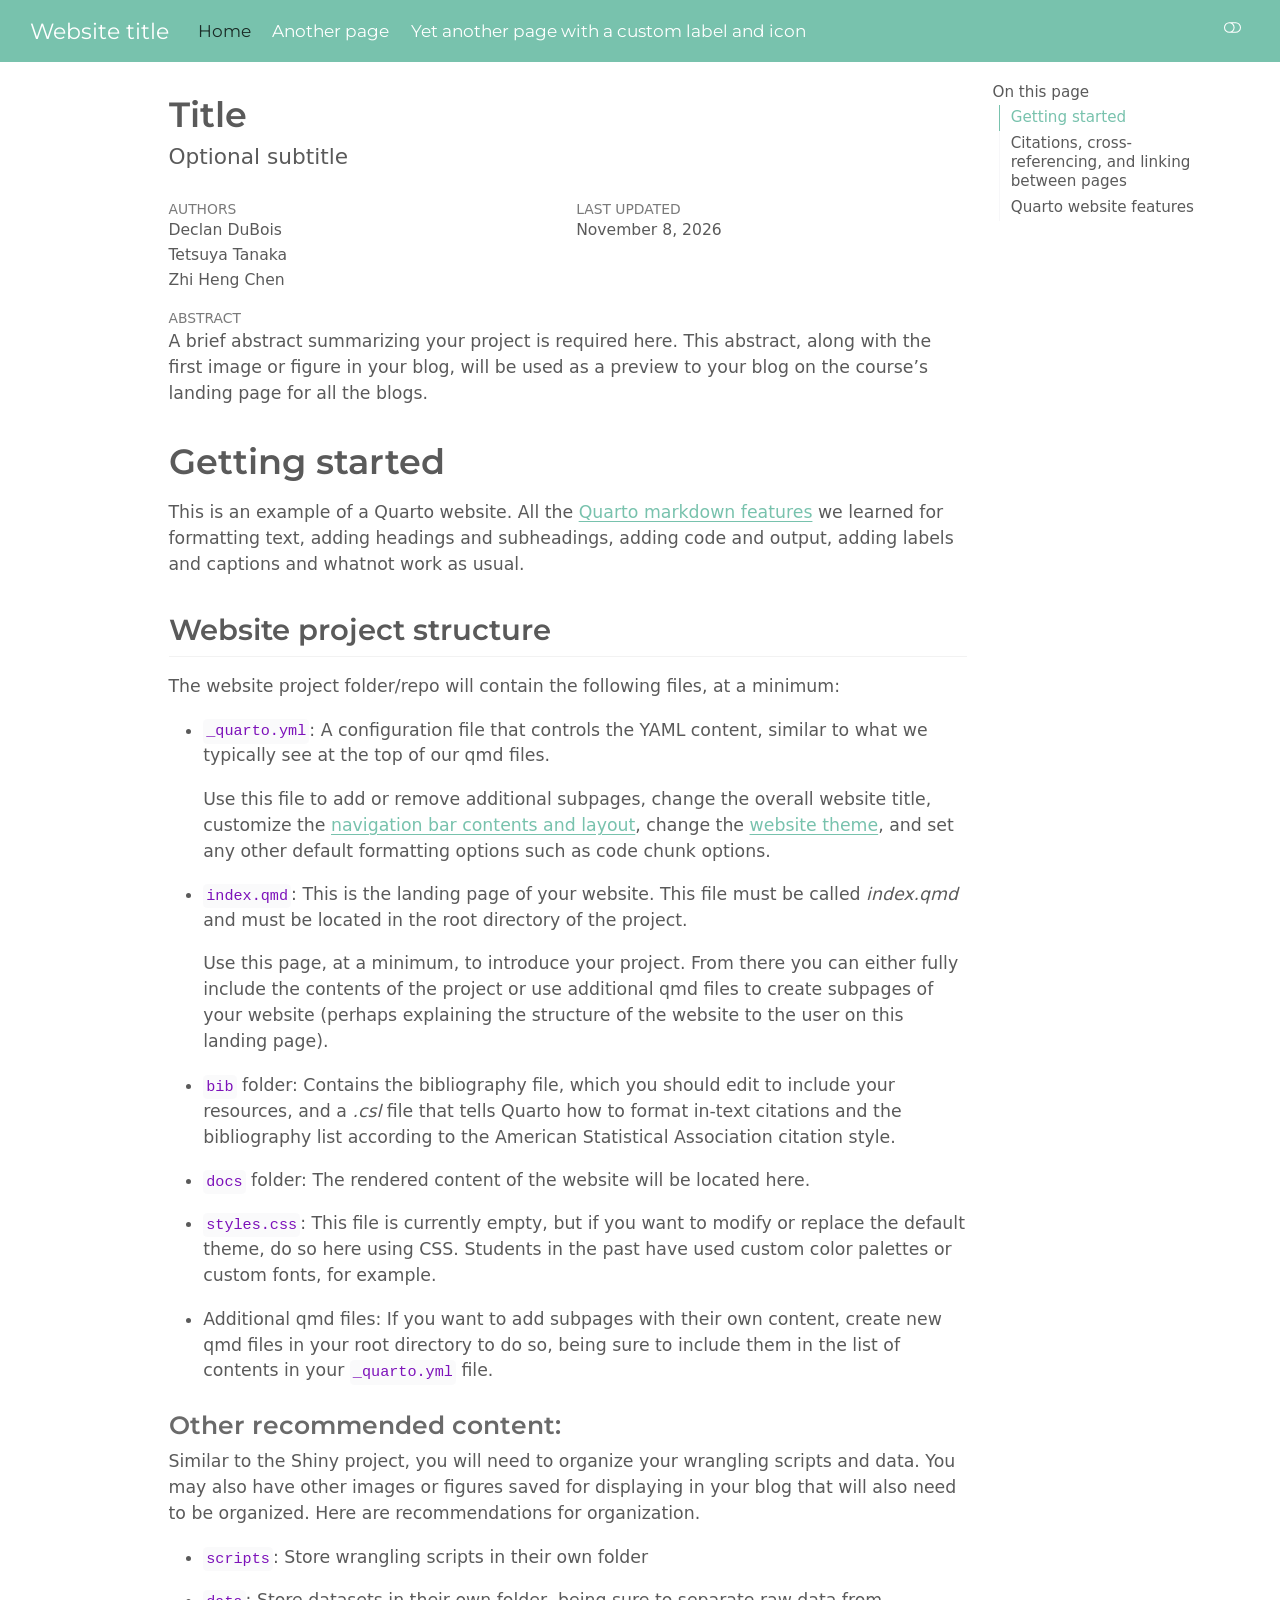
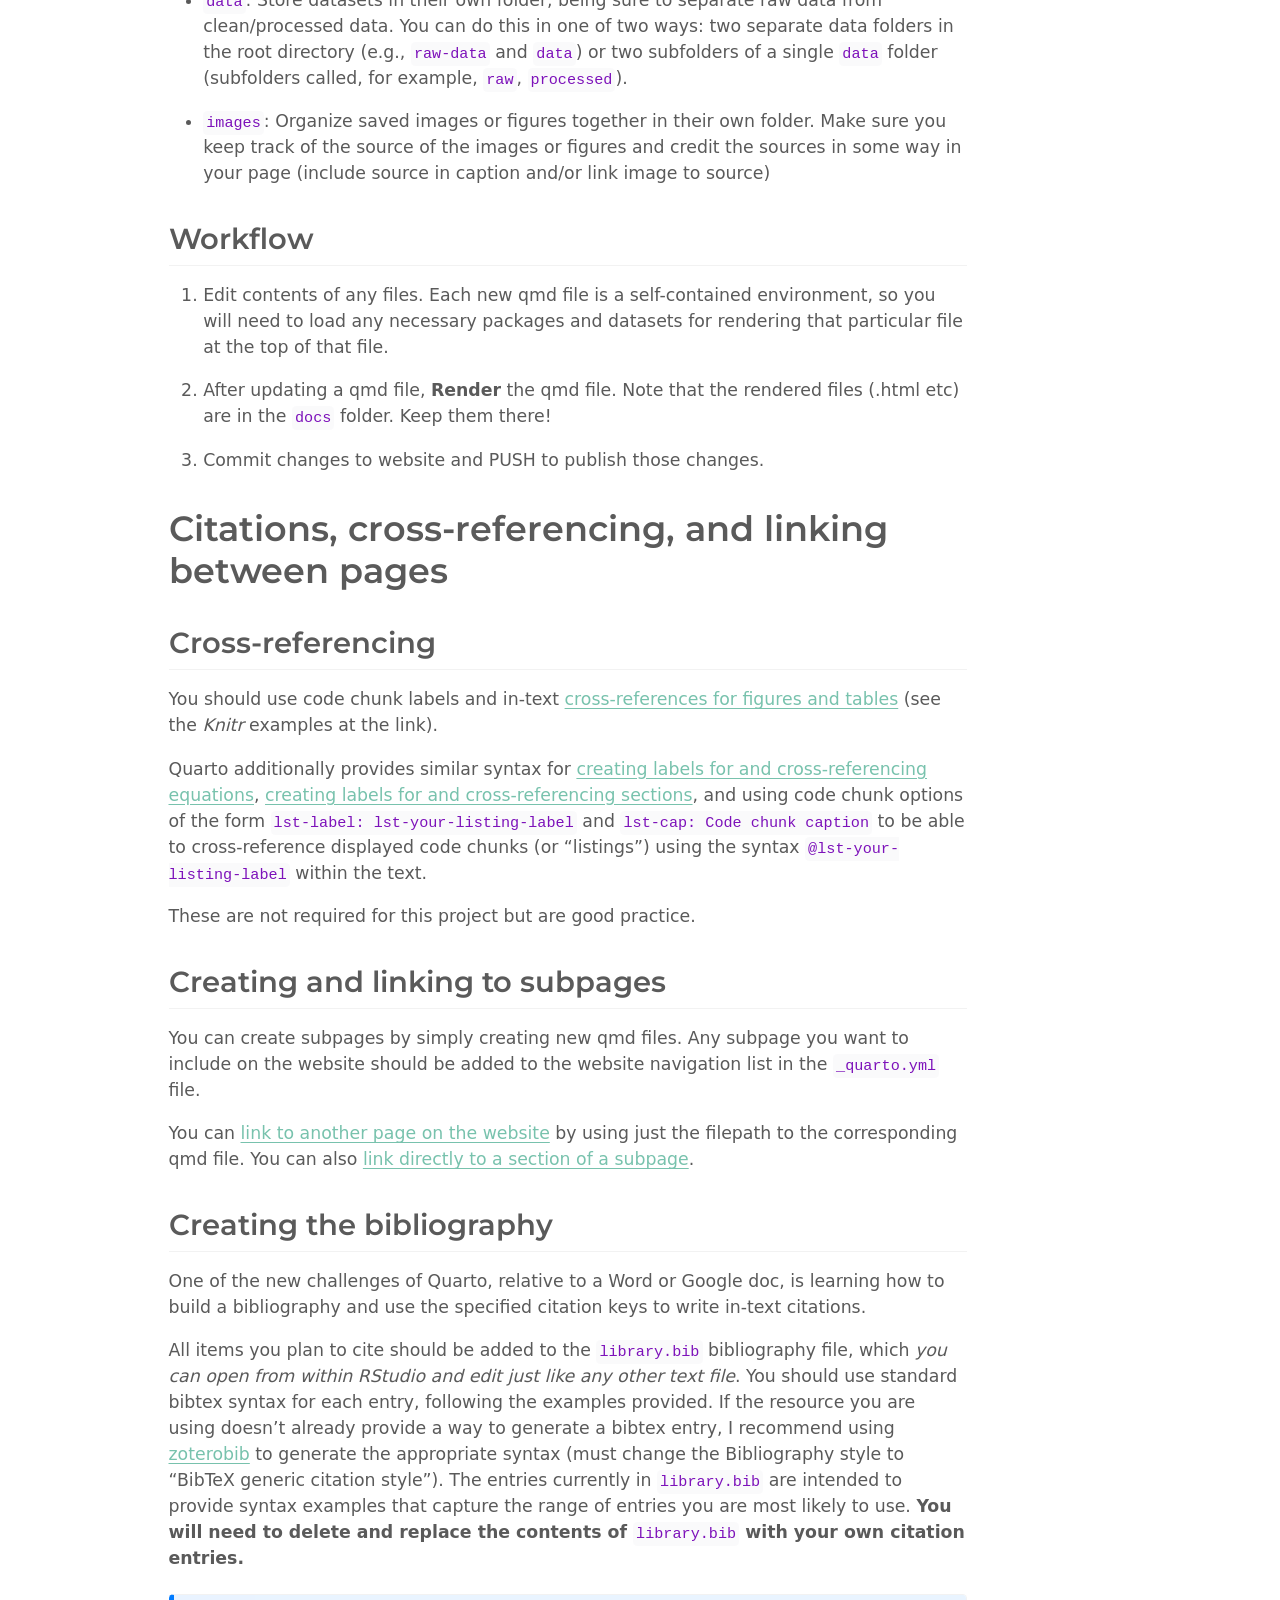
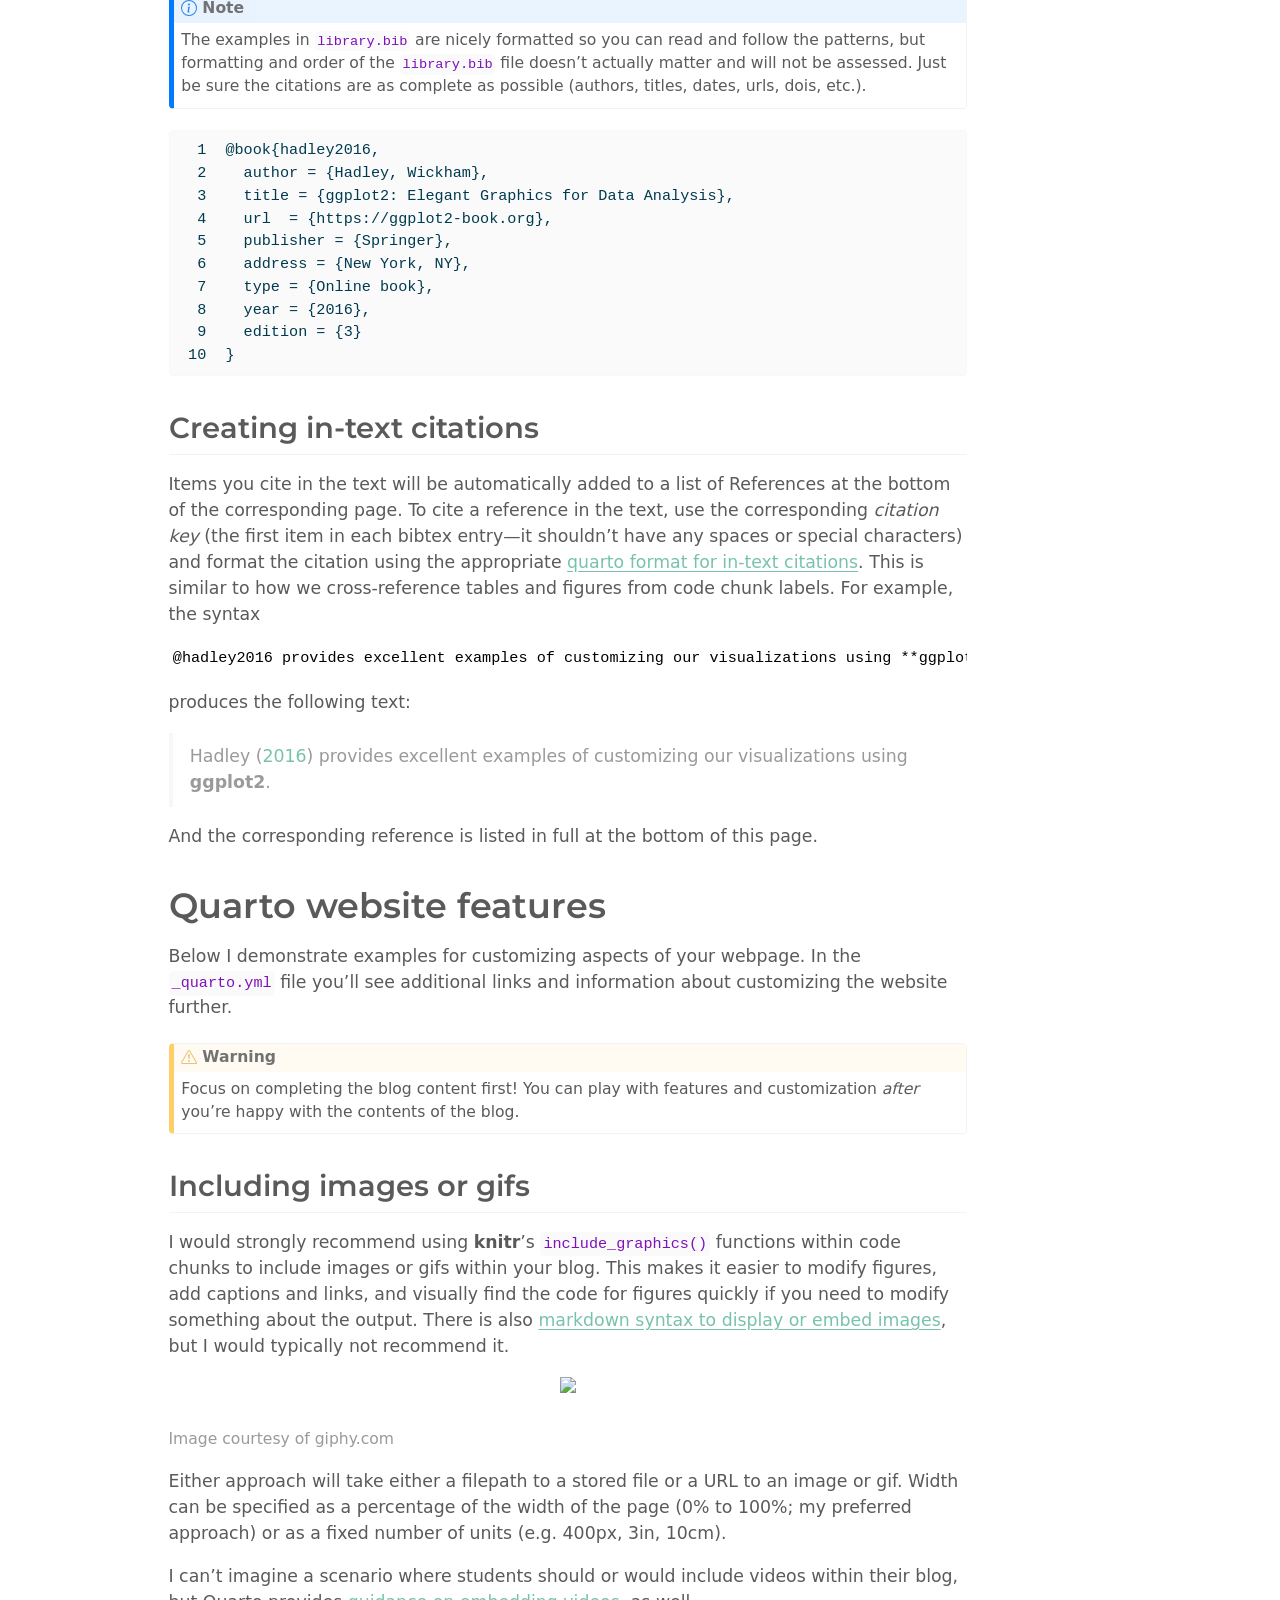
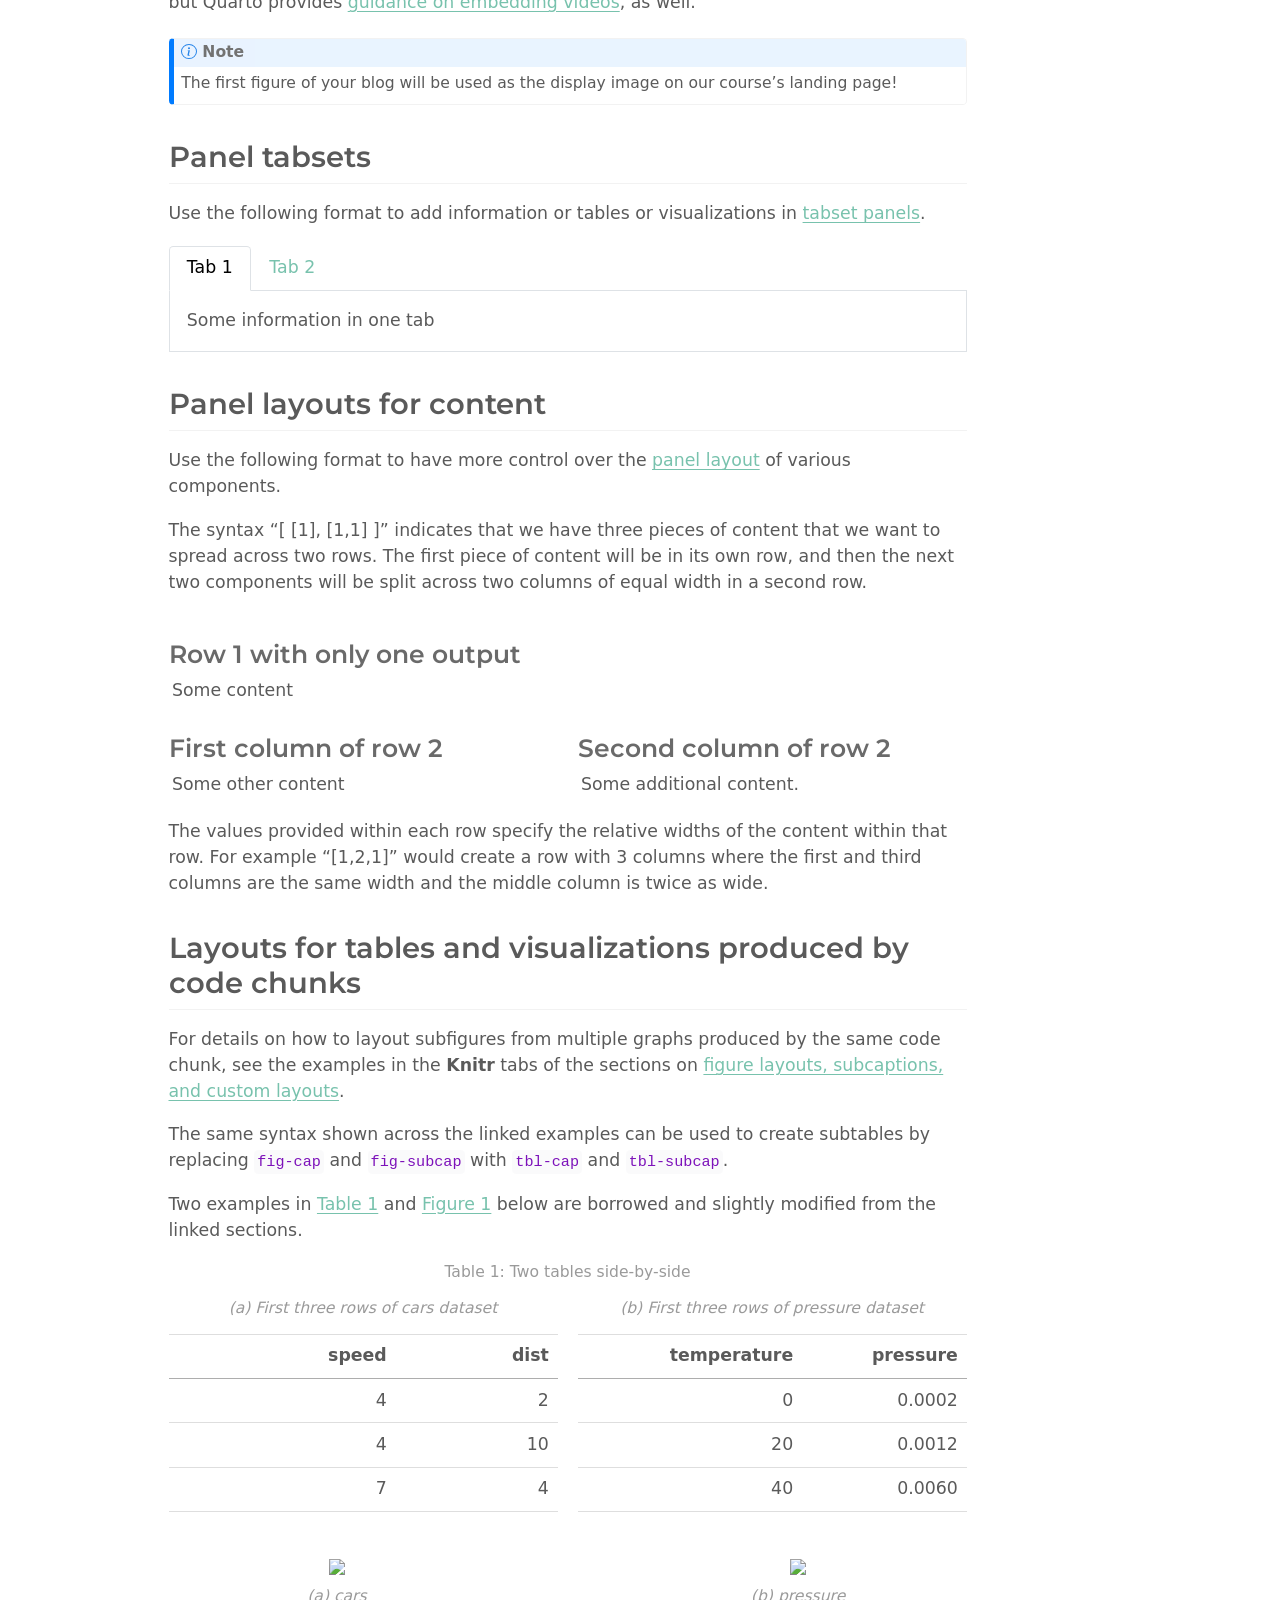
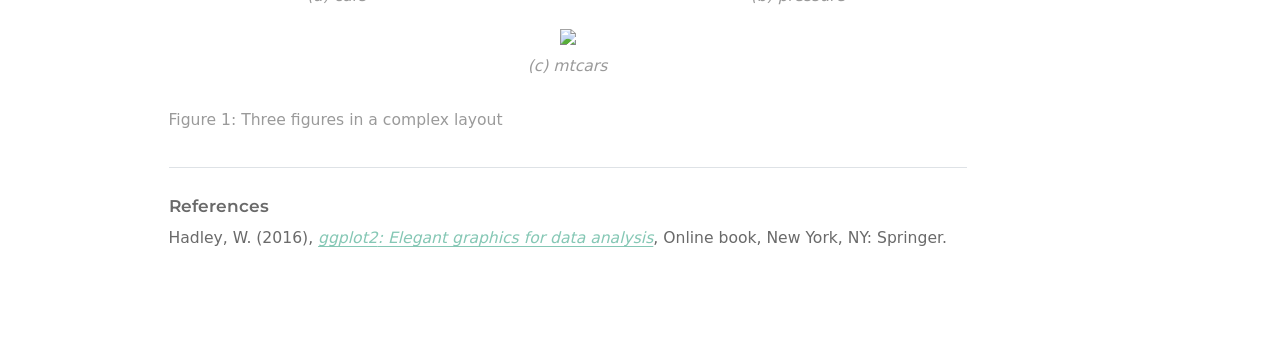
==== docs/index.html @ b757bded "debug maps I added a new hours worked for 15 minutes of gasoline statistics, made preliminary visual" ====
<!DOCTYPE html>
<html xmlns="http://www.w3.org/1999/xhtml" lang="en" xml:lang="en"><head>

<meta charset="utf-8">
<meta name="generator" content="quarto-1.10.18">

<meta name="viewport" content="width=device-width, initial-scale=1.0, user-scalable=yes">

<meta name="author" content="Declan DuBois">
<meta name="author" content="Tetsuya Tanaka">
<meta name="author" content="Zhi Heng Chen">
<meta name="dcterms.date" content="2026-11-08">

<title>Title – Website title</title>
<style>
/* Default styles provided by pandoc.
** See https://pandoc.org/MANUAL.html#variables-for-html for config info.
*/
span.smallcaps{font-variant: small-caps;}
div.columns{display: flex; gap: 1.5em;}
div.column{flex: auto;}
@media screen {
div.columns{gap: min(4vw, 1.5em);}
div.column{overflow-x: auto;}
}
div.hanging-indent{margin-left: 1.5em; text-indent: -1.5em;}
ul.task-list{list-style: none;}
ul.task-list li input[type="checkbox"] {
  width: 0.8em;
  margin: 0 0.8em 0.2em -1em; /* quarto-specific, see https://github.com/quarto-dev/quarto-cli/issues/4556 */ 
  vertical-align: middle;
}
/* CSS for syntax highlighting */
html { -webkit-text-size-adjust: 100%; }
pre > code.sourceCode { white-space: pre; position: relative; }
pre > code.sourceCode > span { display: inline-block; line-height: 1.25; }
pre > code.sourceCode > span:empty { height: 1.2em; }
.sourceCode { overflow: visible; }
code.sourceCode > span { color: inherit; text-decoration: inherit; }
div.sourceCode { margin: 1em 0; }
pre.sourceCode { margin: 0; }
@media screen {
div.sourceCode { overflow: auto; }
}
@media print {
pre > code.sourceCode { white-space: pre-wrap; }
pre > code.sourceCode > span { text-indent: -5em; padding-left: 5em; }
}
pre.numberSource code
  { counter-reset: source-line 0; }
pre.numberSource code > span
  { position: relative; left: -4em; counter-increment: source-line; }
pre.numberSource code > span > a:first-child::before
  { content: counter(source-line);
    position: relative; left: -1em; text-align: right; vertical-align: baseline;
    border: none; display: inline-block;
    -webkit-touch-callout: none; -webkit-user-select: none;
    -khtml-user-select: none; -moz-user-select: none;
    -ms-user-select: none; user-select: none;
    padding: 0 4px; width: 4em;
  }
pre.numberSource { margin-left: 3em;  padding-left: 4px; }
div.sourceCode
  {   }
@media screen {
pre > code.sourceCode > span > a:first-child::before { text-decoration: underline; }
}
/* CSS for citations */
div.csl-bib-body { }
div.csl-entry {
  clear: both;
  margin-bottom: 0em;
}
.hanging-indent div.csl-entry {
  margin-left:2em;
  text-indent:-2em;
}
div.csl-left-margin {
  min-width:2em;
  float:left;
}
div.csl-right-inline {
  margin-left:2em;
  padding-left:1em;
}
div.csl-indent {
  margin-left: 2em;
}</style>


<script src="site_libs/quarto-nav/quarto-nav.js"></script>
<script src="site_libs/quarto-nav/headroom.min.js"></script>
<script src="site_libs/clipboard/clipboard.min.js"></script>
<script src="site_libs/quarto-search/autocomplete.umd.js"></script>
<script src="site_libs/quarto-search/fuse.min.js"></script>
<script src="site_libs/quarto-search/quarto-search.js"></script>
<meta name="quarto:offset" content="./">
<script src="site_libs/quarto-html/quarto.js" type="module"></script>
<script src="site_libs/quarto-html/tabsets/tabsets.js" type="module"></script>
<script src="site_libs/quarto-html/popper.min.js"></script>
<script src="site_libs/quarto-html/tippy.umd.min.js"></script>
<script src="site_libs/quarto-html/anchor.min.js"></script>
<link href="site_libs/quarto-html/tippy.css" rel="stylesheet">
<link href="site_libs/quarto-html/quarto-syntax-highlighting-64a204ab8560d761af7679ceaba22944.css" rel="stylesheet" class="quarto-color-scheme" id="quarto-text-highlighting-styles">
<link href="site_libs/quarto-html/quarto-syntax-highlighting-dark-b85bc7c33db8c58e0ec93c3465666fed.css" rel="stylesheet" class="quarto-color-scheme quarto-color-alternate" id="quarto-text-highlighting-styles">
<link href="site_libs/quarto-html/quarto-syntax-highlighting-64a204ab8560d761af7679ceaba22944.css" rel="stylesheet" class="quarto-color-scheme-extra" id="quarto-text-highlighting-styles">
<script src="site_libs/bootstrap/bootstrap.min.js"></script>
<link href="site_libs/bootstrap/bootstrap-icons.css" rel="stylesheet">
<link href="site_libs/bootstrap/bootstrap-e79f559232431a713323595866dc1a18.min.css" rel="stylesheet" append-hash="true" class="quarto-color-scheme" id="quarto-bootstrap" data-mode="light">
<link href="site_libs/bootstrap/bootstrap-dark-cc9ff53e9b4da4ea04670417b8d8b41e.min.css" rel="stylesheet" append-hash="true" class="quarto-color-scheme quarto-color-alternate" id="quarto-bootstrap" data-mode="dark">
<link href="site_libs/bootstrap/bootstrap-e79f559232431a713323595866dc1a18.min.css" rel="stylesheet" append-hash="true" class="quarto-color-scheme-extra" id="quarto-bootstrap" data-mode="light">
<script id="quarto-search-options" type="application/json">{
  "location": "navbar",
  "copy-button": false,
  "collapse-after": 3,
  "panel-placement": "end",
  "type": "overlay",
  "limit": 50,
  "keyboard-shortcut": [
    "f",
    "/",
    "s"
  ],
  "show-item-context": false,
  "language": {
    "search-no-results-text": "No results",
    "search-matching-documents-text": "matching documents",
    "search-copy-link-title": "Copy link to search",
    "search-hide-matches-text": "Hide additional matches",
    "search-more-match-text": "more match in this document",
    "search-more-matches-text": "more matches in this document",
    "search-clear-button-title": "Clear",
    "search-text-placeholder": "",
    "search-detached-cancel-button-title": "Cancel",
    "search-submit-button-title": "Submit",
    "search-label": "Search"
  }
}</script>


<link rel="stylesheet" href="styles.css">
</head>

<body class="nav-fixed quarto-light"><script id="quarto-html-before-body" type="application/javascript">
    const toggleBodyColorMode = (bsSheetEl) => {
      const mode = bsSheetEl.getAttribute("data-mode");
      const bodyEl = window.document.querySelector("body");
      if (mode === "dark") {
        bodyEl.classList.add("quarto-dark");
        bodyEl.classList.remove("quarto-light");
      } else {
        bodyEl.classList.add("quarto-light");
        bodyEl.classList.remove("quarto-dark");
      }
    }
    const toggleBodyColorPrimary = () => {
      const bsSheetEl = window.document.querySelector("link#quarto-bootstrap:not([rel=disabled-stylesheet])");
      if (bsSheetEl) {
        toggleBodyColorMode(bsSheetEl);
      }
    }
    const setColorSchemeToggle = (alternate) => {
      const toggles = window.document.querySelectorAll('.quarto-color-scheme-toggle');
      for (let i=0; i < toggles.length; i++) {
        const toggle = toggles[i];
        if (toggle) {
          if (alternate) {
            toggle.classList.add("alternate");
          } else {
            toggle.classList.remove("alternate");
          }
        }
      }
    };
    const toggleColorMode = (alternate) => {
      // Switch the stylesheets
      const primaryStylesheets = window.document.querySelectorAll('link.quarto-color-scheme:not(.quarto-color-alternate)');
      const alternateStylesheets = window.document.querySelectorAll('link.quarto-color-scheme.quarto-color-alternate');
      manageTransitions('#quarto-margin-sidebar .nav-link', false);
      if (alternate) {
        // note: dark is layered on light, we don't disable primary!
        enableStylesheet(alternateStylesheets);
        for (const sheetNode of alternateStylesheets) {
          if (sheetNode.id === "quarto-bootstrap") {
            toggleBodyColorMode(sheetNode);
          }
        }
      } else {
        disableStylesheet(alternateStylesheets);
        enableStylesheet(primaryStylesheets)
        toggleBodyColorPrimary();
      }
      manageTransitions('#quarto-margin-sidebar .nav-link', true);
      // Switch the toggles
      setColorSchemeToggle(alternate)
      // Hack to workaround the fact that safari doesn't
      // properly recolor the scrollbar when toggling (#1455)
      if (navigator.userAgent.indexOf('Safari') > 0 && navigator.userAgent.indexOf('Chrome') == -1) {
        manageTransitions("body", false);
        window.scrollTo(0, 1);
        setTimeout(() => {
          window.scrollTo(0, 0);
          manageTransitions("body", true);
        }, 40);
      }
    }
    const disableStylesheet = (stylesheets) => {
      for (let i=0; i < stylesheets.length; i++) {
        const stylesheet = stylesheets[i];
        stylesheet.rel = 'disabled-stylesheet';
      }
    }
    const enableStylesheet = (stylesheets) => {
      for (let i=0; i < stylesheets.length; i++) {
        const stylesheet = stylesheets[i];
        if(stylesheet.rel !== 'stylesheet') { // for Chrome, which will still FOUC without this check
          stylesheet.rel = 'stylesheet';
        }
      }
    }
    const manageTransitions = (selector, allowTransitions) => {
      const els = window.document.querySelectorAll(selector);
      for (let i=0; i < els.length; i++) {
        const el = els[i];
        if (allowTransitions) {
          el.classList.remove('notransition');
        } else {
          el.classList.add('notransition');
        }
      }
    }
    const isFileUrl = () => {
      return window.location.protocol === 'file:';
    }
    const hasAlternateSentinel = () => {
      let styleSentinel = getColorSchemeSentinel();
      if (styleSentinel !== null) {
        return styleSentinel === "alternate";
      } else {
        return false;
      }
    }
    const setStyleSentinel = (alternate) => {
      const value = alternate ? "alternate" : "default";
      if (!isFileUrl()) {
        window.localStorage.setItem("quarto-color-scheme", value);
      } else {
        localAlternateSentinel = value;
      }
    }
    const getColorSchemeSentinel = () => {
      if (!isFileUrl()) {
        const storageValue = window.localStorage.getItem("quarto-color-scheme");
        return storageValue != null ? storageValue : localAlternateSentinel;
      } else {
        return localAlternateSentinel;
      }
    }
    const toggleGiscusIfUsed = (isAlternate, darkModeDefault) => {
      const baseTheme = document.querySelector('#giscus-base-theme')?.value ?? 'light';
      const alternateTheme = document.querySelector('#giscus-alt-theme')?.value ?? 'dark';
      let newTheme = '';
      if(authorPrefersDark) {
        newTheme = isAlternate ? baseTheme : alternateTheme;
      } else {
        newTheme = isAlternate ? alternateTheme : baseTheme;
      }
      const changeGiscusTheme = () => {
        // From: https://github.com/giscus/giscus/issues/336
        const sendMessage = (message) => {
          const iframe = document.querySelector('iframe.giscus-frame');
          if (!iframe) return;
          iframe.contentWindow.postMessage({ giscus: message }, 'https://giscus.app');
        }
        sendMessage({
          setConfig: {
            theme: newTheme
          }
        });
      }
      const isGiscussLoaded = window.document.querySelector('iframe.giscus-frame') !== null;
      if (isGiscussLoaded) {
        changeGiscusTheme();
      }
    };
    const authorPrefersDark = false;
    const darkModeDefault = authorPrefersDark;
      document.querySelector('link#quarto-text-highlighting-styles.quarto-color-scheme-extra').rel = 'disabled-stylesheet';
      document.querySelector('link#quarto-bootstrap.quarto-color-scheme-extra').rel = 'disabled-stylesheet';
    let localAlternateSentinel = darkModeDefault ? 'alternate' : 'default';
    // Dark / light mode switch
    window.quartoToggleColorScheme = () => {
      // Read the current dark / light value
      let toAlternate = !hasAlternateSentinel();
      toggleColorMode(toAlternate);
      setStyleSentinel(toAlternate);
      toggleGiscusIfUsed(toAlternate, darkModeDefault);
      window.dispatchEvent(new Event('resize'));
    };
    // Switch to dark mode if need be
    if (hasAlternateSentinel()) {
      toggleColorMode(true);
    } else {
      toggleColorMode(false);
    }
  </script>

<div id="quarto-search-results"></div>
  <header id="quarto-header" class="headroom fixed-top">
    <nav class="navbar navbar-expand-lg " data-bs-theme="dark">
      <div class="navbar-container container-fluid">
      <div class="navbar-brand-container mx-auto">
    <a class="navbar-brand" href="./index.html">
    <span class="navbar-title">Website title</span>
    </a>
  </div>
            <div id="quarto-search" class="" title="Search"></div>
          <button class="navbar-toggler" type="button" data-bs-toggle="collapse" data-bs-target="#navbarCollapse" aria-controls="navbarCollapse" role="menu" aria-expanded="false" aria-label="Toggle navigation" onclick="if (window.quartoToggleHeadroom) { window.quartoToggleHeadroom(); }">
  <span class="navbar-toggler-icon"></span>
</button>
          <div class="collapse navbar-collapse" id="navbarCollapse">
            <ul class="navbar-nav navbar-nav-scroll me-auto">
  <li class="nav-item">
    <a class="nav-link active" href="./index.html" aria-current="page"> <i class="bi bi-house" role="img">
</i> 
<span class="menu-text">Home</span></a>
  </li>  
  <li class="nav-item">
    <a class="nav-link" href="./another-page.html"> 
<span class="menu-text">Another page</span></a>
  </li>  
  <li class="nav-item">
    <a class="nav-link" href="./yet-another-page.html"> <i class="bi bi-arrow-through-heart-fill" role="img">
</i> 
<span class="menu-text">Yet another page with a custom label and icon</span></a>
  </li>  
</ul>
          </div> <!-- /navcollapse -->
            <div class="quarto-navbar-tools">
  <a href="" class="quarto-color-scheme-toggle quarto-navigation-tool  px-1" onclick="window.quartoToggleColorScheme(); return false;" title="Toggle dark mode"><i class="bi"></i></a>
</div>
      </div> <!-- /container-fluid -->
    </nav>
</header>
<!-- content -->
<div id="quarto-content" class="quarto-container page-columns page-rows-contents page-layout-article page-navbar">
<!-- sidebar -->
<!-- margin-sidebar -->
    <div id="quarto-margin-sidebar" class="sidebar margin-sidebar">
        <nav id="TOC" role="doc-toc" class="toc-active" data-toc-expanded="99">
    <h2 id="toc-title">On this page</h2>
   
  <ul>
  <li><a href="#getting-started" id="toc-getting-started" class="nav-link active" data-scroll-target="#getting-started">Getting started</a>
  <ul class="collapse">
  <li><a href="#website-project-structure" id="toc-website-project-structure" class="nav-link" data-scroll-target="#website-project-structure">Website project structure</a>
  <ul class="collapse">
  <li><a href="#other-recommended-content" id="toc-other-recommended-content" class="nav-link" data-scroll-target="#other-recommended-content">Other recommended content:</a></li>
  </ul></li>
  <li><a href="#workflow" id="toc-workflow" class="nav-link" data-scroll-target="#workflow">Workflow</a></li>
  </ul></li>
  <li><a href="#citations-cross-referencing-and-linking-between-pages" id="toc-citations-cross-referencing-and-linking-between-pages" class="nav-link" data-scroll-target="#citations-cross-referencing-and-linking-between-pages">Citations, cross-referencing, and linking between pages</a>
  <ul class="collapse">
  <li><a href="#cross-referencing" id="toc-cross-referencing" class="nav-link" data-scroll-target="#cross-referencing">Cross-referencing</a></li>
  <li><a href="#creating-and-linking-to-subpages" id="toc-creating-and-linking-to-subpages" class="nav-link" data-scroll-target="#creating-and-linking-to-subpages">Creating and linking to subpages</a></li>
  <li><a href="#creating-the-bibliography" id="toc-creating-the-bibliography" class="nav-link" data-scroll-target="#creating-the-bibliography">Creating the bibliography</a></li>
  <li><a href="#creating-in-text-citations" id="toc-creating-in-text-citations" class="nav-link" data-scroll-target="#creating-in-text-citations">Creating in-text citations</a></li>
  </ul></li>
  <li><a href="#quarto-website-features" id="toc-quarto-website-features" class="nav-link" data-scroll-target="#quarto-website-features">Quarto website features</a>
  <ul class="collapse">
  <li><a href="#including-images-or-gifs" id="toc-including-images-or-gifs" class="nav-link" data-scroll-target="#including-images-or-gifs">Including images or gifs</a></li>
  <li><a href="#panel-tabsets" id="toc-panel-tabsets" class="nav-link" data-scroll-target="#panel-tabsets">Panel tabsets</a></li>
  <li><a href="#panel-layouts-for-content" id="toc-panel-layouts-for-content" class="nav-link" data-scroll-target="#panel-layouts-for-content">Panel layouts for content</a></li>
  <li><a href="#layouts-for-tables-and-visualizations-produced-by-code-chunks" id="toc-layouts-for-tables-and-visualizations-produced-by-code-chunks" class="nav-link" data-scroll-target="#layouts-for-tables-and-visualizations-produced-by-code-chunks">Layouts for tables and visualizations produced by code chunks</a></li>
  </ul></li>
  </ul>
</nav>
    </div>
<!-- main -->
<main class="content" id="quarto-document-content">


<header id="title-block-header" class="quarto-title-block default">
<div class="quarto-title">
<h1 class="title">Title</h1>
<p class="subtitle lead">Optional subtitle</p>
</div>



<div class="quarto-title-meta">

    <div>
    <div class="quarto-title-meta-heading">Authors</div>
    <div class="quarto-title-meta-contents">
             <p>Declan DuBois </p>
             <p>Tetsuya Tanaka </p>
             <p>Zhi Heng Chen </p>
          </div>
  </div>
    
    <div>
    <div class="quarto-title-meta-heading">Last updated</div>
    <div class="quarto-title-meta-contents">
      <p class="date">November 8, 2026</p>
    </div>
  </div>
  
    
  </div>
  
<div>
  <div class="abstract">
    <div class="block-title">Abstract</div>
    A brief abstract summarizing your project is required here. This abstract, along with the first image or figure in your blog, will be used as a preview to your blog on the course’s landing page for all the blogs.
  </div>
</div>


</header>


<section id="getting-started" class="level1">
<h1>Getting started</h1>
<p>This is an example of a Quarto website. All the <a href="https://quarto.org/docs/authoring/markdown-basics.html">Quarto markdown features</a> we learned for formatting text, adding headings and subheadings, adding code and output, adding labels and captions and whatnot work as usual.</p>
<section id="website-project-structure" class="level2">
<h2 class="anchored" data-anchor-id="website-project-structure">Website project structure</h2>
<p>The website project folder/repo will contain the following files, at a minimum:</p>
<ul>
<li><p><code>_quarto.yml</code>: A configuration file that controls the YAML content, similar to what we typically see at the top of our qmd files.</p>
<p>Use this file to add or remove additional subpages, change the overall website title, customize the <a href="https://quarto.org/docs/websites/website-navigation.html">navigation bar contents and layout</a>, change the <a href="https://quarto.org/docs/output-formats/html-themes.html">website theme</a>, and set any other default formatting options such as code chunk options.</p></li>
<li><p><code>index.qmd</code>: This is the landing page of your website. This file must be called <em>index.qmd</em> and must be located in the root directory of the project.</p>
<p>Use this page, at a minimum, to introduce your project. From there you can either fully include the contents of the project or use additional qmd files to create subpages of your website (perhaps explaining the structure of the website to the user on this landing page).</p></li>
<li><p><code>bib</code> folder: Contains the bibliography file, which you should edit to include your resources, and a <em>.csl</em> file that tells Quarto how to format in-text citations and the bibliography list according to the American Statistical Association citation style.</p></li>
<li><p><code>docs</code> folder: The rendered content of the website will be located here.</p></li>
<li><p><code>styles.css</code>: This file is currently empty, but if you want to modify or replace the default theme, do so here using CSS. Students in the past have used custom color palettes or custom fonts, for example.</p></li>
<li><p>Additional qmd files: If you want to add subpages with their own content, create new qmd files in your root directory to do so, being sure to include them in the list of contents in your <code>_quarto.yml</code> file.</p></li>
</ul>
<section id="other-recommended-content" class="level3">
<h3 class="anchored" data-anchor-id="other-recommended-content">Other recommended content:</h3>
<p>Similar to the Shiny project, you will need to organize your wrangling scripts and data. You may also have other images or figures saved for displaying in your blog that will also need to be organized. Here are recommendations for organization.</p>
<ul>
<li><p><code>scripts</code>: Store wrangling scripts in their own folder</p></li>
<li><p><code>data</code>: Store datasets in their own folder, being sure to separate raw data from clean/processed data. You can do this in one of two ways: two separate data folders in the root directory (e.g., <code>raw-data</code> and <code>data</code>) or two subfolders of a single <code>data</code> folder (subfolders called, for example, <code>raw</code>, <code>processed</code>).</p></li>
<li><p><code>images</code>: Organize saved images or figures together in their own folder. Make sure you keep track of the source of the images or figures and credit the sources in some way in your page (include source in caption and/or link image to source)</p></li>
</ul>
</section>
</section>
<section id="workflow" class="level2">
<h2 class="anchored" data-anchor-id="workflow">Workflow</h2>
<ol type="1">
<li><p>Edit contents of any files. Each new qmd file is a self-contained environment, so you will need to load any necessary packages and datasets for rendering that particular file at the top of that file.</p></li>
<li><p>After updating a qmd file, <strong>Render</strong> the qmd file. Note that the rendered files (.html etc) are in the <code>docs</code> folder. Keep them there!</p></li>
<li><p>Commit changes to website and PUSH to publish those changes.</p></li>
</ol>
</section>
</section>
<section id="citations-cross-referencing-and-linking-between-pages" class="level1">
<h1>Citations, cross-referencing, and linking between pages</h1>
<section id="cross-referencing" class="level2">
<h2 class="anchored" data-anchor-id="cross-referencing">Cross-referencing</h2>
<p>You should use code chunk labels and in-text <a href="https://quarto.org/docs/authoring/cross-references.html#computations">cross-references for figures and tables</a> (see the <em>Knitr</em> examples at the link).</p>
<p>Quarto additionally provides similar syntax for <a href="https://quarto.org/docs/authoring/cross-references.html#equations">creating labels for and cross-referencing equations</a>, <a href="https://quarto.org/docs/authoring/cross-references.html#sections">creating labels for and cross-referencing sections</a>, and using code chunk options of the form <code>lst-label: lst-your-listing-label</code> and <code>lst-cap: Code chunk caption</code> to be able to cross-reference displayed code chunks (or “listings”) using the syntax <code>@lst-your-listing-label</code> within the text.</p>
<p>These are not required for this project but are good practice.</p>
</section>
<section id="creating-and-linking-to-subpages" class="level2">
<h2 class="anchored" data-anchor-id="creating-and-linking-to-subpages">Creating and linking to subpages</h2>
<p>You can create subpages by simply creating new qmd files. Any subpage you want to include on the website should be added to the website navigation list in the <code>_quarto.yml</code> file.</p>
<p>You can <a href="./another-page.html">link to another page on the website</a> by using just the filepath to the corresponding qmd file. You can also <a href="./yet-another-page.html#sec-note">link directly to a section of a subpage</a>.</p>
</section>
<section id="creating-the-bibliography" class="level2">
<h2 class="anchored" data-anchor-id="creating-the-bibliography">Creating the bibliography</h2>
<p>One of the new challenges of Quarto, relative to a Word or Google doc, is learning how to build a bibliography and use the specified citation keys to write in-text citations.</p>
<p>All items you plan to cite should be added to the <code>library.bib</code> bibliography file, which <em>you can open from within RStudio and edit just like any other text file</em>. You should use standard bibtex syntax for each entry, following the examples provided. If the resource you are using doesn’t already provide a way to generate a bibtex entry, I recommend using <a href="https://zbib.org">zoterobib</a> to generate the appropriate syntax (must change the Bibliography style to “BibTeX generic citation style”). The entries currently in <code>library.bib</code> are intended to provide syntax examples that capture the range of entries you are most likely to use. <strong>You will need to delete and replace the contents of <code>library.bib</code> with your own citation entries.</strong></p>
<div class="callout callout-style-default callout-note callout-titled">
<div class="callout-header d-flex align-content-center">
<div class="callout-icon-container">
<i class="callout-icon"></i>
</div>
<div class="callout-title-container flex-fill">
Note
</div>
</div>
<div class="callout-body-container callout-body">
<p>The examples in <code>library.bib</code> are nicely formatted so you can read and follow the patterns, but formatting and order of the <code>library.bib</code> file doesn’t actually matter and will not be assessed. Just be sure the citations are as complete as possible (authors, titles, dates, urls, dois, etc.).</p>
</div>
</div>
<div class="code-copy-outer-scaffold"><div class="sourceCode" id="cb1"><pre class="sourceCode numberSource markdown number-lines code-with-copy"><code class="sourceCode markdown"><span id="cb1-1"><a href="#cb1-1" aria-label="1"></a>@book{hadley2016,</span>
<span id="cb1-2"><a href="#cb1-2" aria-label="2"></a>  author = {Hadley, Wickham}, </span>
<span id="cb1-3"><a href="#cb1-3" aria-label="3"></a>  title = {ggplot2: Elegant Graphics for Data Analysis}, </span>
<span id="cb1-4"><a href="#cb1-4" aria-label="4"></a>  url  = {https://ggplot2-book.org},</span>
<span id="cb1-5"><a href="#cb1-5" aria-label="5"></a>  publisher = {Springer},</span>
<span id="cb1-6"><a href="#cb1-6" aria-label="6"></a>  address = {New York, NY},</span>
<span id="cb1-7"><a href="#cb1-7" aria-label="7"></a>  type = {Online book},</span>
<span id="cb1-8"><a href="#cb1-8" aria-label="8"></a>  year = {2016},</span>
<span id="cb1-9"><a href="#cb1-9" aria-label="9"></a>  edition = {3}</span>
<span id="cb1-10"><a href="#cb1-10" aria-label="10"></a>}</span></code></pre></div><button title="Copy to Clipboard" class="code-copy-button"><i class="bi"></i></button></div>
</section>
<section id="creating-in-text-citations" class="level2">
<h2 class="anchored" data-anchor-id="creating-in-text-citations">Creating in-text citations</h2>
<p>Items you cite in the text will be automatically added to a list of References at the bottom of the corresponding page. To cite a reference in the text, use the corresponding <em>citation key</em> (the first item in each bibtex entry—it shouldn’t have any spaces or special characters) and format the citation using the appropriate <a href="https://quarto.org/docs/authoring/citations.html#sec-citations">quarto format for in-text citations</a>. This is similar to how we cross-reference tables and figures from code chunk labels. For example, the syntax</p>
<pre><code>@hadley2016 provides excellent examples of customizing our visualizations using **ggplot2**.</code></pre>
<p>produces the following text:</p>
<blockquote class="blockquote">
<p><span class="citation" data-cites="hadley2016">Hadley (<a href="#ref-hadley2016" role="doc-biblioref">2016</a>)</span> provides excellent examples of customizing our visualizations using <strong>ggplot2</strong>.</p>
</blockquote>
<p>And the corresponding reference is listed in full at the bottom of this page.</p>
</section>
</section>
<section id="quarto-website-features" class="level1">
<h1>Quarto website features</h1>
<p>Below I demonstrate examples for customizing aspects of your webpage. In the <code>_quarto.yml</code> file you’ll see additional links and information about customizing the website further.</p>
<div class="callout callout-style-default callout-warning callout-titled">
<div class="callout-header d-flex align-content-center">
<div class="callout-icon-container">
<i class="callout-icon"></i>
</div>
<div class="callout-title-container flex-fill">
Warning
</div>
</div>
<div class="callout-body-container callout-body">
<p>Focus on completing the blog content first! You can play with features and customization <em>after</em> you’re happy with the contents of the blog.</p>
</div>
</div>
<section id="including-images-or-gifs" class="level2">
<h2 class="anchored" data-anchor-id="including-images-or-gifs">Including images or gifs</h2>
<p>I would strongly recommend using <strong>knitr</strong>’s <code>include_graphics()</code> functions within code chunks to include images or gifs within your blog. This makes it easier to modify figures, add captions and links, and visually find the code for figures quickly if you need to modify something about the output. There is also <a href="https://quarto.org/docs/authoring/figures.html">markdown syntax to display or embed images</a>, but I would typically not recommend it.</p>
<div class="cell" data-layout-align="center">
<div class="cell-output-display">
<div class="quarto-figure quarto-figure-center">
<figure class="figure">
<div class="quarto-figure quarto-figure-center">
<figure class="figure">
<p><a href="https://giphy.com/gifs/insecurehbo-3og0IT6sIWd1eh7bJm"><img src="https://i.giphy.com/3og0IT6sIWd1eh7bJm.webp" class="img-fluid quarto-figure quarto-figure-center figure-img" style="width:100.0%"></a></p>
</figure>
</div>
<figcaption>Image courtesy of giphy.com</figcaption>
</figure>
</div>
</div>
</div>
<p>Either approach will take either a filepath to a stored file or a URL to an image or gif. Width can be specified as a percentage of the width of the page (0% to 100%; my preferred approach) or as a fixed number of units (e.g.&nbsp;400px, 3in, 10cm).</p>
<p>I can’t imagine a scenario where students should or would include videos within their blog, but Quarto provides <a href="https://quarto.org/docs/authoring/videos.html">guidance on embedding videos</a>, as well.</p>
<div class="callout callout-style-default callout-note callout-titled">
<div class="callout-header d-flex align-content-center">
<div class="callout-icon-container">
<i class="callout-icon"></i>
</div>
<div class="callout-title-container flex-fill">
Note
</div>
</div>
<div class="callout-body-container callout-body">
<p>The first figure of your blog will be used as the display image on our course’s landing page!</p>
</div>
</div>
</section>
<section id="panel-tabsets" class="level2">
<h2 class="anchored" data-anchor-id="panel-tabsets">Panel tabsets</h2>
<p>Use the following format to add information or tables or visualizations in <a href="https://quarto.org/docs/interactive/layout.html#tabset-panel">tabset panels</a>.</p>
<div class="tabset-margin-container"></div><div class="panel-tabset">
<ul class="nav nav-tabs" role="tablist"><li class="nav-item" role="presentation"><a class="nav-link active" id="tabset-1-1-tab" data-bs-toggle="tab" data-bs-target="#tabset-1-1" role="tab" aria-controls="tabset-1-1" aria-selected="true" href="">Tab 1</a></li><li class="nav-item" role="presentation"><a class="nav-link" id="tabset-1-2-tab" data-bs-toggle="tab" data-bs-target="#tabset-1-2" role="tab" aria-controls="tabset-1-2" aria-selected="false" href="">Tab 2</a></li></ul>
<div class="tab-content">
<div id="tabset-1-1" class="tab-pane active" role="tabpanel" aria-labelledby="tabset-1-1-tab">
<p>Some information in one tab</p>
</div>
<div id="tabset-1-2" class="tab-pane" role="tabpanel" aria-labelledby="tabset-1-2-tab">
<p>Some information in a different tab</p>
</div>
</div>
</div>
</section>
<section id="panel-layouts-for-content" class="level2">
<h2 class="anchored" data-anchor-id="panel-layouts-for-content">Panel layouts for content</h2>
<p>Use the following format to have more control over the <a href="https://quarto.org/docs/authoring/figures.html#complex-layouts">panel layout</a> of various components.</p>
<p>The syntax “[ [1], [1,1] ]” indicates that we have three pieces of content that we want to spread across two rows. The first piece of content will be in its own row, and then the next two components will be split across two columns of equal width in a second row.</p>
<div class="quarto-layout-panel" data-layout="[ [1], [1,1] ]">
<div class="quarto-layout-row">
<section id="row-1-with-only-one-output" class="level3 quarto-layout-cell" style="flex-basis: 100.0%;justify-content: flex-start;">
<h3 class="anchored" data-anchor-id="row-1-with-only-one-output">Row 1 with only one output</h3>
<p>Some content</p>
</section>
</div>
<div class="quarto-layout-row">
<section id="first-column-of-row-2" class="level3 quarto-layout-cell" style="flex-basis: 50.0%;justify-content: flex-start;">
<h3 class="anchored" data-anchor-id="first-column-of-row-2">First column of row 2</h3>
<p>Some other content</p>
</section>
<section id="second-column-of-row-2" class="level3 quarto-layout-cell" style="flex-basis: 50.0%;justify-content: flex-start;">
<h3 class="anchored" data-anchor-id="second-column-of-row-2">Second column of row 2</h3>
<p>Some additional content.</p>
</section>
</div>
</div>
<p>The values provided within each row specify the relative widths of the content within that row. For example “[1,2,1]” would create a row with 3 columns where the first and third columns are the same width and the middle column is twice as wide.</p>
</section>
<section id="layouts-for-tables-and-visualizations-produced-by-code-chunks" class="level2">
<h2 class="anchored" data-anchor-id="layouts-for-tables-and-visualizations-produced-by-code-chunks">Layouts for tables and visualizations produced by code chunks</h2>
<p>For details on how to layout subfigures from multiple graphs produced by the same code chunk, see the examples in the <strong>Knitr</strong> tabs of the sections on <a href="https://quarto.org/docs/authoring/figures.html#layout">figure layouts, subcaptions, and custom layouts</a>.</p>
<p>The same syntax shown across the linked examples can be used to create subtables by replacing <code>fig-cap</code> and <code>fig-subcap</code> with <code>tbl-cap</code> and <code>tbl-subcap</code>.</p>
<p>Two examples in <a href="#tbl-layout" class="quarto-xref">Table&nbsp;1</a> and <a href="#fig-layout" class="quarto-xref">Figure&nbsp;1</a> below are borrowed and slightly modified from the linked sections.</p>
<div id="tbl-layout" class="quarto-layout-panel anchored">
<figure class="quarto-float quarto-float-tbl figure">
<figcaption class="quarto-float-caption-top quarto-float-caption quarto-float-tbl" id="tbl-layout-caption-0ceaefa1-69ba-4598-a22c-09a6ac19f8ca">
Table&nbsp;1: Two tables side-by-side
</figcaption>
<div aria-describedby="tbl-layout-caption-0ceaefa1-69ba-4598-a22c-09a6ac19f8ca">
<div class="quarto-layout-row">
<div class="cell-output-display quarto-layout-cell-subref quarto-layout-cell" data-ref-parent="tbl-layout" style="flex-basis: 50.0%;justify-content: center;">
<div id="tbl-layout-1" class="quarto-float quarto-figure quarto-figure-center anchored">
<figure class="quarto-float quarto-subfloat-tbl figure">
<figcaption class="quarto-float-caption-top quarto-subfloat-caption quarto-subfloat-tbl" id="tbl-layout-1-caption-0ceaefa1-69ba-4598-a22c-09a6ac19f8ca">
(a) First three rows of cars dataset
</figcaption>
<div aria-describedby="tbl-layout-1-caption-0ceaefa1-69ba-4598-a22c-09a6ac19f8ca">
<table id="tbl-layout-1" class="caption-top table">
<thead>
<tr class="header">
<th style="text-align: right;">speed</th>
<th style="text-align: right;">dist</th>
</tr>
</thead>
<tbody>
<tr class="odd">
<td style="text-align: right;">4</td>
<td style="text-align: right;">2</td>
</tr>
<tr class="even">
<td style="text-align: right;">4</td>
<td style="text-align: right;">10</td>
</tr>
<tr class="odd">
<td style="text-align: right;">7</td>
<td style="text-align: right;">4</td>
</tr>
</tbody>
</table>
</div>
</figure>
</div>
</div>
<div class="cell-output-display quarto-layout-cell-subref quarto-layout-cell" data-ref-parent="tbl-layout" style="flex-basis: 50.0%;justify-content: center;">
<div id="tbl-layout-2" class="quarto-float quarto-figure quarto-figure-center anchored">
<figure class="quarto-float quarto-subfloat-tbl figure">
<figcaption class="quarto-float-caption-top quarto-subfloat-caption quarto-subfloat-tbl" id="tbl-layout-2-caption-0ceaefa1-69ba-4598-a22c-09a6ac19f8ca">
(b) First three rows of pressure dataset
</figcaption>
<div aria-describedby="tbl-layout-2-caption-0ceaefa1-69ba-4598-a22c-09a6ac19f8ca">
<table id="tbl-layout-2" class="caption-top table">
<thead>
<tr class="header">
<th style="text-align: right;">temperature</th>
<th style="text-align: right;">pressure</th>
</tr>
</thead>
<tbody>
<tr class="odd">
<td style="text-align: right;">0</td>
<td style="text-align: right;">0.0002</td>
</tr>
<tr class="even">
<td style="text-align: right;">20</td>
<td style="text-align: right;">0.0012</td>
</tr>
<tr class="odd">
<td style="text-align: right;">40</td>
<td style="text-align: right;">0.0060</td>
</tr>
</tbody>
</table>
</div>
</figure>
</div>
</div>
</div>
</div>
</figure>
</div>
<div class="cell" data-layout="[[4,-1,4],[1]]">
<div id="fig-layout" class="quarto-layout-panel">
<figure class="quarto-float quarto-float-fig figure">
<div aria-describedby="fig-layout-caption-0ceaefa1-69ba-4598-a22c-09a6ac19f8ca">
<div class="quarto-layout-row">
<div class="cell-output-display quarto-layout-cell-subref quarto-layout-cell" data-ref-parent="fig-layout" style="flex-basis: 44.4%;justify-content: flex-start;">
<div id="fig-layout-1" class="quarto-float quarto-figure quarto-figure-center anchored">
<figure class="quarto-float quarto-subfloat-fig figure">
<div aria-describedby="fig-layout-1-caption-0ceaefa1-69ba-4598-a22c-09a6ac19f8ca">
<img src="index_files/figure-html/fig-layout-1.png" class="img-fluid figure-img" data-ref-parent="fig-layout" width="672">
</div>
<figcaption class="quarto-float-caption-bottom quarto-subfloat-caption quarto-subfloat-fig" id="fig-layout-1-caption-0ceaefa1-69ba-4598-a22c-09a6ac19f8ca">
(a) cars
</figcaption>
</figure>
</div>
</div>
<div class="quarto-figure-spacer quarto-layout-cell" style="flex-basis: 11.1%;justify-content: flex-start;">
<p>&nbsp;</p>
</div>
<div class="cell-output-display quarto-layout-cell-subref quarto-layout-cell" data-ref-parent="fig-layout" style="flex-basis: 44.4%;justify-content: flex-start;">
<div id="fig-layout-2" class="quarto-float quarto-figure quarto-figure-center anchored">
<figure class="quarto-float quarto-subfloat-fig figure">
<div aria-describedby="fig-layout-2-caption-0ceaefa1-69ba-4598-a22c-09a6ac19f8ca">
<img src="index_files/figure-html/fig-layout-2.png" class="img-fluid figure-img" data-ref-parent="fig-layout" width="672">
</div>
<figcaption class="quarto-float-caption-bottom quarto-subfloat-caption quarto-subfloat-fig" id="fig-layout-2-caption-0ceaefa1-69ba-4598-a22c-09a6ac19f8ca">
(b) pressure
</figcaption>
</figure>
</div>
</div>
</div>
<div class="quarto-layout-row">
<div class="cell-output-display quarto-layout-cell-subref quarto-layout-cell" data-ref-parent="fig-layout" style="flex-basis: 100.0%;justify-content: flex-start;">
<div id="fig-layout-3" class="quarto-float quarto-figure quarto-figure-center anchored">
<figure class="quarto-float quarto-subfloat-fig figure">
<div aria-describedby="fig-layout-3-caption-0ceaefa1-69ba-4598-a22c-09a6ac19f8ca">
<img src="index_files/figure-html/fig-layout-3.png" class="img-fluid figure-img" data-ref-parent="fig-layout" width="672">
</div>
<figcaption class="quarto-float-caption-bottom quarto-subfloat-caption quarto-subfloat-fig" id="fig-layout-3-caption-0ceaefa1-69ba-4598-a22c-09a6ac19f8ca">
(c) mtcars
</figcaption>
</figure>
</div>
</div>
</div>
</div>
<figcaption class="quarto-float-caption-bottom quarto-float-caption quarto-float-fig" id="fig-layout-caption-0ceaefa1-69ba-4598-a22c-09a6ac19f8ca">
Figure&nbsp;1: Three figures in a complex layout
</figcaption>
</figure>
</div>
</div>



</section>
</section>

<div id="quarto-appendix" class="default"><section class="quarto-appendix-contents" role="doc-bibliography" id="quarto-bibliography"><h2 class="anchored quarto-appendix-heading">References</h2><div id="refs" class="references csl-bib-body hanging-indent" data-entry-spacing="0" role="list">
<div id="ref-hadley2016" class="csl-entry" role="listitem">
Hadley, W. (2016), <em><a href="https://ggplot2-book.org"><span class="nocase">ggplot2</span>: Elegant graphics for data analysis</a></em>, Online book, New York, NY: Springer.
</div>
</div></section></div></main> <!-- /main -->
<script id="quarto-html-after-body" type="application/javascript">
  window.document.addEventListener("DOMContentLoaded", function (event) {
    // Ensure there is a toggle, if there isn't float one in the top right
    if (window.document.querySelector('.quarto-color-scheme-toggle') === null) {
      const a = window.document.createElement('a');
      a.classList.add('top-right');
      a.classList.add('quarto-color-scheme-toggle');
      a.href = "";
      a.onclick = function() { try { window.quartoToggleColorScheme(); } catch {} return false; };
      const i = window.document.createElement("i");
      i.classList.add('bi');
      a.appendChild(i);
      window.document.body.appendChild(a);
    }
    setColorSchemeToggle(hasAlternateSentinel())
    const icon = "";
    const anchorJS = new window.AnchorJS();
    anchorJS.options = {
      placement: 'right',
      icon: icon
    };
    anchorJS.add('.anchored');
    const isCodeAnnotation = (el) => {
      for (const clz of el.classList) {
        if (clz.startsWith('code-annotation-')) {                     
          return true;
        }
      }
      return false;
    }
    const onCopySuccess = function(e) {
      // button target
      const button = e.trigger;
      // don't keep focus
      button.blur();
      // flash "checked"
      button.classList.add('code-copy-button-checked');
      var currentTitle = button.getAttribute("title");
      button.setAttribute("title", "Copied!");
      let tooltip;
      if (window.bootstrap) {
        button.setAttribute("data-bs-toggle", "tooltip");
        button.setAttribute("data-bs-placement", "left");
        button.setAttribute("data-bs-title", "Copied!");
        tooltip = new bootstrap.Tooltip(button, 
          { trigger: "manual", 
            customClass: "code-copy-button-tooltip",
            offset: [0, -8]});
        tooltip.show();    
      }
      setTimeout(function() {
        if (tooltip) {
          tooltip.hide();
          button.removeAttribute("data-bs-title");
          button.removeAttribute("data-bs-toggle");
          button.removeAttribute("data-bs-placement");
        }
        button.setAttribute("title", currentTitle);
        button.classList.remove('code-copy-button-checked');
      }, 1000);
      // clear code selection
      e.clearSelection();
    }
    const getTextToCopy = function(trigger) {
      const outerScaffold = trigger.parentElement.cloneNode(true);
      const codeEl = outerScaffold.querySelector('code');
      for (const childEl of codeEl.children) {
        if (isCodeAnnotation(childEl)) {
          childEl.remove();
        }
      }
      return codeEl.innerText;
    }
    const clipboard = new window.ClipboardJS('.code-copy-button:not([data-in-quarto-modal])', {
      text: getTextToCopy
    });
    clipboard.on('success', onCopySuccess);
    if (window.document.getElementById('quarto-embedded-source-code-modal')) {
      const clipboardModal = new window.ClipboardJS('.code-copy-button[data-in-quarto-modal]', {
        text: getTextToCopy,
        container: window.document.getElementById('quarto-embedded-source-code-modal')
      });
      clipboardModal.on('success', onCopySuccess);
    }
      var localhostRegex = new RegExp(/^(?:http|https):\/\/localhost\:?[0-9]*\//);
      var mailtoRegex = new RegExp(/^mailto:/);
        var filterRegex = new RegExp('/' + window.location.host + '/');
      var isInternal = (href) => {
          return filterRegex.test(href) || localhostRegex.test(href) || mailtoRegex.test(href);
      }
      // Inspect non-navigation links and adorn them if external
     var links = window.document.querySelectorAll('a[href]:not(.nav-link):not(.navbar-brand):not(.toc-action):not(.sidebar-link):not(.sidebar-item-toggle):not(.pagination-link):not(.no-external):not([aria-hidden]):not(.dropdown-item):not(.quarto-navigation-tool):not(.about-link)');
      for (var i=0; i<links.length; i++) {
        const link = links[i];
        if (!isInternal(link.href)) {
          // undo the damage that might have been done by quarto-nav.js in the case of
          // links that we want to consider external
          if (link.dataset.originalHref !== undefined) {
            link.href = link.dataset.originalHref;
          }
        }
      }
    function tippyHover(el, contentFn, onTriggerFn, onUntriggerFn) {
      const config = {
        allowHTML: true,
        maxWidth: 500,
        delay: 100,
        arrow: false,
        appendTo: function(el) {
            return el.parentElement;
        },
        interactive: true,
        interactiveBorder: 10,
        theme: 'quarto',
        placement: 'bottom-start',
      };
      if (contentFn) {
        config.content = contentFn;
      }
      if (onTriggerFn) {
        config.onTrigger = onTriggerFn;
      }
      if (onUntriggerFn) {
        config.onUntrigger = onUntriggerFn;
      }
      window.tippy(el, config); 
    }
    const noterefs = window.document.querySelectorAll('a[role="doc-noteref"]');
    for (var i=0; i<noterefs.length; i++) {
      const ref = noterefs[i];
      tippyHover(ref, function() {
        // use id or data attribute instead here
        let href = ref.getAttribute('data-footnote-href') || ref.getAttribute('href');
        try { href = new URL(href).hash; } catch {}
        const id = href.replace(/^#\/?/, "");
        const note = window.document.getElementById(id);
        if (note) {
          return note.innerHTML;
        } else {
          return "";
        }
      });
    }
        let selectedAnnoteEl;
        const selectorForAnnotation = ( cell, annotation) => {
          let cellAttr = 'data-code-cell="' + cell + '"';
          let lineAttr = 'data-code-annotation="' +  annotation + '"';
          const selector = 'span[' + cellAttr + '][' + lineAttr + ']';
          return selector;
        }
        const selectCodeLines = (annoteEl) => {
          const doc = window.document;
          const targetCell = annoteEl.getAttribute("data-target-cell");
          const targetAnnotation = annoteEl.getAttribute("data-target-annotation");
          const annoteSpan = window.document.querySelector(selectorForAnnotation(targetCell, targetAnnotation));
          const lines = annoteSpan.getAttribute("data-code-lines").split(",");
          const lineIds = lines.map((line) => {
            return targetCell + "-" + line;
          })
          let top = null;
          let height = null;
          let parent = null;
          if (lineIds.length > 0) {
              //compute the position of the single el (top and bottom and make a div)
              const el = window.document.getElementById(lineIds[0]);
              top = el.offsetTop;
              height = el.offsetHeight;
              parent = el.parentElement.parentElement;
            if (lineIds.length > 1) {
              const lastEl = window.document.getElementById(lineIds[lineIds.length - 1]);
              const bottom = lastEl.offsetTop + lastEl.offsetHeight;
              height = bottom - top;
            }
            if (top !== null && height !== null && parent !== null) {
              // cook up a div (if necessary) and position it 
              let div = window.document.getElementById("code-annotation-line-highlight");
              if (div === null) {
                div = window.document.createElement("div");
                div.setAttribute("id", "code-annotation-line-highlight");
                div.style.position = 'absolute';
                parent.appendChild(div);
              }
              div.style.top = top - 2 + "px";
              div.style.height = height + 4 + "px";
              div.style.left = 0;
              let gutterDiv = window.document.getElementById("code-annotation-line-highlight-gutter");
              if (gutterDiv === null) {
                gutterDiv = window.document.createElement("div");
                gutterDiv.setAttribute("id", "code-annotation-line-highlight-gutter");
                gutterDiv.style.position = 'absolute';
                const codeCell = window.document.getElementById(targetCell);
                const gutter = codeCell.querySelector('.code-annotation-gutter');
                gutter.appendChild(gutterDiv);
              }
              gutterDiv.style.top = top - 2 + "px";
              gutterDiv.style.height = height + 4 + "px";
            }
            selectedAnnoteEl = annoteEl;
          }
        };
        const unselectCodeLines = () => {
          const elementsIds = ["code-annotation-line-highlight", "code-annotation-line-highlight-gutter"];
          elementsIds.forEach((elId) => {
            const div = window.document.getElementById(elId);
            if (div) {
              div.remove();
            }
          });
          selectedAnnoteEl = undefined;
        };
          // Handle positioning of the toggle
      window.addEventListener(
        "resize",
        throttle(() => {
          elRect = undefined;
          if (selectedAnnoteEl) {
            selectCodeLines(selectedAnnoteEl);
          }
        }, 10)
      );
      function throttle(fn, ms) {
      let throttle = false;
      let timer;
        return (...args) => {
          if(!throttle) { // first call gets through
              fn.apply(this, args);
              throttle = true;
          } else { // all the others get throttled
              if(timer) clearTimeout(timer); // cancel #2
              timer = setTimeout(() => {
                fn.apply(this, args);
                timer = throttle = false;
              }, ms);
          }
        };
      }
        // Attach click handler to the DT
        const annoteDls = window.document.querySelectorAll('dt[data-target-cell]');
        for (const annoteDlNode of annoteDls) {
          annoteDlNode.addEventListener('click', (event) => {
            const clickedEl = event.target;
            if (clickedEl !== selectedAnnoteEl) {
              unselectCodeLines();
              const activeEl = window.document.querySelector('dt[data-target-cell].code-annotation-active');
              if (activeEl) {
                activeEl.classList.remove('code-annotation-active');
              }
              selectCodeLines(clickedEl);
              clickedEl.classList.add('code-annotation-active');
            } else {
              // Unselect the line
              unselectCodeLines();
              clickedEl.classList.remove('code-annotation-active');
            }
          });
        }
    const findCites = (el) => {
      const parentEl = el.parentElement;
      if (parentEl) {
        const cites = parentEl.dataset.cites;
        if (cites) {
          return {
            el,
            cites: cites.split(' ')
          };
        } else {
          return findCites(el.parentElement)
        }
      } else {
        return undefined;
      }
    };
    var bibliorefs = window.document.querySelectorAll('a[role="doc-biblioref"]');
    for (var i=0; i<bibliorefs.length; i++) {
      const ref = bibliorefs[i];
      const citeInfo = findCites(ref);
      if (citeInfo) {
        tippyHover(citeInfo.el, function() {
          var popup = window.document.createElement('div');
          citeInfo.cites.forEach(function(cite) {
            var citeDiv = window.document.createElement('div');
            citeDiv.classList.add('hanging-indent');
            citeDiv.classList.add('csl-entry');
            var biblioDiv = window.document.getElementById('ref-' + cite);
            if (biblioDiv) {
              citeDiv.innerHTML = biblioDiv.innerHTML;
            }
            popup.appendChild(citeDiv);
          });
          return popup.innerHTML;
        });
      }
    }
  });
  </script>
</div> <!-- /content -->




</body></html>
---- docs/site_libs/quarto-html/quarto-syntax-highlighting-64a204ab8560d761af7679ceaba22944.css ----
/* quarto syntax highlight colors */
:root {
  --quarto-hl-ot-color: #003B4F;
  --quarto-hl-at-color: #657422;
  --quarto-hl-ss-color: #20794D;
  --quarto-hl-an-color: #5E5E5E;
  --quarto-hl-fu-color: #4758AB;
  --quarto-hl-st-color: #20794D;
  --quarto-hl-cf-color: #003B4F;
  --quarto-hl-op-color: #5E5E5E;
  --quarto-hl-er-color: #AD0000;
  --quarto-hl-bn-color: #AD0000;
  --quarto-hl-al-color: #AD0000;
  --quarto-hl-va-color: #111111;
  --quarto-hl-bu-color: inherit;
  --quarto-hl-ex-color: inherit;
  --quarto-hl-pp-color: #AD0000;
  --quarto-hl-in-color: #5E5E5E;
  --quarto-hl-vs-color: #20794D;
  --quarto-hl-wa-color: #5E5E5E;
  --quarto-hl-do-color: #5E5E5E;
  --quarto-hl-im-color: #00769E;
  --quarto-hl-ch-color: #20794D;
  --quarto-hl-dt-color: #AD0000;
  --quarto-hl-fl-color: #AD0000;
  --quarto-hl-co-color: #5E5E5E;
  --quarto-hl-cv-color: #5E5E5E;
  --quarto-hl-cn-color: #8f5902;
  --quarto-hl-sc-color: #5E5E5E;
  --quarto-hl-dv-color: #AD0000;
  --quarto-hl-kw-color: #003B4F;
}

/* other quarto variables */
:root {
  --quarto-font-monospace: SFMono-Regular, Menlo, Monaco, Consolas, "Liberation Mono", "Courier New", monospace;
}

/* syntax highlight based on Pandoc's rules */
pre > code.sourceCode > span {
  color: #003B4F;
}

code.sourceCode > span {
  color: #003B4F;
}

div.sourceCode,
div.sourceCode pre.sourceCode {
  color: #003B4F;
}

/* Normal */
code span {
  color: #003B4F;
}

/* Alert */
code span.al {
  color: #AD0000;
  font-style: inherit;
}

/* Annotation */
code span.an {
  color: #5E5E5E;
  font-style: inherit;
}

/* Attribute */
code span.at {
  color: #657422;
  font-style: inherit;
}

/* BaseN */
code span.bn {
  color: #AD0000;
  font-style: inherit;
}

/* BuiltIn */
code span.bu {
  font-style: inherit;
}

/* ControlFlow */
code span.cf {
  color: #003B4F;
  font-weight: bold;
  font-style: inherit;
}

/* Char */
code span.ch {
  color: #20794D;
  font-style: inherit;
}

/* Constant */
code span.cn {
  color: #8f5902;
  font-style: inherit;
}

/* Comment */
code span.co {
  color: #5E5E5E;
  font-style: inherit;
}

/* CommentVar */
code span.cv {
  color: #5E5E5E;
  font-style: italic;
}

/* Documentation */
code span.do {
  color: #5E5E5E;
  font-style: italic;
}

/* DataType */
code span.dt {
  color: #AD0000;
  font-style: inherit;
}

/* DecVal */
code span.dv {
  color: #AD0000;
  font-style: inherit;
}

/* Error */
code span.er {
  color: #AD0000;
  font-style: inherit;
}

/* Extension */
code span.ex {
  font-style: inherit;
}

/* Float */
code span.fl {
  color: #AD0000;
  font-style: inherit;
}

/* Function */
code span.fu {
  color: #4758AB;
  font-style: inherit;
}

/* Import */
code span.im {
  color: #00769E;
  font-style: inherit;
}

/* Information */
code span.in {
  color: #5E5E5E;
  font-style: inherit;
}

/* Keyword */
code span.kw {
  color: #003B4F;
  font-weight: bold;
  font-style: inherit;
}

/* Operator */
code span.op {
  color: #5E5E5E;
  font-style: inherit;
}

/* Other */
code span.ot {
  color: #003B4F;
  font-style: inherit;
}

/* Preprocessor */
code span.pp {
  color: #AD0000;
  font-style: inherit;
}

/* SpecialChar */
code span.sc {
  color: #5E5E5E;
  font-style: inherit;
}

/* SpecialString */
code span.ss {
  color: #20794D;
  font-style: inherit;
}

/* String */
code span.st {
  color: #20794D;
  font-style: inherit;
}

/* Variable */
code span.va {
  color: #111111;
  font-style: inherit;
}

/* VerbatimString */
code span.vs {
  color: #20794D;
  font-style: inherit;
}

/* Warning */
code span.wa {
  color: #5E5E5E;
  font-style: italic;
}

.prevent-inlining {
  content: "</";
}

/*# sourceMappingURL=9d8d5bb603a83b8298b89080a598c93b.css.map */
---- docs/site_libs/quarto-html/quarto-syntax-highlighting-dark-b85bc7c33db8c58e0ec93c3465666fed.css ----
/* quarto syntax highlight colors */
:root {
  --quarto-hl-al-color: #f07178;
  --quarto-hl-an-color: #d4d0ab;
  --quarto-hl-at-color: #00e0e0;
  --quarto-hl-bn-color: #d4d0ab;
  --quarto-hl-bu-color: #abe338;
  --quarto-hl-ch-color: #abe338;
  --quarto-hl-co-color: #f8f8f2;
  --quarto-hl-cv-color: #ffd700;
  --quarto-hl-cn-color: #ffd700;
  --quarto-hl-cf-color: #ffa07a;
  --quarto-hl-dt-color: #ffa07a;
  --quarto-hl-dv-color: #d4d0ab;
  --quarto-hl-do-color: #f8f8f2;
  --quarto-hl-er-color: #f07178;
  --quarto-hl-ex-color: #00e0e0;
  --quarto-hl-fl-color: #d4d0ab;
  --quarto-hl-fu-color: #ffa07a;
  --quarto-hl-im-color: #abe338;
  --quarto-hl-in-color: #d4d0ab;
  --quarto-hl-kw-color: #ffa07a;
  --quarto-hl-op-color: #ffa07a;
  --quarto-hl-ot-color: #00e0e0;
  --quarto-hl-pp-color: #dcc6e0;
  --quarto-hl-re-color: #00e0e0;
  --quarto-hl-sc-color: #abe338;
  --quarto-hl-ss-color: #abe338;
  --quarto-hl-st-color: #abe338;
  --quarto-hl-va-color: #00e0e0;
  --quarto-hl-vs-color: #abe338;
  --quarto-hl-wa-color: #dcc6e0;
}

/* other quarto variables */
:root {
  --quarto-font-monospace: SFMono-Regular, Menlo, Monaco, Consolas, "Liberation Mono", "Courier New", monospace;
}

/* syntax highlight based on Pandoc's rules */
pre > code.sourceCode > span {
  color: #f8f8f2;
}

code.sourceCode > span {
  color: #f8f8f2;
}

div.sourceCode,
div.sourceCode pre.sourceCode {
  color: #f8f8f2;
}

/* Normal */
code span {
  color: #f8f8f2;
}

/* Alert */
code span.al {
  color: #f07178;
}

/* Annotation */
code span.an {
  color: #d4d0ab;
}

/* Attribute */
code span.at {
  color: #00e0e0;
}

/* BaseN */
code span.bn {
  color: #d4d0ab;
}

/* BuiltIn */
code span.bu {
  color: #abe338;
}

/* ControlFlow */
code span.cf {
  font-weight: bold;
  color: #ffa07a;
}

/* Char */
code span.ch {
  color: #abe338;
}

/* Constant */
code span.cn {
  color: #ffd700;
}

/* Comment */
code span.co {
  font-style: italic;
  color: #f8f8f2;
}

/* CommentVar */
code span.cv {
  color: #ffd700;
}

/* Documentation */
code span.do {
  color: #f8f8f2;
}

/* DataType */
code span.dt {
  color: #ffa07a;
}

/* DecVal */
code span.dv {
  color: #d4d0ab;
}

/* Error */
code span.er {
  color: #f07178;
  text-decoration: underline;
}

/* Extension */
code span.ex {
  font-weight: bold;
  color: #00e0e0;
}

/* Float */
code span.fl {
  color: #d4d0ab;
}

/* Function */
code span.fu {
  color: #ffa07a;
}

/* Import */
code span.im {
  color: #abe338;
}

/* Information */
code span.in {
  color: #d4d0ab;
}

/* Keyword */
code span.kw {
  font-weight: bold;
  color: #ffa07a;
}

/* Operator */
code span.op {
  color: #ffa07a;
}

/* Other */
code span.ot {
  color: #00e0e0;
}

/* Preprocessor */
code span.pp {
  color: #dcc6e0;
}

/* RegionMarker */
code span.re {
  background-color: #f8f8f2;
  color: #00e0e0;
}

/* SpecialChar */
code span.sc {
  color: #abe338;
}

/* SpecialString */
code span.ss {
  color: #abe338;
}

/* String */
code span.st {
  color: #abe338;
}

/* Variable */
code span.va {
  color: #00e0e0;
}

/* VerbatimString */
code span.vs {
  color: #abe338;
}

/* Warning */
code span.wa {
  color: #dcc6e0;
}

.prevent-inlining {
  content: "</";
}

/*# sourceMappingURL=4ed8f1090dec6531da29ab00902aa718.css.map */
---- docs/site_libs/quarto-html/quarto-syntax-highlighting-64a204ab8560d761af7679ceaba22944.css ----
/* quarto syntax highlight colors */
:root {
  --quarto-hl-ot-color: #003B4F;
  --quarto-hl-at-color: #657422;
  --quarto-hl-ss-color: #20794D;
  --quarto-hl-an-color: #5E5E5E;
  --quarto-hl-fu-color: #4758AB;
  --quarto-hl-st-color: #20794D;
  --quarto-hl-cf-color: #003B4F;
  --quarto-hl-op-color: #5E5E5E;
  --quarto-hl-er-color: #AD0000;
  --quarto-hl-bn-color: #AD0000;
  --quarto-hl-al-color: #AD0000;
  --quarto-hl-va-color: #111111;
  --quarto-hl-bu-color: inherit;
  --quarto-hl-ex-color: inherit;
  --quarto-hl-pp-color: #AD0000;
  --quarto-hl-in-color: #5E5E5E;
  --quarto-hl-vs-color: #20794D;
  --quarto-hl-wa-color: #5E5E5E;
  --quarto-hl-do-color: #5E5E5E;
  --quarto-hl-im-color: #00769E;
  --quarto-hl-ch-color: #20794D;
  --quarto-hl-dt-color: #AD0000;
  --quarto-hl-fl-color: #AD0000;
  --quarto-hl-co-color: #5E5E5E;
  --quarto-hl-cv-color: #5E5E5E;
  --quarto-hl-cn-color: #8f5902;
  --quarto-hl-sc-color: #5E5E5E;
  --quarto-hl-dv-color: #AD0000;
  --quarto-hl-kw-color: #003B4F;
}

/* other quarto variables */
:root {
  --quarto-font-monospace: SFMono-Regular, Menlo, Monaco, Consolas, "Liberation Mono", "Courier New", monospace;
}

/* syntax highlight based on Pandoc's rules */
pre > code.sourceCode > span {
  color: #003B4F;
}

code.sourceCode > span {
  color: #003B4F;
}

div.sourceCode,
div.sourceCode pre.sourceCode {
  color: #003B4F;
}

/* Normal */
code span {
  color: #003B4F;
}

/* Alert */
code span.al {
  color: #AD0000;
  font-style: inherit;
}

/* Annotation */
code span.an {
  color: #5E5E5E;
  font-style: inherit;
}

/* Attribute */
code span.at {
  color: #657422;
  font-style: inherit;
}

/* BaseN */
code span.bn {
  color: #AD0000;
  font-style: inherit;
}

/* BuiltIn */
code span.bu {
  font-style: inherit;
}

/* ControlFlow */
code span.cf {
  color: #003B4F;
  font-weight: bold;
  font-style: inherit;
}

/* Char */
code span.ch {
  color: #20794D;
  font-style: inherit;
}

/* Constant */
code span.cn {
  color: #8f5902;
  font-style: inherit;
}

/* Comment */
code span.co {
  color: #5E5E5E;
  font-style: inherit;
}

/* CommentVar */
code span.cv {
  color: #5E5E5E;
  font-style: italic;
}

/* Documentation */
code span.do {
  color: #5E5E5E;
  font-style: italic;
}

/* DataType */
code span.dt {
  color: #AD0000;
  font-style: inherit;
}

/* DecVal */
code span.dv {
  color: #AD0000;
  font-style: inherit;
}

/* Error */
code span.er {
  color: #AD0000;
  font-style: inherit;
}

/* Extension */
code span.ex {
  font-style: inherit;
}

/* Float */
code span.fl {
  color: #AD0000;
  font-style: inherit;
}

/* Function */
code span.fu {
  color: #4758AB;
  font-style: inherit;
}

/* Import */
code span.im {
  color: #00769E;
  font-style: inherit;
}

/* Information */
code span.in {
  color: #5E5E5E;
  font-style: inherit;
}

/* Keyword */
code span.kw {
  color: #003B4F;
  font-weight: bold;
  font-style: inherit;
}

/* Operator */
code span.op {
  color: #5E5E5E;
  font-style: inherit;
}

/* Other */
code span.ot {
  color: #003B4F;
  font-style: inherit;
}

/* Preprocessor */
code span.pp {
  color: #AD0000;
  font-style: inherit;
}

/* SpecialChar */
code span.sc {
  color: #5E5E5E;
  font-style: inherit;
}

/* SpecialString */
code span.ss {
  color: #20794D;
  font-style: inherit;
}

/* String */
code span.st {
  color: #20794D;
  font-style: inherit;
}

/* Variable */
code span.va {
  color: #111111;
  font-style: inherit;
}

/* VerbatimString */
code span.vs {
  color: #20794D;
  font-style: inherit;
}

/* Warning */
code span.wa {
  color: #5E5E5E;
  font-style: italic;
}

.prevent-inlining {
  content: "</";
}

/*# sourceMappingURL=9d8d5bb603a83b8298b89080a598c93b.css.map */
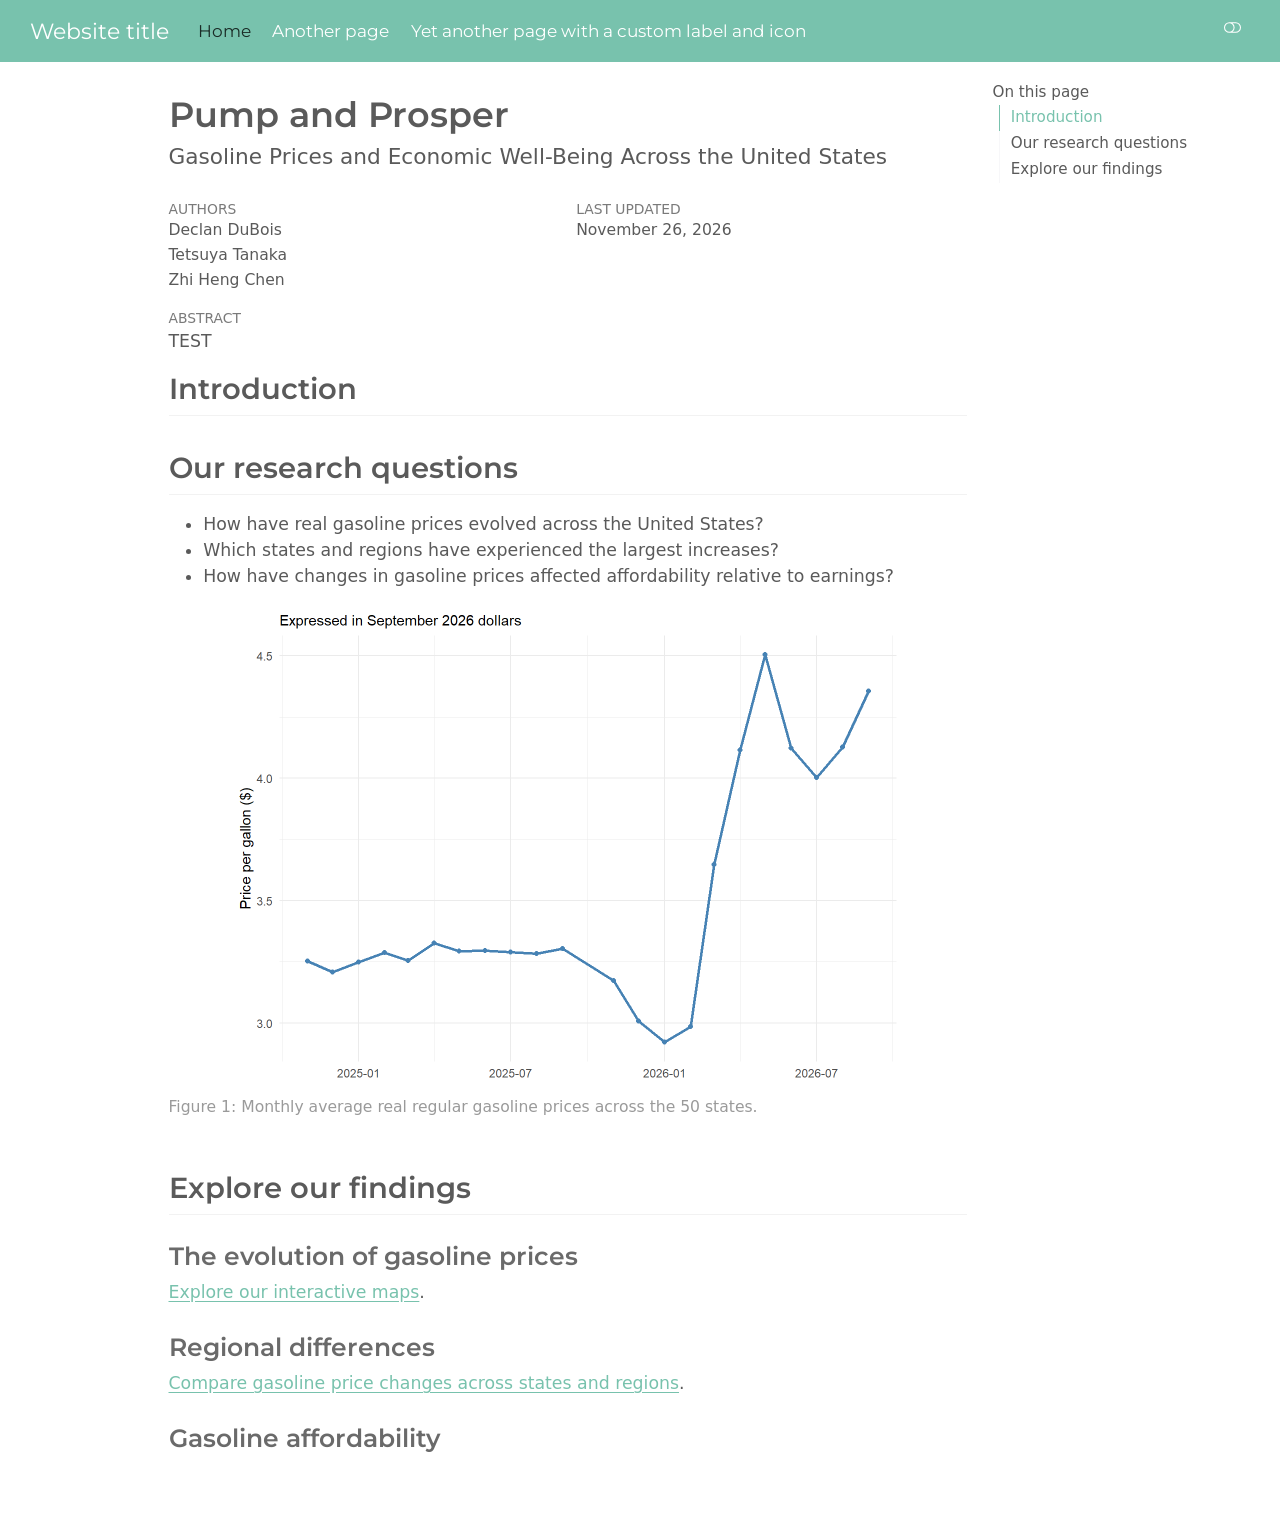
==== commit cd9ad735: "website draft" ====
--- a/docs/index.html
+++ b/docs/index.html
@@ -9,9 +9,9 @@
 <meta name="author" content="Declan DuBois">
 <meta name="author" content="Tetsuya Tanaka">
 <meta name="author" content="Zhi Heng Chen">
-<meta name="dcterms.date" content="2026-11-08">
-
-<title>Title – Website title</title>
+<meta name="dcterms.date" content="2026-11-26">
+
+<title>Pump and Prosper – Website title</title>
 <style>
 /* Default styles provided by pandoc.
 ** See https://pandoc.org/MANUAL.html#variables-for-html for config info.
@@ -30,62 +30,7 @@
   margin: 0 0.8em 0.2em -1em; /* quarto-specific, see https://github.com/quarto-dev/quarto-cli/issues/4556 */ 
   vertical-align: middle;
 }
-/* CSS for syntax highlighting */
-html { -webkit-text-size-adjust: 100%; }
-pre > code.sourceCode { white-space: pre; position: relative; }
-pre > code.sourceCode > span { display: inline-block; line-height: 1.25; }
-pre > code.sourceCode > span:empty { height: 1.2em; }
-.sourceCode { overflow: visible; }
-code.sourceCode > span { color: inherit; text-decoration: inherit; }
-div.sourceCode { margin: 1em 0; }
-pre.sourceCode { margin: 0; }
-@media screen {
-div.sourceCode { overflow: auto; }
-}
-@media print {
-pre > code.sourceCode { white-space: pre-wrap; }
-pre > code.sourceCode > span { text-indent: -5em; padding-left: 5em; }
-}
-pre.numberSource code
-  { counter-reset: source-line 0; }
-pre.numberSource code > span
-  { position: relative; left: -4em; counter-increment: source-line; }
-pre.numberSource code > span > a:first-child::before
-  { content: counter(source-line);
-    position: relative; left: -1em; text-align: right; vertical-align: baseline;
-    border: none; display: inline-block;
-    -webkit-touch-callout: none; -webkit-user-select: none;
-    -khtml-user-select: none; -moz-user-select: none;
-    -ms-user-select: none; user-select: none;
-    padding: 0 4px; width: 4em;
-  }
-pre.numberSource { margin-left: 3em;  padding-left: 4px; }
-div.sourceCode
-  {   }
-@media screen {
-pre > code.sourceCode > span > a:first-child::before { text-decoration: underline; }
-}
-/* CSS for citations */
-div.csl-bib-body { }
-div.csl-entry {
-  clear: both;
-  margin-bottom: 0em;
-}
-.hanging-indent div.csl-entry {
-  margin-left:2em;
-  text-indent:-2em;
-}
-div.csl-left-margin {
-  min-width:2em;
-  float:left;
-}
-div.csl-right-inline {
-  margin-left:2em;
-  padding-left:1em;
-}
-div.csl-indent {
-  margin-left: 2em;
-}</style>
+</style>
 
 
 <script src="site_libs/quarto-nav/quarto-nav.js"></script>
@@ -351,27 +296,13 @@
     <h2 id="toc-title">On this page</h2>
    
   <ul>
-  <li><a href="#getting-started" id="toc-getting-started" class="nav-link active" data-scroll-target="#getting-started">Getting started</a>
+  <li><a href="#introduction" id="toc-introduction" class="nav-link active" data-scroll-target="#introduction">Introduction</a></li>
+  <li><a href="#our-research-questions" id="toc-our-research-questions" class="nav-link" data-scroll-target="#our-research-questions">Our research questions</a></li>
+  <li><a href="#explore-our-findings" id="toc-explore-our-findings" class="nav-link" data-scroll-target="#explore-our-findings">Explore our findings</a>
   <ul class="collapse">
-  <li><a href="#website-project-structure" id="toc-website-project-structure" class="nav-link" data-scroll-target="#website-project-structure">Website project structure</a>
-  <ul class="collapse">
-  <li><a href="#other-recommended-content" id="toc-other-recommended-content" class="nav-link" data-scroll-target="#other-recommended-content">Other recommended content:</a></li>
-  </ul></li>
-  <li><a href="#workflow" id="toc-workflow" class="nav-link" data-scroll-target="#workflow">Workflow</a></li>
-  </ul></li>
-  <li><a href="#citations-cross-referencing-and-linking-between-pages" id="toc-citations-cross-referencing-and-linking-between-pages" class="nav-link" data-scroll-target="#citations-cross-referencing-and-linking-between-pages">Citations, cross-referencing, and linking between pages</a>
-  <ul class="collapse">
-  <li><a href="#cross-referencing" id="toc-cross-referencing" class="nav-link" data-scroll-target="#cross-referencing">Cross-referencing</a></li>
-  <li><a href="#creating-and-linking-to-subpages" id="toc-creating-and-linking-to-subpages" class="nav-link" data-scroll-target="#creating-and-linking-to-subpages">Creating and linking to subpages</a></li>
-  <li><a href="#creating-the-bibliography" id="toc-creating-the-bibliography" class="nav-link" data-scroll-target="#creating-the-bibliography">Creating the bibliography</a></li>
-  <li><a href="#creating-in-text-citations" id="toc-creating-in-text-citations" class="nav-link" data-scroll-target="#creating-in-text-citations">Creating in-text citations</a></li>
-  </ul></li>
-  <li><a href="#quarto-website-features" id="toc-quarto-website-features" class="nav-link" data-scroll-target="#quarto-website-features">Quarto website features</a>
-  <ul class="collapse">
-  <li><a href="#including-images-or-gifs" id="toc-including-images-or-gifs" class="nav-link" data-scroll-target="#including-images-or-gifs">Including images or gifs</a></li>
-  <li><a href="#panel-tabsets" id="toc-panel-tabsets" class="nav-link" data-scroll-target="#panel-tabsets">Panel tabsets</a></li>
-  <li><a href="#panel-layouts-for-content" id="toc-panel-layouts-for-content" class="nav-link" data-scroll-target="#panel-layouts-for-content">Panel layouts for content</a></li>
-  <li><a href="#layouts-for-tables-and-visualizations-produced-by-code-chunks" id="toc-layouts-for-tables-and-visualizations-produced-by-code-chunks" class="nav-link" data-scroll-target="#layouts-for-tables-and-visualizations-produced-by-code-chunks">Layouts for tables and visualizations produced by code chunks</a></li>
+  <li><a href="#the-evolution-of-gasoline-prices" id="toc-the-evolution-of-gasoline-prices" class="nav-link" data-scroll-target="#the-evolution-of-gasoline-prices">The evolution of gasoline prices</a></li>
+  <li><a href="#regional-differences" id="toc-regional-differences" class="nav-link" data-scroll-target="#regional-differences">Regional differences</a></li>
+  <li><a href="#gasoline-affordability" id="toc-gasoline-affordability" class="nav-link" data-scroll-target="#gasoline-affordability">Gasoline affordability</a></li>
   </ul></li>
   </ul>
 </nav>
@@ -382,8 +313,8 @@
 
 <header id="title-block-header" class="quarto-title-block default">
 <div class="quarto-title">
-<h1 class="title">Title</h1>
-<p class="subtitle lead">Optional subtitle</p>
+<h1 class="title">Pump and Prosper</h1>
+<p class="subtitle lead">Gasoline Prices and Economic Well-Being Across the United States</p>
 </div>
 
 
@@ -402,7 +333,7 @@
     <div>
     <div class="quarto-title-meta-heading">Last updated</div>
     <div class="quarto-title-meta-contents">
-      <p class="date">November 8, 2026</p>
+      <p class="date">November 26, 2026</p>
     </div>
   </div>
   
@@ -412,7 +343,7 @@
 <div>
   <div class="abstract">
     <div class="block-title">Abstract</div>
-    A brief abstract summarizing your project is required here. This abstract, along with the first image or figure in your blog, will be used as a preview to your blog on the course’s landing page for all the blogs.
+    TEST
   </div>
 </div>
 
@@ -420,328 +351,49 @@
 </header>
 
 
-<section id="getting-started" class="level1">
-<h1>Getting started</h1>
-<p>This is an example of a Quarto website. All the <a href="https://quarto.org/docs/authoring/markdown-basics.html">Quarto markdown features</a> we learned for formatting text, adding headings and subheadings, adding code and output, adding labels and captions and whatnot work as usual.</p>
-<section id="website-project-structure" class="level2">
-<h2 class="anchored" data-anchor-id="website-project-structure">Website project structure</h2>
-<p>The website project folder/repo will contain the following files, at a minimum:</p>
+<section id="introduction" class="level2">
+<h2 class="anchored" data-anchor-id="introduction">Introduction</h2>
+</section>
+<section id="our-research-questions" class="level2">
+<h2 class="anchored" data-anchor-id="our-research-questions">Our research questions</h2>
 <ul>
-<li><p><code>_quarto.yml</code>: A configuration file that controls the YAML content, similar to what we typically see at the top of our qmd files.</p>
-<p>Use this file to add or remove additional subpages, change the overall website title, customize the <a href="https://quarto.org/docs/websites/website-navigation.html">navigation bar contents and layout</a>, change the <a href="https://quarto.org/docs/output-formats/html-themes.html">website theme</a>, and set any other default formatting options such as code chunk options.</p></li>
-<li><p><code>index.qmd</code>: This is the landing page of your website. This file must be called <em>index.qmd</em> and must be located in the root directory of the project.</p>
-<p>Use this page, at a minimum, to introduce your project. From there you can either fully include the contents of the project or use additional qmd files to create subpages of your website (perhaps explaining the structure of the website to the user on this landing page).</p></li>
-<li><p><code>bib</code> folder: Contains the bibliography file, which you should edit to include your resources, and a <em>.csl</em> file that tells Quarto how to format in-text citations and the bibliography list according to the American Statistical Association citation style.</p></li>
-<li><p><code>docs</code> folder: The rendered content of the website will be located here.</p></li>
-<li><p><code>styles.css</code>: This file is currently empty, but if you want to modify or replace the default theme, do so here using CSS. Students in the past have used custom color palettes or custom fonts, for example.</p></li>
-<li><p>Additional qmd files: If you want to add subpages with their own content, create new qmd files in your root directory to do so, being sure to include them in the list of contents in your <code>_quarto.yml</code> file.</p></li>
+<li>How have real gasoline prices evolved across the United States?</li>
+<li>Which states and regions have experienced the largest increases?</li>
+<li>How have changes in gasoline prices affected affordability relative to earnings?</li>
 </ul>
-<section id="other-recommended-content" class="level3">
-<h3 class="anchored" data-anchor-id="other-recommended-content">Other recommended content:</h3>
-<p>Similar to the Shiny project, you will need to organize your wrangling scripts and data. You may also have other images or figures saved for displaying in your blog that will also need to be organized. Here are recommendations for organization.</p>
-<ul>
-<li><p><code>scripts</code>: Store wrangling scripts in their own folder</p></li>
-<li><p><code>data</code>: Store datasets in their own folder, being sure to separate raw data from clean/processed data. You can do this in one of two ways: two separate data folders in the root directory (e.g., <code>raw-data</code> and <code>data</code>) or two subfolders of a single <code>data</code> folder (subfolders called, for example, <code>raw</code>, <code>processed</code>).</p></li>
-<li><p><code>images</code>: Organize saved images or figures together in their own folder. Make sure you keep track of the source of the images or figures and credit the sources in some way in your page (include source in caption and/or link image to source)</p></li>
-</ul>
-</section>
-</section>
-<section id="workflow" class="level2">
-<h2 class="anchored" data-anchor-id="workflow">Workflow</h2>
-<ol type="1">
-<li><p>Edit contents of any files. Each new qmd file is a self-contained environment, so you will need to load any necessary packages and datasets for rendering that particular file at the top of that file.</p></li>
-<li><p>After updating a qmd file, <strong>Render</strong> the qmd file. Note that the rendered files (.html etc) are in the <code>docs</code> folder. Keep them there!</p></li>
-<li><p>Commit changes to website and PUSH to publish those changes.</p></li>
-</ol>
-</section>
-</section>
-<section id="citations-cross-referencing-and-linking-between-pages" class="level1">
-<h1>Citations, cross-referencing, and linking between pages</h1>
-<section id="cross-referencing" class="level2">
-<h2 class="anchored" data-anchor-id="cross-referencing">Cross-referencing</h2>
-<p>You should use code chunk labels and in-text <a href="https://quarto.org/docs/authoring/cross-references.html#computations">cross-references for figures and tables</a> (see the <em>Knitr</em> examples at the link).</p>
-<p>Quarto additionally provides similar syntax for <a href="https://quarto.org/docs/authoring/cross-references.html#equations">creating labels for and cross-referencing equations</a>, <a href="https://quarto.org/docs/authoring/cross-references.html#sections">creating labels for and cross-referencing sections</a>, and using code chunk options of the form <code>lst-label: lst-your-listing-label</code> and <code>lst-cap: Code chunk caption</code> to be able to cross-reference displayed code chunks (or “listings”) using the syntax <code>@lst-your-listing-label</code> within the text.</p>
-<p>These are not required for this project but are good practice.</p>
-</section>
-<section id="creating-and-linking-to-subpages" class="level2">
-<h2 class="anchored" data-anchor-id="creating-and-linking-to-subpages">Creating and linking to subpages</h2>
-<p>You can create subpages by simply creating new qmd files. Any subpage you want to include on the website should be added to the website navigation list in the <code>_quarto.yml</code> file.</p>
-<p>You can <a href="./another-page.html">link to another page on the website</a> by using just the filepath to the corresponding qmd file. You can also <a href="./yet-another-page.html#sec-note">link directly to a section of a subpage</a>.</p>
-</section>
-<section id="creating-the-bibliography" class="level2">
-<h2 class="anchored" data-anchor-id="creating-the-bibliography">Creating the bibliography</h2>
-<p>One of the new challenges of Quarto, relative to a Word or Google doc, is learning how to build a bibliography and use the specified citation keys to write in-text citations.</p>
-<p>All items you plan to cite should be added to the <code>library.bib</code> bibliography file, which <em>you can open from within RStudio and edit just like any other text file</em>. You should use standard bibtex syntax for each entry, following the examples provided. If the resource you are using doesn’t already provide a way to generate a bibtex entry, I recommend using <a href="https://zbib.org">zoterobib</a> to generate the appropriate syntax (must change the Bibliography style to “BibTeX generic citation style”). The entries currently in <code>library.bib</code> are intended to provide syntax examples that capture the range of entries you are most likely to use. <strong>You will need to delete and replace the contents of <code>library.bib</code> with your own citation entries.</strong></p>
-<div class="callout callout-style-default callout-note callout-titled">
-<div class="callout-header d-flex align-content-center">
-<div class="callout-icon-container">
-<i class="callout-icon"></i>
+<div class="cell">
+<div class="cell-output-display">
+<div id="fig-national-gas-prices" class="quarto-float quarto-figure quarto-figure-center anchored">
+<figure class="quarto-float quarto-float-fig figure">
+<div aria-describedby="fig-national-gas-prices-caption-0ceaefa1-69ba-4598-a22c-09a6ac19f8ca">
+<img src="index_files/figure-html/fig-national-gas-prices-1.png" class="img-fluid figure-img" width="672">
 </div>
-<div class="callout-title-container flex-fill">
-Note
-</div>
-</div>
-<div class="callout-body-container callout-body">
-<p>The examples in <code>library.bib</code> are nicely formatted so you can read and follow the patterns, but formatting and order of the <code>library.bib</code> file doesn’t actually matter and will not be assessed. Just be sure the citations are as complete as possible (authors, titles, dates, urls, dois, etc.).</p>
-</div>
-</div>
-<div class="code-copy-outer-scaffold"><div class="sourceCode" id="cb1"><pre class="sourceCode numberSource markdown number-lines code-with-copy"><code class="sourceCode markdown"><span id="cb1-1"><a href="#cb1-1" aria-label="1"></a>@book{hadley2016,</span>
-<span id="cb1-2"><a href="#cb1-2" aria-label="2"></a>  author = {Hadley, Wickham}, </span>
-<span id="cb1-3"><a href="#cb1-3" aria-label="3"></a>  title = {ggplot2: Elegant Graphics for Data Analysis}, </span>
-<span id="cb1-4"><a href="#cb1-4" aria-label="4"></a>  url  = {https://ggplot2-book.org},</span>
-<span id="cb1-5"><a href="#cb1-5" aria-label="5"></a>  publisher = {Springer},</span>
-<span id="cb1-6"><a href="#cb1-6" aria-label="6"></a>  address = {New York, NY},</span>
-<span id="cb1-7"><a href="#cb1-7" aria-label="7"></a>  type = {Online book},</span>
-<span id="cb1-8"><a href="#cb1-8" aria-label="8"></a>  year = {2016},</span>
-<span id="cb1-9"><a href="#cb1-9" aria-label="9"></a>  edition = {3}</span>
-<span id="cb1-10"><a href="#cb1-10" aria-label="10"></a>}</span></code></pre></div><button title="Copy to Clipboard" class="code-copy-button"><i class="bi"></i></button></div>
-</section>
-<section id="creating-in-text-citations" class="level2">
-<h2 class="anchored" data-anchor-id="creating-in-text-citations">Creating in-text citations</h2>
-<p>Items you cite in the text will be automatically added to a list of References at the bottom of the corresponding page. To cite a reference in the text, use the corresponding <em>citation key</em> (the first item in each bibtex entry—it shouldn’t have any spaces or special characters) and format the citation using the appropriate <a href="https://quarto.org/docs/authoring/citations.html#sec-citations">quarto format for in-text citations</a>. This is similar to how we cross-reference tables and figures from code chunk labels. For example, the syntax</p>
-<pre><code>@hadley2016 provides excellent examples of customizing our visualizations using **ggplot2**.</code></pre>
-<p>produces the following text:</p>
-<blockquote class="blockquote">
-<p><span class="citation" data-cites="hadley2016">Hadley (<a href="#ref-hadley2016" role="doc-biblioref">2016</a>)</span> provides excellent examples of customizing our visualizations using <strong>ggplot2</strong>.</p>
-</blockquote>
-<p>And the corresponding reference is listed in full at the bottom of this page.</p>
-</section>
-</section>
-<section id="quarto-website-features" class="level1">
-<h1>Quarto website features</h1>
-<p>Below I demonstrate examples for customizing aspects of your webpage. In the <code>_quarto.yml</code> file you’ll see additional links and information about customizing the website further.</p>
-<div class="callout callout-style-default callout-warning callout-titled">
-<div class="callout-header d-flex align-content-center">
-<div class="callout-icon-container">
-<i class="callout-icon"></i>
-</div>
-<div class="callout-title-container flex-fill">
-Warning
-</div>
-</div>
-<div class="callout-body-container callout-body">
-<p>Focus on completing the blog content first! You can play with features and customization <em>after</em> you’re happy with the contents of the blog.</p>
-</div>
-</div>
-<section id="including-images-or-gifs" class="level2">
-<h2 class="anchored" data-anchor-id="including-images-or-gifs">Including images or gifs</h2>
-<p>I would strongly recommend using <strong>knitr</strong>’s <code>include_graphics()</code> functions within code chunks to include images or gifs within your blog. This makes it easier to modify figures, add captions and links, and visually find the code for figures quickly if you need to modify something about the output. There is also <a href="https://quarto.org/docs/authoring/figures.html">markdown syntax to display or embed images</a>, but I would typically not recommend it.</p>
-<div class="cell" data-layout-align="center">
-<div class="cell-output-display">
-<div class="quarto-figure quarto-figure-center">
-<figure class="figure">
-<div class="quarto-figure quarto-figure-center">
-<figure class="figure">
-<p><a href="https://giphy.com/gifs/insecurehbo-3og0IT6sIWd1eh7bJm"><img src="https://i.giphy.com/3og0IT6sIWd1eh7bJm.webp" class="img-fluid quarto-figure quarto-figure-center figure-img" style="width:100.0%"></a></p>
-</figure>
-</div>
-<figcaption>Image courtesy of giphy.com</figcaption>
-</figure>
-</div>
-</div>
-</div>
-<p>Either approach will take either a filepath to a stored file or a URL to an image or gif. Width can be specified as a percentage of the width of the page (0% to 100%; my preferred approach) or as a fixed number of units (e.g.&nbsp;400px, 3in, 10cm).</p>
-<p>I can’t imagine a scenario where students should or would include videos within their blog, but Quarto provides <a href="https://quarto.org/docs/authoring/videos.html">guidance on embedding videos</a>, as well.</p>
-<div class="callout callout-style-default callout-note callout-titled">
-<div class="callout-header d-flex align-content-center">
-<div class="callout-icon-container">
-<i class="callout-icon"></i>
-</div>
-<div class="callout-title-container flex-fill">
-Note
-</div>
-</div>
-<div class="callout-body-container callout-body">
-<p>The first figure of your blog will be used as the display image on our course’s landing page!</p>
-</div>
-</div>
-</section>
-<section id="panel-tabsets" class="level2">
-<h2 class="anchored" data-anchor-id="panel-tabsets">Panel tabsets</h2>
-<p>Use the following format to add information or tables or visualizations in <a href="https://quarto.org/docs/interactive/layout.html#tabset-panel">tabset panels</a>.</p>
-<div class="tabset-margin-container"></div><div class="panel-tabset">
-<ul class="nav nav-tabs" role="tablist"><li class="nav-item" role="presentation"><a class="nav-link active" id="tabset-1-1-tab" data-bs-toggle="tab" data-bs-target="#tabset-1-1" role="tab" aria-controls="tabset-1-1" aria-selected="true" href="">Tab 1</a></li><li class="nav-item" role="presentation"><a class="nav-link" id="tabset-1-2-tab" data-bs-toggle="tab" data-bs-target="#tabset-1-2" role="tab" aria-controls="tabset-1-2" aria-selected="false" href="">Tab 2</a></li></ul>
-<div class="tab-content">
-<div id="tabset-1-1" class="tab-pane active" role="tabpanel" aria-labelledby="tabset-1-1-tab">
-<p>Some information in one tab</p>
-</div>
-<div id="tabset-1-2" class="tab-pane" role="tabpanel" aria-labelledby="tabset-1-2-tab">
-<p>Some information in a different tab</p>
-</div>
-</div>
-</div>
-</section>
-<section id="panel-layouts-for-content" class="level2">
-<h2 class="anchored" data-anchor-id="panel-layouts-for-content">Panel layouts for content</h2>
-<p>Use the following format to have more control over the <a href="https://quarto.org/docs/authoring/figures.html#complex-layouts">panel layout</a> of various components.</p>
-<p>The syntax “[ [1], [1,1] ]” indicates that we have three pieces of content that we want to spread across two rows. The first piece of content will be in its own row, and then the next two components will be split across two columns of equal width in a second row.</p>
-<div class="quarto-layout-panel" data-layout="[ [1], [1,1] ]">
-<div class="quarto-layout-row">
-<section id="row-1-with-only-one-output" class="level3 quarto-layout-cell" style="flex-basis: 100.0%;justify-content: flex-start;">
-<h3 class="anchored" data-anchor-id="row-1-with-only-one-output">Row 1 with only one output</h3>
-<p>Some content</p>
-</section>
-</div>
-<div class="quarto-layout-row">
-<section id="first-column-of-row-2" class="level3 quarto-layout-cell" style="flex-basis: 50.0%;justify-content: flex-start;">
-<h3 class="anchored" data-anchor-id="first-column-of-row-2">First column of row 2</h3>
-<p>Some other content</p>
-</section>
-<section id="second-column-of-row-2" class="level3 quarto-layout-cell" style="flex-basis: 50.0%;justify-content: flex-start;">
-<h3 class="anchored" data-anchor-id="second-column-of-row-2">Second column of row 2</h3>
-<p>Some additional content.</p>
-</section>
-</div>
-</div>
-<p>The values provided within each row specify the relative widths of the content within that row. For example “[1,2,1]” would create a row with 3 columns where the first and third columns are the same width and the middle column is twice as wide.</p>
-</section>
-<section id="layouts-for-tables-and-visualizations-produced-by-code-chunks" class="level2">
-<h2 class="anchored" data-anchor-id="layouts-for-tables-and-visualizations-produced-by-code-chunks">Layouts for tables and visualizations produced by code chunks</h2>
-<p>For details on how to layout subfigures from multiple graphs produced by the same code chunk, see the examples in the <strong>Knitr</strong> tabs of the sections on <a href="https://quarto.org/docs/authoring/figures.html#layout">figure layouts, subcaptions, and custom layouts</a>.</p>
-<p>The same syntax shown across the linked examples can be used to create subtables by replacing <code>fig-cap</code> and <code>fig-subcap</code> with <code>tbl-cap</code> and <code>tbl-subcap</code>.</p>
-<p>Two examples in <a href="#tbl-layout" class="quarto-xref">Table&nbsp;1</a> and <a href="#fig-layout" class="quarto-xref">Figure&nbsp;1</a> below are borrowed and slightly modified from the linked sections.</p>
-<div id="tbl-layout" class="quarto-layout-panel anchored">
-<figure class="quarto-float quarto-float-tbl figure">
-<figcaption class="quarto-float-caption-top quarto-float-caption quarto-float-tbl" id="tbl-layout-caption-0ceaefa1-69ba-4598-a22c-09a6ac19f8ca">
-Table&nbsp;1: Two tables side-by-side
-</figcaption>
-<div aria-describedby="tbl-layout-caption-0ceaefa1-69ba-4598-a22c-09a6ac19f8ca">
-<div class="quarto-layout-row">
-<div class="cell-output-display quarto-layout-cell-subref quarto-layout-cell" data-ref-parent="tbl-layout" style="flex-basis: 50.0%;justify-content: center;">
-<div id="tbl-layout-1" class="quarto-float quarto-figure quarto-figure-center anchored">
-<figure class="quarto-float quarto-subfloat-tbl figure">
-<figcaption class="quarto-float-caption-top quarto-subfloat-caption quarto-subfloat-tbl" id="tbl-layout-1-caption-0ceaefa1-69ba-4598-a22c-09a6ac19f8ca">
-(a) First three rows of cars dataset
-</figcaption>
-<div aria-describedby="tbl-layout-1-caption-0ceaefa1-69ba-4598-a22c-09a6ac19f8ca">
-<table id="tbl-layout-1" class="caption-top table">
-<thead>
-<tr class="header">
-<th style="text-align: right;">speed</th>
-<th style="text-align: right;">dist</th>
-</tr>
-</thead>
-<tbody>
-<tr class="odd">
-<td style="text-align: right;">4</td>
-<td style="text-align: right;">2</td>
-</tr>
-<tr class="even">
-<td style="text-align: right;">4</td>
-<td style="text-align: right;">10</td>
-</tr>
-<tr class="odd">
-<td style="text-align: right;">7</td>
-<td style="text-align: right;">4</td>
-</tr>
-</tbody>
-</table>
-</div>
-</figure>
-</div>
-</div>
-<div class="cell-output-display quarto-layout-cell-subref quarto-layout-cell" data-ref-parent="tbl-layout" style="flex-basis: 50.0%;justify-content: center;">
-<div id="tbl-layout-2" class="quarto-float quarto-figure quarto-figure-center anchored">
-<figure class="quarto-float quarto-subfloat-tbl figure">
-<figcaption class="quarto-float-caption-top quarto-subfloat-caption quarto-subfloat-tbl" id="tbl-layout-2-caption-0ceaefa1-69ba-4598-a22c-09a6ac19f8ca">
-(b) First three rows of pressure dataset
-</figcaption>
-<div aria-describedby="tbl-layout-2-caption-0ceaefa1-69ba-4598-a22c-09a6ac19f8ca">
-<table id="tbl-layout-2" class="caption-top table">
-<thead>
-<tr class="header">
-<th style="text-align: right;">temperature</th>
-<th style="text-align: right;">pressure</th>
-</tr>
-</thead>
-<tbody>
-<tr class="odd">
-<td style="text-align: right;">0</td>
-<td style="text-align: right;">0.0002</td>
-</tr>
-<tr class="even">
-<td style="text-align: right;">20</td>
-<td style="text-align: right;">0.0012</td>
-</tr>
-<tr class="odd">
-<td style="text-align: right;">40</td>
-<td style="text-align: right;">0.0060</td>
-</tr>
-</tbody>
-</table>
-</div>
-</figure>
-</div>
-</div>
-</div>
-</div>
-</figure>
-</div>
-<div class="cell" data-layout="[[4,-1,4],[1]]">
-<div id="fig-layout" class="quarto-layout-panel">
-<figure class="quarto-float quarto-float-fig figure">
-<div aria-describedby="fig-layout-caption-0ceaefa1-69ba-4598-a22c-09a6ac19f8ca">
-<div class="quarto-layout-row">
-<div class="cell-output-display quarto-layout-cell-subref quarto-layout-cell" data-ref-parent="fig-layout" style="flex-basis: 44.4%;justify-content: flex-start;">
-<div id="fig-layout-1" class="quarto-float quarto-figure quarto-figure-center anchored">
-<figure class="quarto-float quarto-subfloat-fig figure">
-<div aria-describedby="fig-layout-1-caption-0ceaefa1-69ba-4598-a22c-09a6ac19f8ca">
-<img src="index_files/figure-html/fig-layout-1.png" class="img-fluid figure-img" data-ref-parent="fig-layout" width="672">
-</div>
-<figcaption class="quarto-float-caption-bottom quarto-subfloat-caption quarto-subfloat-fig" id="fig-layout-1-caption-0ceaefa1-69ba-4598-a22c-09a6ac19f8ca">
-(a) cars
-</figcaption>
-</figure>
-</div>
-</div>
-<div class="quarto-figure-spacer quarto-layout-cell" style="flex-basis: 11.1%;justify-content: flex-start;">
-<p>&nbsp;</p>
-</div>
-<div class="cell-output-display quarto-layout-cell-subref quarto-layout-cell" data-ref-parent="fig-layout" style="flex-basis: 44.4%;justify-content: flex-start;">
-<div id="fig-layout-2" class="quarto-float quarto-figure quarto-figure-center anchored">
-<figure class="quarto-float quarto-subfloat-fig figure">
-<div aria-describedby="fig-layout-2-caption-0ceaefa1-69ba-4598-a22c-09a6ac19f8ca">
-<img src="index_files/figure-html/fig-layout-2.png" class="img-fluid figure-img" data-ref-parent="fig-layout" width="672">
-</div>
-<figcaption class="quarto-float-caption-bottom quarto-subfloat-caption quarto-subfloat-fig" id="fig-layout-2-caption-0ceaefa1-69ba-4598-a22c-09a6ac19f8ca">
-(b) pressure
+<figcaption class="quarto-float-caption-bottom quarto-float-caption quarto-float-fig" id="fig-national-gas-prices-caption-0ceaefa1-69ba-4598-a22c-09a6ac19f8ca">
+Figure&nbsp;1: Monthly average real regular gasoline prices across the 50 states.
 </figcaption>
 </figure>
 </div>
 </div>
 </div>
-<div class="quarto-layout-row">
-<div class="cell-output-display quarto-layout-cell-subref quarto-layout-cell" data-ref-parent="fig-layout" style="flex-basis: 100.0%;justify-content: flex-start;">
-<div id="fig-layout-3" class="quarto-float quarto-figure quarto-figure-center anchored">
-<figure class="quarto-float quarto-subfloat-fig figure">
-<div aria-describedby="fig-layout-3-caption-0ceaefa1-69ba-4598-a22c-09a6ac19f8ca">
-<img src="index_files/figure-html/fig-layout-3.png" class="img-fluid figure-img" data-ref-parent="fig-layout" width="672">
-</div>
-<figcaption class="quarto-float-caption-bottom quarto-subfloat-caption quarto-subfloat-fig" id="fig-layout-3-caption-0ceaefa1-69ba-4598-a22c-09a6ac19f8ca">
-(c) mtcars
-</figcaption>
-</figure>
-</div>
-</div>
-</div>
-</div>
-<figcaption class="quarto-float-caption-bottom quarto-float-caption quarto-float-fig" id="fig-layout-caption-0ceaefa1-69ba-4598-a22c-09a6ac19f8ca">
-Figure&nbsp;1: Three figures in a complex layout
-</figcaption>
-</figure>
-</div>
-</div>
-
+</section>
+<section id="explore-our-findings" class="level2">
+<h2 class="anchored" data-anchor-id="explore-our-findings">Explore our findings</h2>
+<section id="the-evolution-of-gasoline-prices" class="level3">
+<h3 class="anchored" data-anchor-id="the-evolution-of-gasoline-prices">The evolution of gasoline prices</h3>
+<p><a href="./visuals/map_zhi.html">Explore our interactive maps</a>.</p>
+</section>
+<section id="regional-differences" class="level3">
+<h3 class="anchored" data-anchor-id="regional-differences">Regional differences</h3>
+<p><a href="./visuals/summary_table.html">Compare gasoline price changes across states and regions</a>.</p>
+</section>
+<section id="gasoline-affordability" class="level3">
+<h3 class="anchored" data-anchor-id="gasoline-affordability">Gasoline affordability</h3>
 
 
 </section>
 </section>
 
-<div id="quarto-appendix" class="default"><section class="quarto-appendix-contents" role="doc-bibliography" id="quarto-bibliography"><h2 class="anchored quarto-appendix-heading">References</h2><div id="refs" class="references csl-bib-body hanging-indent" data-entry-spacing="0" role="list">
-<div id="ref-hadley2016" class="csl-entry" role="listitem">
-Hadley, W. (2016), <em><a href="https://ggplot2-book.org"><span class="nocase">ggplot2</span>: Elegant graphics for data analysis</a></em>, Online book, New York, NY: Springer.
-</div>
-</div></section></div></main> <!-- /main -->
+</main> <!-- /main -->
 <script id="quarto-html-after-body" type="application/javascript">
   window.document.addEventListener("DOMContentLoaded", function (event) {
     // Ensure there is a toggle, if there isn't float one in the top right
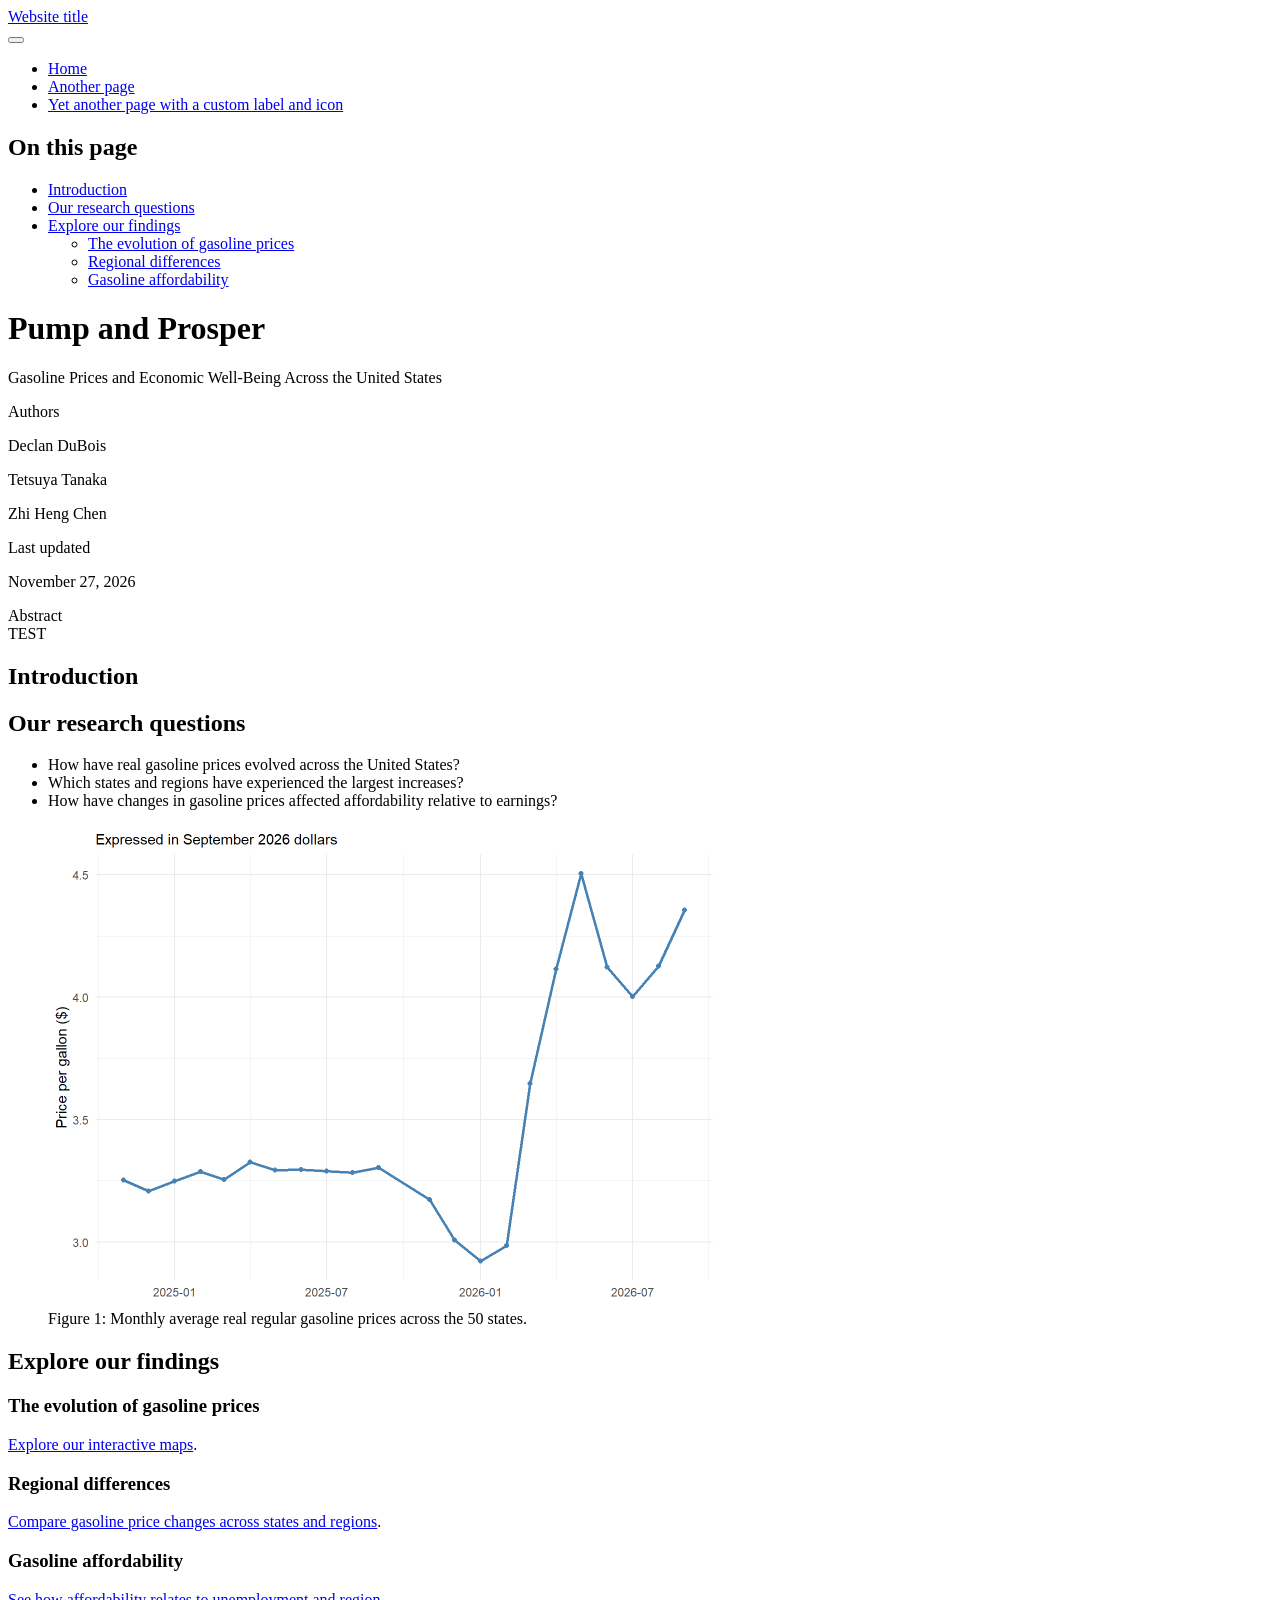
==== commit 84add9cd: "updating scatter regression" ====
--- a/docs/index.html
+++ b/docs/index.html
@@ -2,27 +2,24 @@
 <html xmlns="http://www.w3.org/1999/xhtml" lang="en" xml:lang="en"><head>
 
 <meta charset="utf-8">
-<meta name="generator" content="quarto-1.10.18">
+<meta name="generator" content="quarto-1.9.38">
 
 <meta name="viewport" content="width=device-width, initial-scale=1.0, user-scalable=yes">
 
 <meta name="author" content="Declan DuBois">
 <meta name="author" content="Tetsuya Tanaka">
 <meta name="author" content="Zhi Heng Chen">
-<meta name="dcterms.date" content="2026-11-26">
+<meta name="dcterms.date" content="2026-11-27">
 
 <title>Pump and Prosper – Website title</title>
 <style>
 /* Default styles provided by pandoc.
 ** See https://pandoc.org/MANUAL.html#variables-for-html for config info.
 */
+code{white-space: pre-wrap;}
 span.smallcaps{font-variant: small-caps;}
-div.columns{display: flex; gap: 1.5em;}
-div.column{flex: auto;}
-@media screen {
-div.columns{gap: min(4vw, 1.5em);}
-div.column{overflow-x: auto;}
-}
+div.columns{display: flex; gap: min(4vw, 1.5em);}
+div.column{flex: auto; overflow-x: auto;}
 div.hanging-indent{margin-left: 1.5em; text-indent: -1.5em;}
 ul.task-list{list-style: none;}
 ul.task-list li input[type="checkbox"] {
@@ -46,14 +43,14 @@
 <script src="site_libs/quarto-html/tippy.umd.min.js"></script>
 <script src="site_libs/quarto-html/anchor.min.js"></script>
 <link href="site_libs/quarto-html/tippy.css" rel="stylesheet">
-<link href="site_libs/quarto-html/quarto-syntax-highlighting-64a204ab8560d761af7679ceaba22944.css" rel="stylesheet" class="quarto-color-scheme" id="quarto-text-highlighting-styles">
-<link href="site_libs/quarto-html/quarto-syntax-highlighting-dark-b85bc7c33db8c58e0ec93c3465666fed.css" rel="stylesheet" class="quarto-color-scheme quarto-color-alternate" id="quarto-text-highlighting-styles">
-<link href="site_libs/quarto-html/quarto-syntax-highlighting-64a204ab8560d761af7679ceaba22944.css" rel="stylesheet" class="quarto-color-scheme-extra" id="quarto-text-highlighting-styles">
+<link href="site_libs/quarto-html/quarto-syntax-highlighting-15634bcf2e68342d4ad2dfa704d543f6.css" rel="stylesheet" class="quarto-color-scheme" id="quarto-text-highlighting-styles">
+<link href="site_libs/quarto-html/quarto-syntax-highlighting-dark-0a6b7249c26820e032cb0bd839ff02b1.css" rel="stylesheet" class="quarto-color-scheme quarto-color-alternate" id="quarto-text-highlighting-styles">
+<link href="site_libs/quarto-html/quarto-syntax-highlighting-15634bcf2e68342d4ad2dfa704d543f6.css" rel="stylesheet" class="quarto-color-scheme-extra" id="quarto-text-highlighting-styles">
 <script src="site_libs/bootstrap/bootstrap.min.js"></script>
 <link href="site_libs/bootstrap/bootstrap-icons.css" rel="stylesheet">
-<link href="site_libs/bootstrap/bootstrap-e79f559232431a713323595866dc1a18.min.css" rel="stylesheet" append-hash="true" class="quarto-color-scheme" id="quarto-bootstrap" data-mode="light">
-<link href="site_libs/bootstrap/bootstrap-dark-cc9ff53e9b4da4ea04670417b8d8b41e.min.css" rel="stylesheet" append-hash="true" class="quarto-color-scheme quarto-color-alternate" id="quarto-bootstrap" data-mode="dark">
-<link href="site_libs/bootstrap/bootstrap-e79f559232431a713323595866dc1a18.min.css" rel="stylesheet" append-hash="true" class="quarto-color-scheme-extra" id="quarto-bootstrap" data-mode="light">
+<link href="site_libs/bootstrap/bootstrap-463223ff145b16e1915c5efb16cbe55d.min.css" rel="stylesheet" append-hash="true" class="quarto-color-scheme" id="quarto-bootstrap" data-mode="light">
+<link href="site_libs/bootstrap/bootstrap-dark-bfb8caade10861aec8bfe5c4cd71488a.min.css" rel="stylesheet" append-hash="true" class="quarto-color-scheme quarto-color-alternate" id="quarto-bootstrap" data-mode="dark">
+<link href="site_libs/bootstrap/bootstrap-463223ff145b16e1915c5efb16cbe55d.min.css" rel="stylesheet" append-hash="true" class="quarto-color-scheme-extra" id="quarto-bootstrap" data-mode="light">
 <script id="quarto-search-options" type="application/json">{
   "location": "navbar",
   "copy-button": false,
@@ -333,7 +330,7 @@
     <div>
     <div class="quarto-title-meta-heading">Last updated</div>
     <div class="quarto-title-meta-contents">
-      <p class="date">November 26, 2026</p>
+      <p class="date">November 27, 2026</p>
     </div>
   </div>
   
@@ -388,6 +385,7 @@
 </section>
 <section id="gasoline-affordability" class="level3">
 <h3 class="anchored" data-anchor-id="gasoline-affordability">Gasoline affordability</h3>
+<p><a href="./visuals/scatter_regression.html">See how affordability relates to unemployment and region</a>.</p>
 
 
 </section>
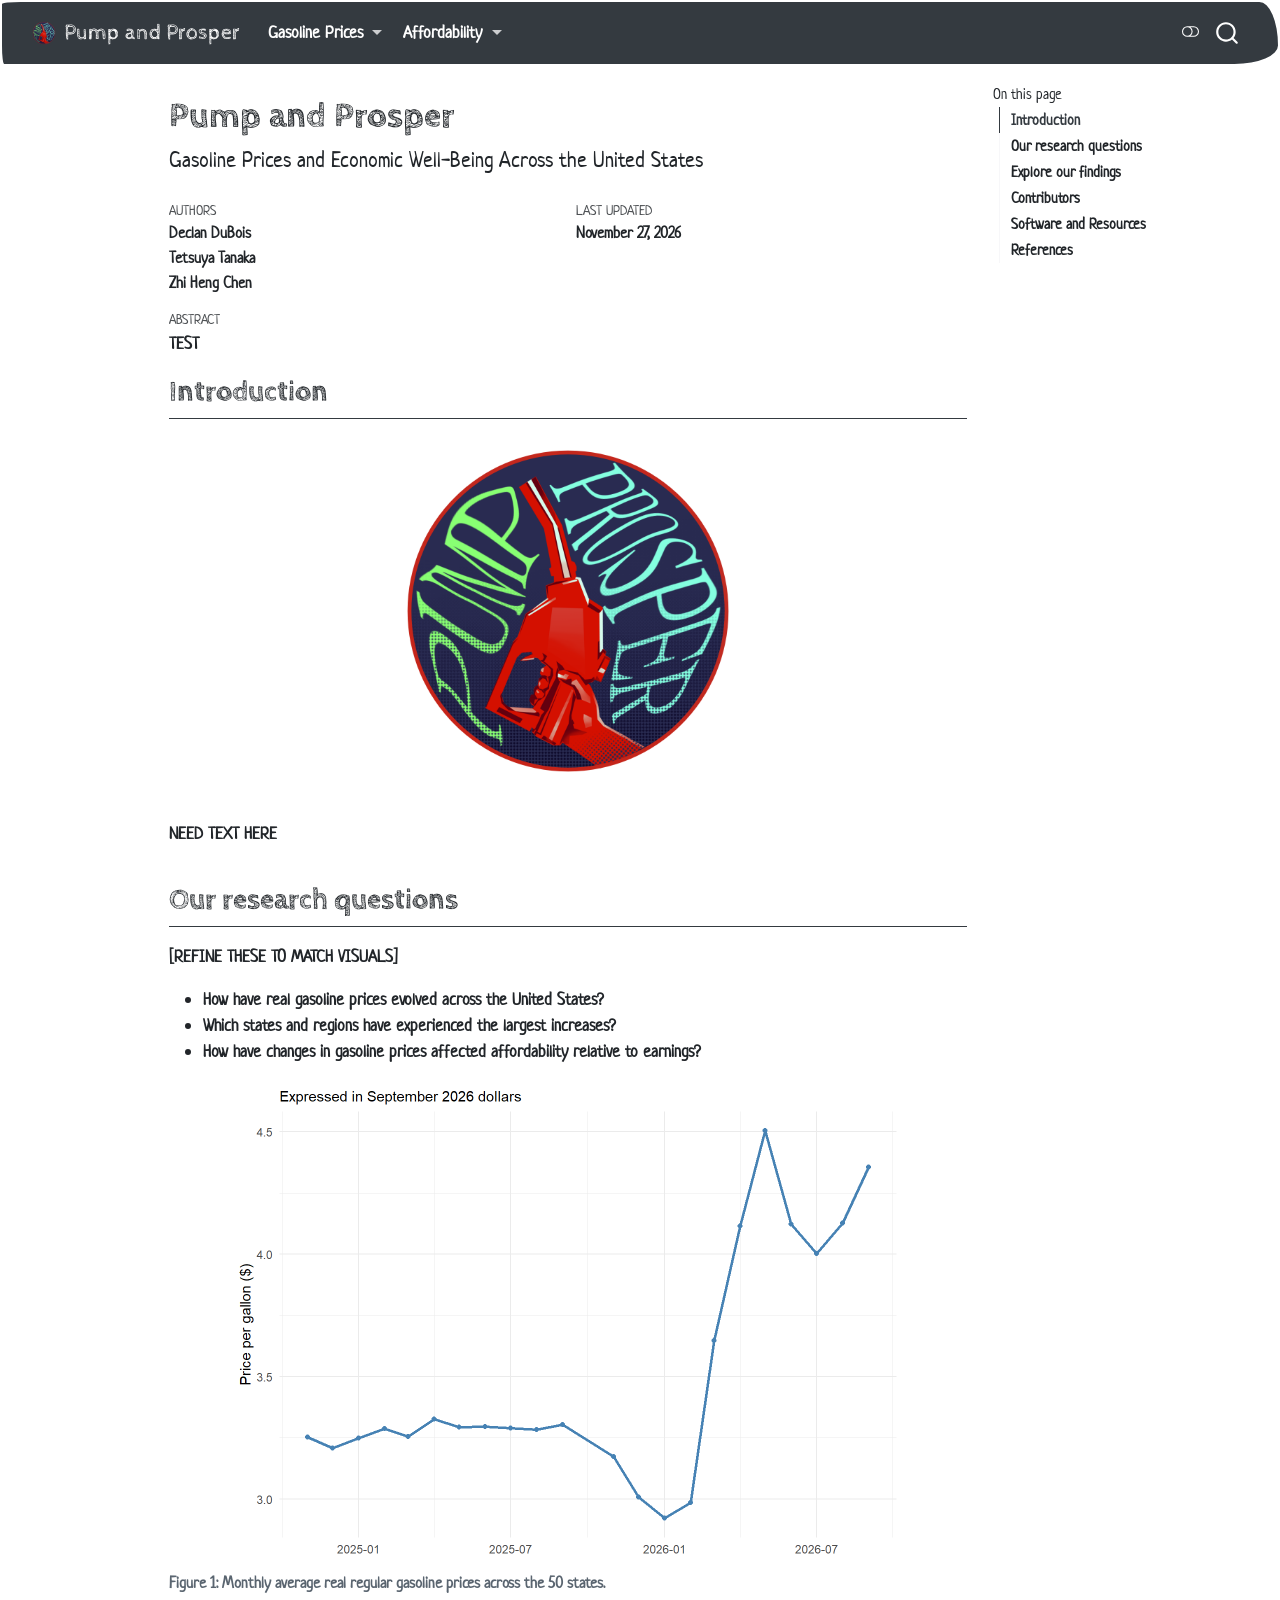
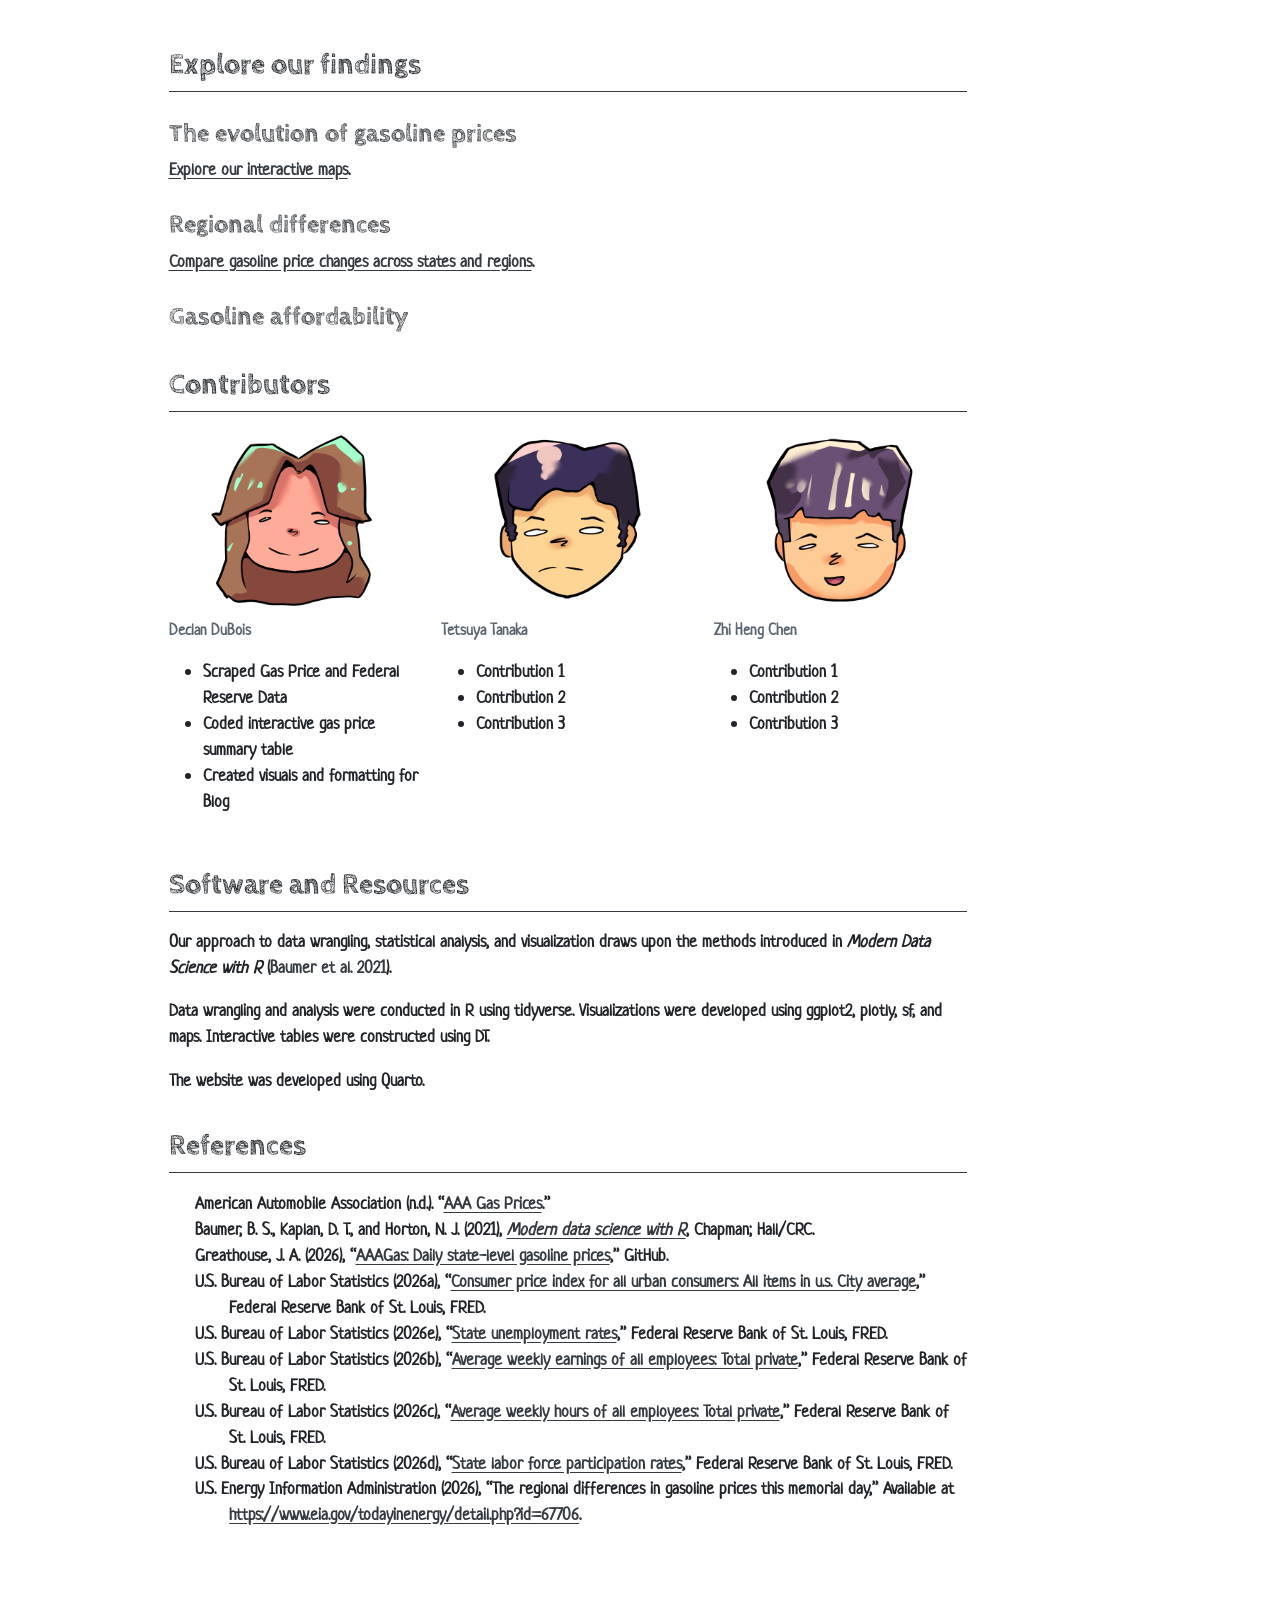
==== commit 3542cc21: "the website be functioning" ====
--- a/docs/index.html
+++ b/docs/index.html
@@ -2,7 +2,7 @@
 <html xmlns="http://www.w3.org/1999/xhtml" lang="en" xml:lang="en"><head>
 
 <meta charset="utf-8">
-<meta name="generator" content="quarto-1.9.38">
+<meta name="generator" content="quarto-1.10.18">
 
 <meta name="viewport" content="width=device-width, initial-scale=1.0, user-scalable=yes">
 
@@ -11,15 +11,18 @@
 <meta name="author" content="Zhi Heng Chen">
 <meta name="dcterms.date" content="2026-11-27">
 
-<title>Pump and Prosper – Website title</title>
+<title>Pump and Prosper</title>
 <style>
 /* Default styles provided by pandoc.
 ** See https://pandoc.org/MANUAL.html#variables-for-html for config info.
 */
-code{white-space: pre-wrap;}
 span.smallcaps{font-variant: small-caps;}
-div.columns{display: flex; gap: min(4vw, 1.5em);}
-div.column{flex: auto; overflow-x: auto;}
+div.columns{display: flex; gap: 1.5em;}
+div.column{flex: auto;}
+@media screen {
+div.columns{gap: min(4vw, 1.5em);}
+div.column{overflow-x: auto;}
+}
 div.hanging-indent{margin-left: 1.5em; text-indent: -1.5em;}
 ul.task-list{list-style: none;}
 ul.task-list li input[type="checkbox"] {
@@ -27,7 +30,27 @@
   margin: 0 0.8em 0.2em -1em; /* quarto-specific, see https://github.com/quarto-dev/quarto-cli/issues/4556 */ 
   vertical-align: middle;
 }
-</style>
+/* CSS for citations */
+div.csl-bib-body { }
+div.csl-entry {
+  clear: both;
+  margin-bottom: 0em;
+}
+.hanging-indent div.csl-entry {
+  margin-left:2em;
+  text-indent:-2em;
+}
+div.csl-left-margin {
+  min-width:2em;
+  float:left;
+}
+div.csl-right-inline {
+  margin-left:2em;
+  padding-left:1em;
+}
+div.csl-indent {
+  margin-left: 2em;
+}</style>
 
 
 <script src="site_libs/quarto-nav/quarto-nav.js"></script>
@@ -43,14 +66,14 @@
 <script src="site_libs/quarto-html/tippy.umd.min.js"></script>
 <script src="site_libs/quarto-html/anchor.min.js"></script>
 <link href="site_libs/quarto-html/tippy.css" rel="stylesheet">
-<link href="site_libs/quarto-html/quarto-syntax-highlighting-15634bcf2e68342d4ad2dfa704d543f6.css" rel="stylesheet" class="quarto-color-scheme" id="quarto-text-highlighting-styles">
-<link href="site_libs/quarto-html/quarto-syntax-highlighting-dark-0a6b7249c26820e032cb0bd839ff02b1.css" rel="stylesheet" class="quarto-color-scheme quarto-color-alternate" id="quarto-text-highlighting-styles">
-<link href="site_libs/quarto-html/quarto-syntax-highlighting-15634bcf2e68342d4ad2dfa704d543f6.css" rel="stylesheet" class="quarto-color-scheme-extra" id="quarto-text-highlighting-styles">
+<link href="site_libs/quarto-html/quarto-syntax-highlighting-64a204ab8560d761af7679ceaba22944.css" rel="stylesheet" class="quarto-color-scheme" id="quarto-text-highlighting-styles">
+<link href="site_libs/quarto-html/quarto-syntax-highlighting-dark-b85bc7c33db8c58e0ec93c3465666fed.css" rel="stylesheet" class="quarto-color-scheme quarto-color-alternate" id="quarto-text-highlighting-styles">
+<link href="site_libs/quarto-html/quarto-syntax-highlighting-64a204ab8560d761af7679ceaba22944.css" rel="stylesheet" class="quarto-color-scheme-extra" id="quarto-text-highlighting-styles">
 <script src="site_libs/bootstrap/bootstrap.min.js"></script>
 <link href="site_libs/bootstrap/bootstrap-icons.css" rel="stylesheet">
-<link href="site_libs/bootstrap/bootstrap-463223ff145b16e1915c5efb16cbe55d.min.css" rel="stylesheet" append-hash="true" class="quarto-color-scheme" id="quarto-bootstrap" data-mode="light">
-<link href="site_libs/bootstrap/bootstrap-dark-bfb8caade10861aec8bfe5c4cd71488a.min.css" rel="stylesheet" append-hash="true" class="quarto-color-scheme quarto-color-alternate" id="quarto-bootstrap" data-mode="dark">
-<link href="site_libs/bootstrap/bootstrap-463223ff145b16e1915c5efb16cbe55d.min.css" rel="stylesheet" append-hash="true" class="quarto-color-scheme-extra" id="quarto-bootstrap" data-mode="light">
+<link href="site_libs/bootstrap/bootstrap-f19b235a687880688ff692bacd192bd7.min.css" rel="stylesheet" append-hash="true" class="quarto-color-scheme" id="quarto-bootstrap" data-mode="light">
+<link href="site_libs/bootstrap/bootstrap-dark-b88d872a4166eb9dc3d544bf390b55a5.min.css" rel="stylesheet" append-hash="true" class="quarto-color-scheme quarto-color-alternate" id="quarto-bootstrap" data-mode="dark">
+<link href="site_libs/bootstrap/bootstrap-f19b235a687880688ff692bacd192bd7.min.css" rel="stylesheet" append-hash="true" class="quarto-color-scheme-extra" id="quarto-bootstrap" data-mode="light">
 <script id="quarto-search-options" type="application/json">{
   "location": "navbar",
   "copy-button": false,
@@ -252,8 +275,12 @@
     <nav class="navbar navbar-expand-lg " data-bs-theme="dark">
       <div class="navbar-container container-fluid">
       <div class="navbar-brand-container mx-auto">
+    <a href="./index.html" class="navbar-brand navbar-brand-logo">
+    <img src="./images/PUMP_PROSPER.png" alt="" class="navbar-logo light-content">
+    <img src="./images/PUMP_PROSPER.png" alt="" class="navbar-logo dark-content">
+    </a>
     <a class="navbar-brand" href="./index.html">
-    <span class="navbar-title">Website title</span>
+    <span class="navbar-title">Pump and Prosper</span>
     </a>
   </div>
             <div id="quarto-search" class="" title="Search"></div>
@@ -262,20 +289,32 @@
 </button>
           <div class="collapse navbar-collapse" id="navbarCollapse">
             <ul class="navbar-nav navbar-nav-scroll me-auto">
-  <li class="nav-item">
-    <a class="nav-link active" href="./index.html" aria-current="page"> <i class="bi bi-house" role="img">
-</i> 
-<span class="menu-text">Home</span></a>
+  <li class="nav-item dropdown ">
+    <a class="nav-link dropdown-toggle" href="#" id="nav-menu-gasoline-prices" role="link" data-bs-toggle="dropdown" aria-expanded="false">
+ <span class="menu-text">Gasoline Prices</span>
+    </a>
+    <ul class="dropdown-menu" aria-labelledby="nav-menu-gasoline-prices">    
+        <li>
+    <a class="dropdown-item" href="./visuals/map_zhi.html">
+ <span class="dropdown-text">Interactive Maps</span></a>
   </li>  
-  <li class="nav-item">
-    <a class="nav-link" href="./another-page.html"> 
-<span class="menu-text">Another page</span></a>
+        <li>
+    <a class="dropdown-item" href="./visuals/summary_table.html">
+ <span class="dropdown-text">Regional Comparisons</span></a>
   </li>  
-  <li class="nav-item">
-    <a class="nav-link" href="./yet-another-page.html"> <i class="bi bi-arrow-through-heart-fill" role="img">
-</i> 
-<span class="menu-text">Yet another page with a custom label and icon</span></a>
+    </ul>
+  </li>
+  <li class="nav-item dropdown ">
+    <a class="nav-link dropdown-toggle" href="#" id="nav-menu-affordability" role="link" data-bs-toggle="dropdown" aria-expanded="false">
+ <span class="menu-text">Affordability</span>
+    </a>
+    <ul class="dropdown-menu" aria-labelledby="nav-menu-affordability">    
+        <li>
+    <a class="dropdown-item" href="./visuals/scatter_regression.html">
+ <span class="dropdown-text">Affordability and Unemployment</span></a>
   </li>  
+    </ul>
+  </li>
 </ul>
           </div> <!-- /navcollapse -->
             <div class="quarto-navbar-tools">
@@ -301,6 +340,9 @@
   <li><a href="#regional-differences" id="toc-regional-differences" class="nav-link" data-scroll-target="#regional-differences">Regional differences</a></li>
   <li><a href="#gasoline-affordability" id="toc-gasoline-affordability" class="nav-link" data-scroll-target="#gasoline-affordability">Gasoline affordability</a></li>
   </ul></li>
+  <li><a href="#contributors" id="toc-contributors" class="nav-link" data-scroll-target="#contributors">Contributors</a></li>
+  <li><a href="#software-and-resources" id="toc-software-and-resources" class="nav-link" data-scroll-target="#software-and-resources">Software and Resources</a></li>
+  <li><a href="#references" id="toc-references" class="nav-link" data-scroll-target="#references">References</a></li>
   </ul>
 </nav>
     </div>
@@ -350,9 +392,16 @@
 
 <section id="introduction" class="level2">
 <h2 class="anchored" data-anchor-id="introduction">Introduction</h2>
+<div class="quarto-figure quarto-figure-center">
+<figure class="figure">
+<p><img src="images/PUMP_PROSPER.png" class="img-fluid quarto-figure quarto-figure-center figure-img" width="350"></p>
+</figure>
+</div>
+<p>NEED TEXT HERE</p>
 </section>
 <section id="our-research-questions" class="level2">
 <h2 class="anchored" data-anchor-id="our-research-questions">Our research questions</h2>
+<p>[REFINE THESE TO MATCH VISUALS]</p>
 <ul>
 <li>How have real gasoline prices evolved across the United States?</li>
 <li>Which states and regions have experienced the largest increases?</li>
@@ -385,10 +434,93 @@
 </section>
 <section id="gasoline-affordability" class="level3">
 <h3 class="anchored" data-anchor-id="gasoline-affordability">Gasoline affordability</h3>
-<p><a href="./visuals/scatter_regression.html">See how affordability relates to unemployment and region</a>.</p>
-
-
 </section>
+</section>
+<section id="contributors" class="level2">
+<h2 class="anchored" data-anchor-id="contributors">Contributors</h2>
+<div class="quarto-layout-panel" data-layout-ncol="3">
+<div class="quarto-layout-row">
+<div id="declan" class="quarto-layout-cell" style="flex-basis: 33.3%;justify-content: flex-start;">
+<div class="quarto-figure quarto-figure-center">
+<figure class="figure">
+<p><img src="images/DECLANpump.png" class="img-fluid figure-img" style="width:70.0%"></p>
+<figcaption>Declan DuBois</figcaption>
+</figure>
+</div>
+<ul>
+<li>Scraped Gas Price and Federal Reserve Data</li>
+<li>Coded interactive gas price summary table</li>
+<li>Created visuals and formatting for Blog</li>
+</ul>
+</div>
+<div id="tetsuya" class="quarto-layout-cell" style="flex-basis: 33.3%;justify-content: flex-start;">
+<div class="quarto-figure quarto-figure-center">
+<figure class="figure">
+<p><img src="images/tetsuyapump.png" class="img-fluid figure-img" style="width:70.0%"></p>
+<figcaption>Tetsuya Tanaka</figcaption>
+</figure>
+</div>
+<ul>
+<li>Contribution 1</li>
+<li>Contribution 2</li>
+<li>Contribution 3</li>
+</ul>
+</div>
+<div id="zhi" class="quarto-layout-cell" style="flex-basis: 33.3%;justify-content: flex-start;">
+<div class="quarto-figure quarto-figure-center">
+<figure class="figure">
+<p><img src="images/zhihengpump.png" class="img-fluid figure-img" style="width:70.0%"></p>
+<figcaption>Zhi Heng Chen</figcaption>
+</figure>
+</div>
+<ul>
+<li>Contribution 1</li>
+<li>Contribution 2</li>
+<li>Contribution 3</li>
+</ul>
+</div>
+</div>
+</div>
+</section>
+<section id="software-and-resources" class="level2">
+<h2 class="anchored" data-anchor-id="software-and-resources">Software and Resources</h2>
+<p>Our approach to data wrangling, statistical analysis, and visualization draws upon the methods introduced in <em>Modern Data Science with R</em> <span class="citation" data-cites="mdsr">(<a href="#ref-mdsr" role="doc-biblioref">Baumer et al. 2021</a>)</span>.</p>
+<p>Data wrangling and analysis were conducted in R using tidyverse. Visualizations were developed using ggplot2, plotly, sf, and maps. Interactive tables were constructed using DT.</p>
+<p>The website was developed using Quarto.</p>
+</section>
+<section id="references" class="level2">
+<h2 class="anchored" data-anchor-id="references">References</h2>
+<div id="refs" class="references csl-bib-body hanging-indent" data-entry-spacing="0" role="list">
+<div id="ref-aaa" class="csl-entry" role="listitem">
+American Automobile Association (n.d.). <span>“<a href="https://gasprices.aaa.com/"><span>AAA Gas Prices</span></a>.”</span>
+</div>
+<div id="ref-mdsr" class="csl-entry" role="listitem">
+Baumer, B. S., Kaplan, D. T., and Horton, N. J. (2021), <em><a href="https://mdsr-book.github.io/mdsr2e/">Modern data science with <span>R</span></a></em>, Chapman; Hall/CRC.
+</div>
+<div id="ref-gasprices" class="csl-entry" role="listitem">
+Greathouse, J. A. (2026), <span>“<a href="https://github.com/jgreathouse9/AAAGas/blob/main/Prices/MasterGas.csv"><span>AAAGas</span>: Daily state-level gasoline prices</a>,”</span> GitHub.
+</div>
+<div id="ref-blscpi" class="csl-entry" role="listitem">
+U.S. Bureau of Labor Statistics (2026a), <span>“<a href="https://fred.stlouisfed.org/series/CPIAUCNS">Consumer price index for all urban consumers: All items in u.s. City average</a>,”</span> Federal Reserve Bank of St. Louis, FRED.
+</div>
+<div id="ref-blsunemployment" class="csl-entry" role="listitem">
+U.S. Bureau of Labor Statistics (2026e), <span>“<a href="https://fred.stlouisfed.org/series/CAUR">State unemployment rates</a>,”</span> Federal Reserve Bank of St. Louis, FRED.
+</div>
+<div id="ref-blsearnings" class="csl-entry" role="listitem">
+U.S. Bureau of Labor Statistics (2026b), <span>“<a href="https://fred.stlouisfed.org/series/SMU06000000500000011">Average weekly earnings of all employees: Total private</a>,”</span> Federal Reserve Bank of St. Louis, FRED.
+</div>
+<div id="ref-blshours" class="csl-entry" role="listitem">
+U.S. Bureau of Labor Statistics (2026c), <span>“<a href="https://fred.stlouisfed.org/series/SMU06000000500000002">Average weekly hours of all employees: Total private</a>,”</span> Federal Reserve Bank of St. Louis, FRED.
+</div>
+<div id="ref-blsparticipation" class="csl-entry" role="listitem">
+U.S. Bureau of Labor Statistics (2026d), <span>“<a href="https://fred.stlouisfed.org/series/LBSNSA06">State labor force participation rates</a>,”</span> Federal Reserve Bank of St. Louis, FRED.
+</div>
+<div id="ref-eia2026" class="csl-entry" role="listitem">
+U.S. Energy Information Administration (2026), <span>“The regional differences in gasoline prices this memorial day,”</span> Available at <a href="https://www.eia.gov/todayinenergy/detail.php?id=67706">https://www.eia.gov/todayinenergy/detail.php?id=67706</a>.
+</div>
+</div>
+
+
 </section>
 
 </main> <!-- /main -->
--- a/docs/site_libs/quarto-html/quarto-syntax-highlighting-64a204ab8560d761af7679ceaba22944.css
+++ b/docs/site_libs/quarto-html/quarto-syntax-highlighting-64a204ab8560d761af7679ceaba22944.css
@@ -0,0 +1,236 @@
+/* quarto syntax highlight colors */
+:root {
+  --quarto-hl-ot-color: #003B4F;
+  --quarto-hl-at-color: #657422;
+  --quarto-hl-ss-color: #20794D;
+  --quarto-hl-an-color: #5E5E5E;
+  --quarto-hl-fu-color: #4758AB;
+  --quarto-hl-st-color: #20794D;
+  --quarto-hl-cf-color: #003B4F;
+  --quarto-hl-op-color: #5E5E5E;
+  --quarto-hl-er-color: #AD0000;
+  --quarto-hl-bn-color: #AD0000;
+  --quarto-hl-al-color: #AD0000;
+  --quarto-hl-va-color: #111111;
+  --quarto-hl-bu-color: inherit;
+  --quarto-hl-ex-color: inherit;
+  --quarto-hl-pp-color: #AD0000;
+  --quarto-hl-in-color: #5E5E5E;
+  --quarto-hl-vs-color: #20794D;
+  --quarto-hl-wa-color: #5E5E5E;
+  --quarto-hl-do-color: #5E5E5E;
+  --quarto-hl-im-color: #00769E;
+  --quarto-hl-ch-color: #20794D;
+  --quarto-hl-dt-color: #AD0000;
+  --quarto-hl-fl-color: #AD0000;
+  --quarto-hl-co-color: #5E5E5E;
+  --quarto-hl-cv-color: #5E5E5E;
+  --quarto-hl-cn-color: #8f5902;
+  --quarto-hl-sc-color: #5E5E5E;
+  --quarto-hl-dv-color: #AD0000;
+  --quarto-hl-kw-color: #003B4F;
+}
+
+/* other quarto variables */
+:root {
+  --quarto-font-monospace: SFMono-Regular, Menlo, Monaco, Consolas, "Liberation Mono", "Courier New", monospace;
+}
+
+/* syntax highlight based on Pandoc's rules */
+pre > code.sourceCode > span {
+  color: #003B4F;
+}
+
+code.sourceCode > span {
+  color: #003B4F;
+}
+
+div.sourceCode,
+div.sourceCode pre.sourceCode {
+  color: #003B4F;
+}
+
+/* Normal */
+code span {
+  color: #003B4F;
+}
+
+/* Alert */
+code span.al {
+  color: #AD0000;
+  font-style: inherit;
+}
+
+/* Annotation */
+code span.an {
+  color: #5E5E5E;
+  font-style: inherit;
+}
+
+/* Attribute */
+code span.at {
+  color: #657422;
+  font-style: inherit;
+}
+
+/* BaseN */
+code span.bn {
+  color: #AD0000;
+  font-style: inherit;
+}
+
+/* BuiltIn */
+code span.bu {
+  font-style: inherit;
+}
+
+/* ControlFlow */
+code span.cf {
+  color: #003B4F;
+  font-weight: bold;
+  font-style: inherit;
+}
+
+/* Char */
+code span.ch {
+  color: #20794D;
+  font-style: inherit;
+}
+
+/* Constant */
+code span.cn {
+  color: #8f5902;
+  font-style: inherit;
+}
+
+/* Comment */
+code span.co {
+  color: #5E5E5E;
+  font-style: inherit;
+}
+
+/* CommentVar */
+code span.cv {
+  color: #5E5E5E;
+  font-style: italic;
+}
+
+/* Documentation */
+code span.do {
+  color: #5E5E5E;
+  font-style: italic;
+}
+
+/* DataType */
+code span.dt {
+  color: #AD0000;
+  font-style: inherit;
+}
+
+/* DecVal */
+code span.dv {
+  color: #AD0000;
+  font-style: inherit;
+}
+
+/* Error */
+code span.er {
+  color: #AD0000;
+  font-style: inherit;
+}
+
+/* Extension */
+code span.ex {
+  font-style: inherit;
+}
+
+/* Float */
+code span.fl {
+  color: #AD0000;
+  font-style: inherit;
+}
+
+/* Function */
+code span.fu {
+  color: #4758AB;
+  font-style: inherit;
+}
+
+/* Import */
+code span.im {
+  color: #00769E;
+  font-style: inherit;
+}
+
+/* Information */
+code span.in {
+  color: #5E5E5E;
+  font-style: inherit;
+}
+
+/* Keyword */
+code span.kw {
+  color: #003B4F;
+  font-weight: bold;
+  font-style: inherit;
+}
+
+/* Operator */
+code span.op {
+  color: #5E5E5E;
+  font-style: inherit;
+}
+
+/* Other */
+code span.ot {
+  color: #003B4F;
+  font-style: inherit;
+}
+
+/* Preprocessor */
+code span.pp {
+  color: #AD0000;
+  font-style: inherit;
+}
+
+/* SpecialChar */
+code span.sc {
+  color: #5E5E5E;
+  font-style: inherit;
+}
+
+/* SpecialString */
+code span.ss {
+  color: #20794D;
+  font-style: inherit;
+}
+
+/* String */
+code span.st {
+  color: #20794D;
+  font-style: inherit;
+}
+
+/* Variable */
+code span.va {
+  color: #111111;
+  font-style: inherit;
+}
+
+/* VerbatimString */
+code span.vs {
+  color: #20794D;
+  font-style: inherit;
+}
+
+/* Warning */
+code span.wa {
+  color: #5E5E5E;
+  font-style: italic;
+}
+
+.prevent-inlining {
+  content: "</";
+}
+
+/*# sourceMappingURL=9d8d5bb603a83b8298b89080a598c93b.css.map */
--- a/docs/site_libs/quarto-html/quarto-syntax-highlighting-dark-b85bc7c33db8c58e0ec93c3465666fed.css
+++ b/docs/site_libs/quarto-html/quarto-syntax-highlighting-dark-b85bc7c33db8c58e0ec93c3465666fed.css
@@ -0,0 +1,219 @@
+/* quarto syntax highlight colors */
+:root {
+  --quarto-hl-al-color: #f07178;
+  --quarto-hl-an-color: #d4d0ab;
+  --quarto-hl-at-color: #00e0e0;
+  --quarto-hl-bn-color: #d4d0ab;
+  --quarto-hl-bu-color: #abe338;
+  --quarto-hl-ch-color: #abe338;
+  --quarto-hl-co-color: #f8f8f2;
+  --quarto-hl-cv-color: #ffd700;
+  --quarto-hl-cn-color: #ffd700;
+  --quarto-hl-cf-color: #ffa07a;
+  --quarto-hl-dt-color: #ffa07a;
+  --quarto-hl-dv-color: #d4d0ab;
+  --quarto-hl-do-color: #f8f8f2;
+  --quarto-hl-er-color: #f07178;
+  --quarto-hl-ex-color: #00e0e0;
+  --quarto-hl-fl-color: #d4d0ab;
+  --quarto-hl-fu-color: #ffa07a;
+  --quarto-hl-im-color: #abe338;
+  --quarto-hl-in-color: #d4d0ab;
+  --quarto-hl-kw-color: #ffa07a;
+  --quarto-hl-op-color: #ffa07a;
+  --quarto-hl-ot-color: #00e0e0;
+  --quarto-hl-pp-color: #dcc6e0;
+  --quarto-hl-re-color: #00e0e0;
+  --quarto-hl-sc-color: #abe338;
+  --quarto-hl-ss-color: #abe338;
+  --quarto-hl-st-color: #abe338;
+  --quarto-hl-va-color: #00e0e0;
+  --quarto-hl-vs-color: #abe338;
+  --quarto-hl-wa-color: #dcc6e0;
+}
+
+/* other quarto variables */
+:root {
+  --quarto-font-monospace: SFMono-Regular, Menlo, Monaco, Consolas, "Liberation Mono", "Courier New", monospace;
+}
+
+/* syntax highlight based on Pandoc's rules */
+pre > code.sourceCode > span {
+  color: #f8f8f2;
+}
+
+code.sourceCode > span {
+  color: #f8f8f2;
+}
+
+div.sourceCode,
+div.sourceCode pre.sourceCode {
+  color: #f8f8f2;
+}
+
+/* Normal */
+code span {
+  color: #f8f8f2;
+}
+
+/* Alert */
+code span.al {
+  color: #f07178;
+}
+
+/* Annotation */
+code span.an {
+  color: #d4d0ab;
+}
+
+/* Attribute */
+code span.at {
+  color: #00e0e0;
+}
+
+/* BaseN */
+code span.bn {
+  color: #d4d0ab;
+}
+
+/* BuiltIn */
+code span.bu {
+  color: #abe338;
+}
+
+/* ControlFlow */
+code span.cf {
+  font-weight: bold;
+  color: #ffa07a;
+}
+
+/* Char */
+code span.ch {
+  color: #abe338;
+}
+
+/* Constant */
+code span.cn {
+  color: #ffd700;
+}
+
+/* Comment */
+code span.co {
+  font-style: italic;
+  color: #f8f8f2;
+}
+
+/* CommentVar */
+code span.cv {
+  color: #ffd700;
+}
+
+/* Documentation */
+code span.do {
+  color: #f8f8f2;
+}
+
+/* DataType */
+code span.dt {
+  color: #ffa07a;
+}
+
+/* DecVal */
+code span.dv {
+  color: #d4d0ab;
+}
+
+/* Error */
+code span.er {
+  color: #f07178;
+  text-decoration: underline;
+}
+
+/* Extension */
+code span.ex {
+  font-weight: bold;
+  color: #00e0e0;
+}
+
+/* Float */
+code span.fl {
+  color: #d4d0ab;
+}
+
+/* Function */
+code span.fu {
+  color: #ffa07a;
+}
+
+/* Import */
+code span.im {
+  color: #abe338;
+}
+
+/* Information */
+code span.in {
+  color: #d4d0ab;
+}
+
+/* Keyword */
+code span.kw {
+  font-weight: bold;
+  color: #ffa07a;
+}
+
+/* Operator */
+code span.op {
+  color: #ffa07a;
+}
+
+/* Other */
+code span.ot {
+  color: #00e0e0;
+}
+
+/* Preprocessor */
+code span.pp {
+  color: #dcc6e0;
+}
+
+/* RegionMarker */
+code span.re {
+  background-color: #f8f8f2;
+  color: #00e0e0;
+}
+
+/* SpecialChar */
+code span.sc {
+  color: #abe338;
+}
+
+/* SpecialString */
+code span.ss {
+  color: #abe338;
+}
+
+/* String */
+code span.st {
+  color: #abe338;
+}
+
+/* Variable */
+code span.va {
+  color: #00e0e0;
+}
+
+/* VerbatimString */
+code span.vs {
+  color: #abe338;
+}
+
+/* Warning */
+code span.wa {
+  color: #dcc6e0;
+}
+
+.prevent-inlining {
+  content: "</";
+}
+
+/*# sourceMappingURL=4ed8f1090dec6531da29ab00902aa718.css.map */
--- a/docs/site_libs/quarto-html/quarto-syntax-highlighting-64a204ab8560d761af7679ceaba22944.css
+++ b/docs/site_libs/quarto-html/quarto-syntax-highlighting-64a204ab8560d761af7679ceaba22944.css
@@ -0,0 +1,236 @@
+/* quarto syntax highlight colors */
+:root {
+  --quarto-hl-ot-color: #003B4F;
+  --quarto-hl-at-color: #657422;
+  --quarto-hl-ss-color: #20794D;
+  --quarto-hl-an-color: #5E5E5E;
+  --quarto-hl-fu-color: #4758AB;
+  --quarto-hl-st-color: #20794D;
+  --quarto-hl-cf-color: #003B4F;
+  --quarto-hl-op-color: #5E5E5E;
+  --quarto-hl-er-color: #AD0000;
+  --quarto-hl-bn-color: #AD0000;
+  --quarto-hl-al-color: #AD0000;
+  --quarto-hl-va-color: #111111;
+  --quarto-hl-bu-color: inherit;
+  --quarto-hl-ex-color: inherit;
+  --quarto-hl-pp-color: #AD0000;
+  --quarto-hl-in-color: #5E5E5E;
+  --quarto-hl-vs-color: #20794D;
+  --quarto-hl-wa-color: #5E5E5E;
+  --quarto-hl-do-color: #5E5E5E;
+  --quarto-hl-im-color: #00769E;
+  --quarto-hl-ch-color: #20794D;
+  --quarto-hl-dt-color: #AD0000;
+  --quarto-hl-fl-color: #AD0000;
+  --quarto-hl-co-color: #5E5E5E;
+  --quarto-hl-cv-color: #5E5E5E;
+  --quarto-hl-cn-color: #8f5902;
+  --quarto-hl-sc-color: #5E5E5E;
+  --quarto-hl-dv-color: #AD0000;
+  --quarto-hl-kw-color: #003B4F;
+}
+
+/* other quarto variables */
+:root {
+  --quarto-font-monospace: SFMono-Regular, Menlo, Monaco, Consolas, "Liberation Mono", "Courier New", monospace;
+}
+
+/* syntax highlight based on Pandoc's rules */
+pre > code.sourceCode > span {
+  color: #003B4F;
+}
+
+code.sourceCode > span {
+  color: #003B4F;
+}
+
+div.sourceCode,
+div.sourceCode pre.sourceCode {
+  color: #003B4F;
+}
+
+/* Normal */
+code span {
+  color: #003B4F;
+}
+
+/* Alert */
+code span.al {
+  color: #AD0000;
+  font-style: inherit;
+}
+
+/* Annotation */
+code span.an {
+  color: #5E5E5E;
+  font-style: inherit;
+}
+
+/* Attribute */
+code span.at {
+  color: #657422;
+  font-style: inherit;
+}
+
+/* BaseN */
+code span.bn {
+  color: #AD0000;
+  font-style: inherit;
+}
+
+/* BuiltIn */
+code span.bu {
+  font-style: inherit;
+}
+
+/* ControlFlow */
+code span.cf {
+  color: #003B4F;
+  font-weight: bold;
+  font-style: inherit;
+}
+
+/* Char */
+code span.ch {
+  color: #20794D;
+  font-style: inherit;
+}
+
+/* Constant */
+code span.cn {
+  color: #8f5902;
+  font-style: inherit;
+}
+
+/* Comment */
+code span.co {
+  color: #5E5E5E;
+  font-style: inherit;
+}
+
+/* CommentVar */
+code span.cv {
+  color: #5E5E5E;
+  font-style: italic;
+}
+
+/* Documentation */
+code span.do {
+  color: #5E5E5E;
+  font-style: italic;
+}
+
+/* DataType */
+code span.dt {
+  color: #AD0000;
+  font-style: inherit;
+}
+
+/* DecVal */
+code span.dv {
+  color: #AD0000;
+  font-style: inherit;
+}
+
+/* Error */
+code span.er {
+  color: #AD0000;
+  font-style: inherit;
+}
+
+/* Extension */
+code span.ex {
+  font-style: inherit;
+}
+
+/* Float */
+code span.fl {
+  color: #AD0000;
+  font-style: inherit;
+}
+
+/* Function */
+code span.fu {
+  color: #4758AB;
+  font-style: inherit;
+}
+
+/* Import */
+code span.im {
+  color: #00769E;
+  font-style: inherit;
+}
+
+/* Information */
+code span.in {
+  color: #5E5E5E;
+  font-style: inherit;
+}
+
+/* Keyword */
+code span.kw {
+  color: #003B4F;
+  font-weight: bold;
+  font-style: inherit;
+}
+
+/* Operator */
+code span.op {
+  color: #5E5E5E;
+  font-style: inherit;
+}
+
+/* Other */
+code span.ot {
+  color: #003B4F;
+  font-style: inherit;
+}
+
+/* Preprocessor */
+code span.pp {
+  color: #AD0000;
+  font-style: inherit;
+}
+
+/* SpecialChar */
+code span.sc {
+  color: #5E5E5E;
+  font-style: inherit;
+}
+
+/* SpecialString */
+code span.ss {
+  color: #20794D;
+  font-style: inherit;
+}
+
+/* String */
+code span.st {
+  color: #20794D;
+  font-style: inherit;
+}
+
+/* Variable */
+code span.va {
+  color: #111111;
+  font-style: inherit;
+}
+
+/* VerbatimString */
+code span.vs {
+  color: #20794D;
+  font-style: inherit;
+}
+
+/* Warning */
+code span.wa {
+  color: #5E5E5E;
+  font-style: italic;
+}
+
+.prevent-inlining {
+  content: "</";
+}
+
+/*# sourceMappingURL=9d8d5bb603a83b8298b89080a598c93b.css.map */
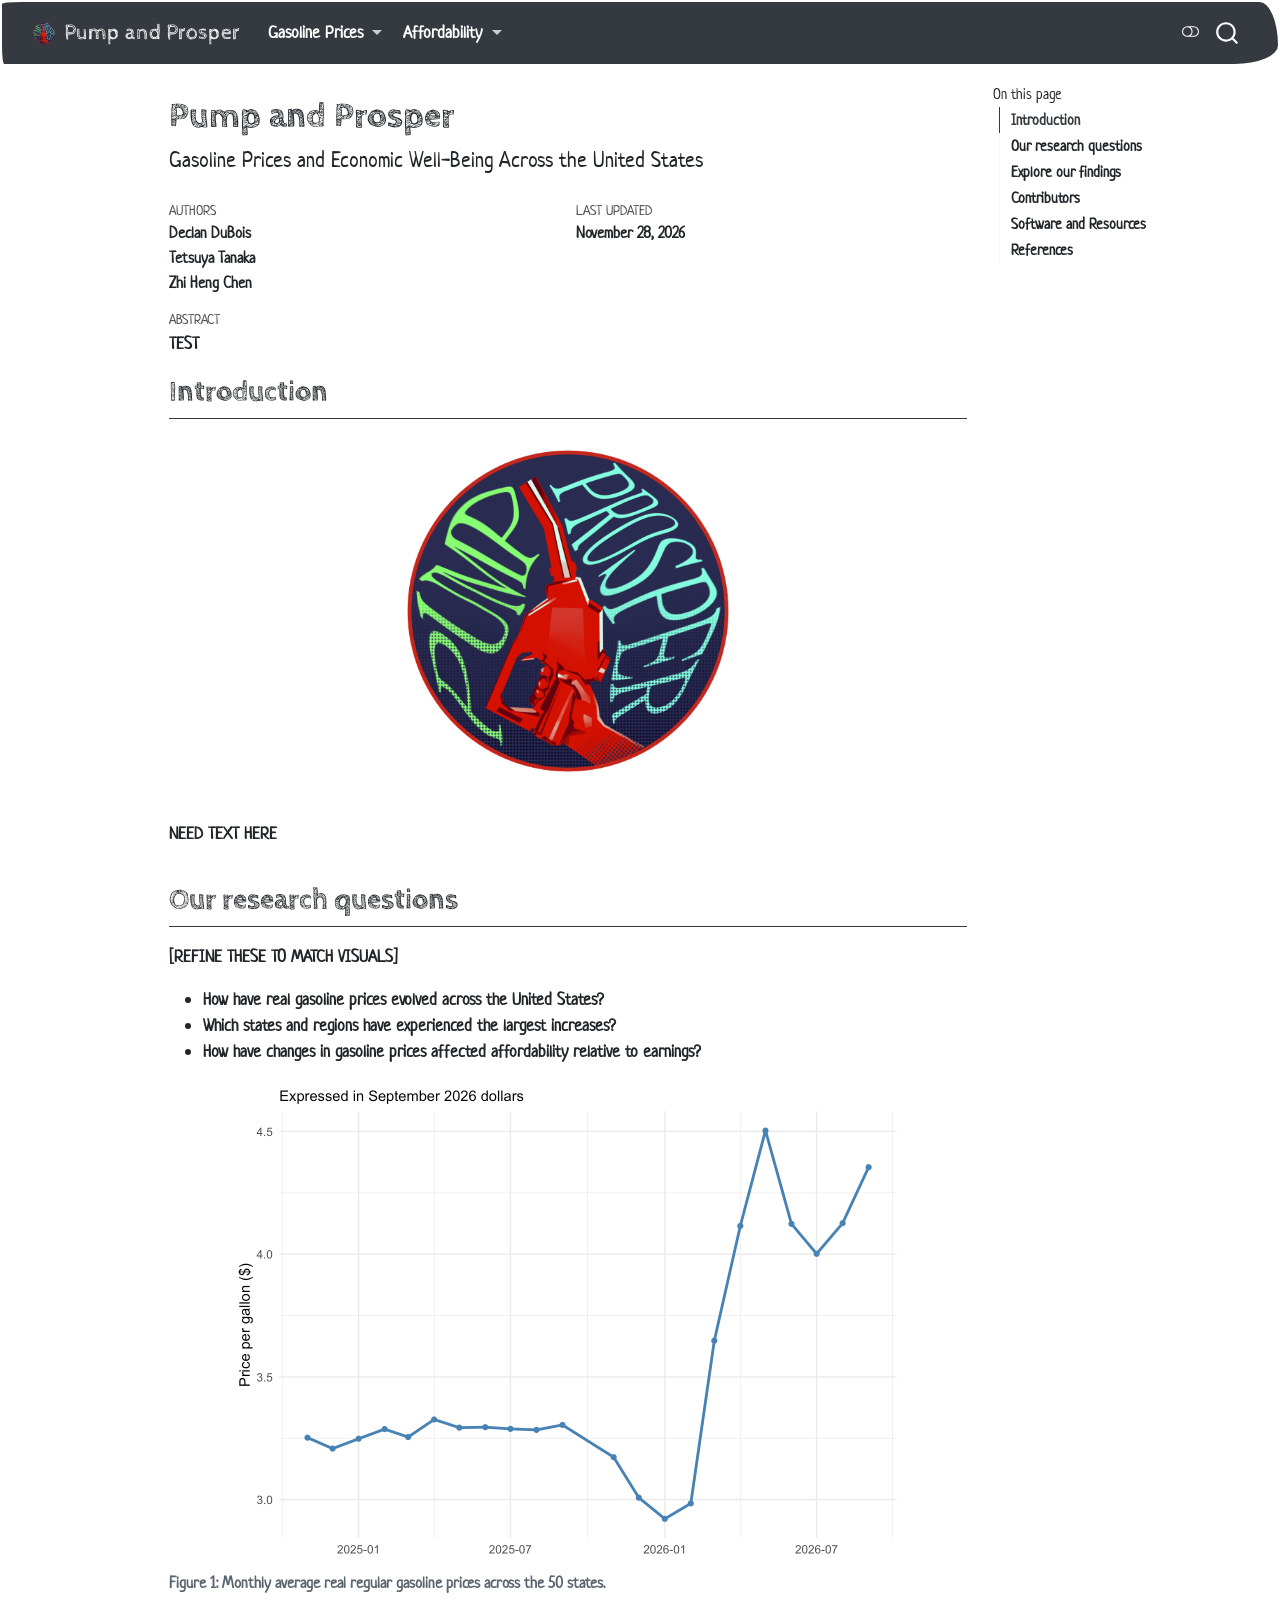
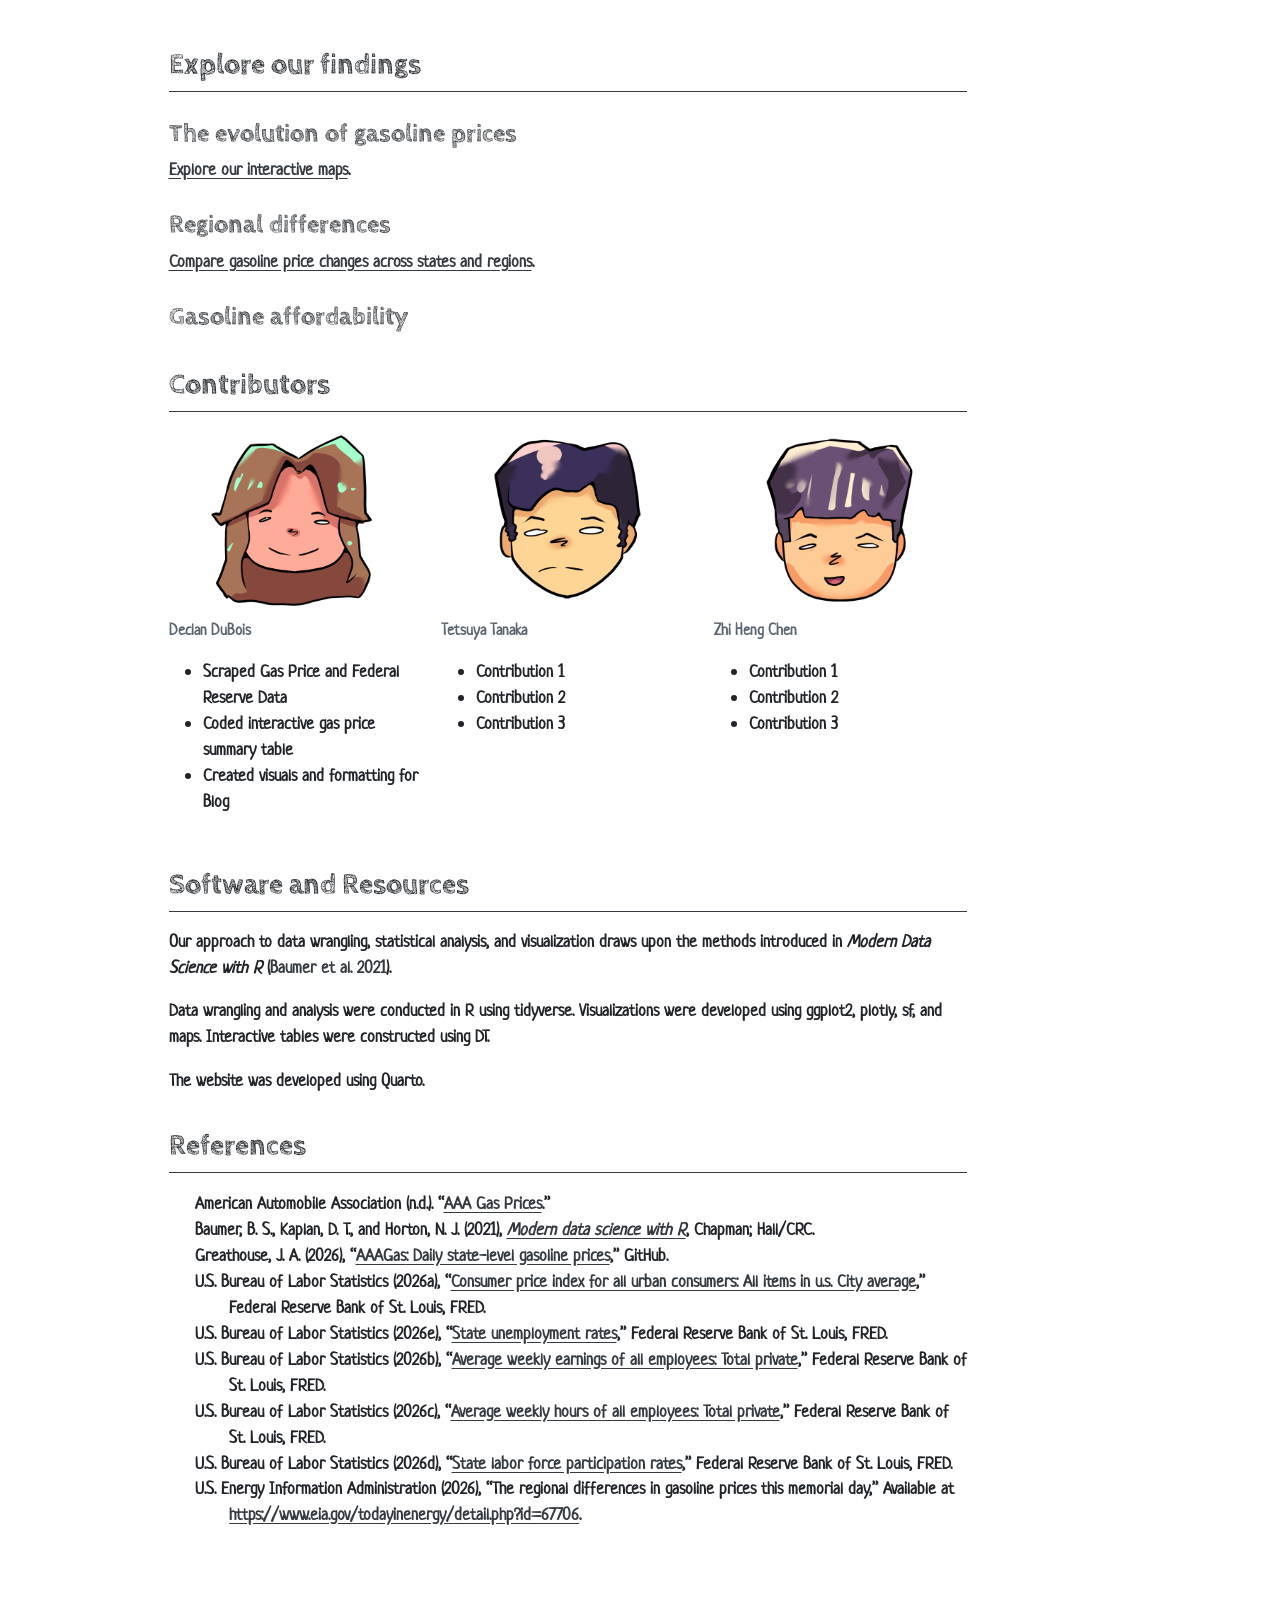
==== commit 0d5ccda4: "adding new regression" ====
--- a/docs/index.html
+++ b/docs/index.html
@@ -2,27 +2,24 @@
 <html xmlns="http://www.w3.org/1999/xhtml" lang="en" xml:lang="en"><head>
 
 <meta charset="utf-8">
-<meta name="generator" content="quarto-1.10.18">
+<meta name="generator" content="quarto-1.9.38">
 
 <meta name="viewport" content="width=device-width, initial-scale=1.0, user-scalable=yes">
 
 <meta name="author" content="Declan DuBois">
 <meta name="author" content="Tetsuya Tanaka">
 <meta name="author" content="Zhi Heng Chen">
-<meta name="dcterms.date" content="2026-11-27">
+<meta name="dcterms.date" content="2026-11-28">
 
 <title>Pump and Prosper</title>
 <style>
 /* Default styles provided by pandoc.
 ** See https://pandoc.org/MANUAL.html#variables-for-html for config info.
 */
+code{white-space: pre-wrap;}
 span.smallcaps{font-variant: small-caps;}
-div.columns{display: flex; gap: 1.5em;}
-div.column{flex: auto;}
-@media screen {
-div.columns{gap: min(4vw, 1.5em);}
-div.column{overflow-x: auto;}
-}
+div.columns{display: flex; gap: min(4vw, 1.5em);}
+div.column{flex: auto; overflow-x: auto;}
 div.hanging-indent{margin-left: 1.5em; text-indent: -1.5em;}
 ul.task-list{list-style: none;}
 ul.task-list li input[type="checkbox"] {
@@ -66,14 +63,14 @@
 <script src="site_libs/quarto-html/tippy.umd.min.js"></script>
 <script src="site_libs/quarto-html/anchor.min.js"></script>
 <link href="site_libs/quarto-html/tippy.css" rel="stylesheet">
-<link href="site_libs/quarto-html/quarto-syntax-highlighting-64a204ab8560d761af7679ceaba22944.css" rel="stylesheet" class="quarto-color-scheme" id="quarto-text-highlighting-styles">
-<link href="site_libs/quarto-html/quarto-syntax-highlighting-dark-b85bc7c33db8c58e0ec93c3465666fed.css" rel="stylesheet" class="quarto-color-scheme quarto-color-alternate" id="quarto-text-highlighting-styles">
-<link href="site_libs/quarto-html/quarto-syntax-highlighting-64a204ab8560d761af7679ceaba22944.css" rel="stylesheet" class="quarto-color-scheme-extra" id="quarto-text-highlighting-styles">
+<link href="site_libs/quarto-html/quarto-syntax-highlighting-15634bcf2e68342d4ad2dfa704d543f6.css" rel="stylesheet" class="quarto-color-scheme" id="quarto-text-highlighting-styles">
+<link href="site_libs/quarto-html/quarto-syntax-highlighting-dark-0a6b7249c26820e032cb0bd839ff02b1.css" rel="stylesheet" class="quarto-color-scheme quarto-color-alternate" id="quarto-text-highlighting-styles">
+<link href="site_libs/quarto-html/quarto-syntax-highlighting-15634bcf2e68342d4ad2dfa704d543f6.css" rel="stylesheet" class="quarto-color-scheme-extra" id="quarto-text-highlighting-styles">
 <script src="site_libs/bootstrap/bootstrap.min.js"></script>
 <link href="site_libs/bootstrap/bootstrap-icons.css" rel="stylesheet">
-<link href="site_libs/bootstrap/bootstrap-f19b235a687880688ff692bacd192bd7.min.css" rel="stylesheet" append-hash="true" class="quarto-color-scheme" id="quarto-bootstrap" data-mode="light">
-<link href="site_libs/bootstrap/bootstrap-dark-b88d872a4166eb9dc3d544bf390b55a5.min.css" rel="stylesheet" append-hash="true" class="quarto-color-scheme quarto-color-alternate" id="quarto-bootstrap" data-mode="dark">
-<link href="site_libs/bootstrap/bootstrap-f19b235a687880688ff692bacd192bd7.min.css" rel="stylesheet" append-hash="true" class="quarto-color-scheme-extra" id="quarto-bootstrap" data-mode="light">
+<link href="site_libs/bootstrap/bootstrap-9e98cc9797e268ad7c997874ebe6903a.min.css" rel="stylesheet" append-hash="true" class="quarto-color-scheme" id="quarto-bootstrap" data-mode="light">
+<link href="site_libs/bootstrap/bootstrap-dark-77a3ba3ed36a294646b084da50534689.min.css" rel="stylesheet" append-hash="true" class="quarto-color-scheme quarto-color-alternate" id="quarto-bootstrap" data-mode="dark">
+<link href="site_libs/bootstrap/bootstrap-9e98cc9797e268ad7c997874ebe6903a.min.css" rel="stylesheet" append-hash="true" class="quarto-color-scheme-extra" id="quarto-bootstrap" data-mode="light">
 <script id="quarto-search-options" type="application/json">{
   "location": "navbar",
   "copy-button": false,
@@ -372,7 +369,7 @@
     <div>
     <div class="quarto-title-meta-heading">Last updated</div>
     <div class="quarto-title-meta-contents">
-      <p class="date">November 27, 2026</p>
+      <p class="date">November 28, 2026</p>
     </div>
   </div>
   
--- a/docs/site_libs/quarto-html/quarto-syntax-highlighting-15634bcf2e68342d4ad2dfa704d543f6.css
+++ b/docs/site_libs/quarto-html/quarto-syntax-highlighting-15634bcf2e68342d4ad2dfa704d543f6.css
@@ -0,0 +1,236 @@
+/* quarto syntax highlight colors */
+:root {
+  --quarto-hl-ot-color: #003B4F;
+  --quarto-hl-at-color: #657422;
+  --quarto-hl-ss-color: #20794D;
+  --quarto-hl-an-color: #5E5E5E;
+  --quarto-hl-fu-color: #4758AB;
+  --quarto-hl-st-color: #20794D;
+  --quarto-hl-cf-color: #003B4F;
+  --quarto-hl-op-color: #5E5E5E;
+  --quarto-hl-er-color: #AD0000;
+  --quarto-hl-bn-color: #AD0000;
+  --quarto-hl-al-color: #AD0000;
+  --quarto-hl-va-color: #111111;
+  --quarto-hl-bu-color: inherit;
+  --quarto-hl-ex-color: inherit;
+  --quarto-hl-pp-color: #AD0000;
+  --quarto-hl-in-color: #5E5E5E;
+  --quarto-hl-vs-color: #20794D;
+  --quarto-hl-wa-color: #5E5E5E;
+  --quarto-hl-do-color: #5E5E5E;
+  --quarto-hl-im-color: #00769E;
+  --quarto-hl-ch-color: #20794D;
+  --quarto-hl-dt-color: #AD0000;
+  --quarto-hl-fl-color: #AD0000;
+  --quarto-hl-co-color: #5E5E5E;
+  --quarto-hl-cv-color: #5E5E5E;
+  --quarto-hl-cn-color: #8f5902;
+  --quarto-hl-sc-color: #5E5E5E;
+  --quarto-hl-dv-color: #AD0000;
+  --quarto-hl-kw-color: #003B4F;
+}
+
+/* other quarto variables */
+:root {
+  --quarto-font-monospace: SFMono-Regular, Menlo, Monaco, Consolas, "Liberation Mono", "Courier New", monospace;
+}
+
+/* syntax highlight based on Pandoc's rules */
+pre > code.sourceCode > span {
+  color: #003B4F;
+}
+
+code.sourceCode > span {
+  color: #003B4F;
+}
+
+div.sourceCode,
+div.sourceCode pre.sourceCode {
+  color: #003B4F;
+}
+
+/* Normal */
+code span {
+  color: #003B4F;
+}
+
+/* Alert */
+code span.al {
+  color: #AD0000;
+  font-style: inherit;
+}
+
+/* Annotation */
+code span.an {
+  color: #5E5E5E;
+  font-style: inherit;
+}
+
+/* Attribute */
+code span.at {
+  color: #657422;
+  font-style: inherit;
+}
+
+/* BaseN */
+code span.bn {
+  color: #AD0000;
+  font-style: inherit;
+}
+
+/* BuiltIn */
+code span.bu {
+  font-style: inherit;
+}
+
+/* ControlFlow */
+code span.cf {
+  color: #003B4F;
+  font-weight: bold;
+  font-style: inherit;
+}
+
+/* Char */
+code span.ch {
+  color: #20794D;
+  font-style: inherit;
+}
+
+/* Constant */
+code span.cn {
+  color: #8f5902;
+  font-style: inherit;
+}
+
+/* Comment */
+code span.co {
+  color: #5E5E5E;
+  font-style: inherit;
+}
+
+/* CommentVar */
+code span.cv {
+  color: #5E5E5E;
+  font-style: italic;
+}
+
+/* Documentation */
+code span.do {
+  color: #5E5E5E;
+  font-style: italic;
+}
+
+/* DataType */
+code span.dt {
+  color: #AD0000;
+  font-style: inherit;
+}
+
+/* DecVal */
+code span.dv {
+  color: #AD0000;
+  font-style: inherit;
+}
+
+/* Error */
+code span.er {
+  color: #AD0000;
+  font-style: inherit;
+}
+
+/* Extension */
+code span.ex {
+  font-style: inherit;
+}
+
+/* Float */
+code span.fl {
+  color: #AD0000;
+  font-style: inherit;
+}
+
+/* Function */
+code span.fu {
+  color: #4758AB;
+  font-style: inherit;
+}
+
+/* Import */
+code span.im {
+  color: #00769E;
+  font-style: inherit;
+}
+
+/* Information */
+code span.in {
+  color: #5E5E5E;
+  font-style: inherit;
+}
+
+/* Keyword */
+code span.kw {
+  color: #003B4F;
+  font-weight: bold;
+  font-style: inherit;
+}
+
+/* Operator */
+code span.op {
+  color: #5E5E5E;
+  font-style: inherit;
+}
+
+/* Other */
+code span.ot {
+  color: #003B4F;
+  font-style: inherit;
+}
+
+/* Preprocessor */
+code span.pp {
+  color: #AD0000;
+  font-style: inherit;
+}
+
+/* SpecialChar */
+code span.sc {
+  color: #5E5E5E;
+  font-style: inherit;
+}
+
+/* SpecialString */
+code span.ss {
+  color: #20794D;
+  font-style: inherit;
+}
+
+/* String */
+code span.st {
+  color: #20794D;
+  font-style: inherit;
+}
+
+/* Variable */
+code span.va {
+  color: #111111;
+  font-style: inherit;
+}
+
+/* VerbatimString */
+code span.vs {
+  color: #20794D;
+  font-style: inherit;
+}
+
+/* Warning */
+code span.wa {
+  color: #5E5E5E;
+  font-style: italic;
+}
+
+.prevent-inlining {
+  content: "</";
+}
+
+/*# sourceMappingURL=f23921c56f73e400b49028c9186a1aa0.css.map */
--- a/docs/site_libs/quarto-html/quarto-syntax-highlighting-dark-0a6b7249c26820e032cb0bd839ff02b1.css
+++ b/docs/site_libs/quarto-html/quarto-syntax-highlighting-dark-0a6b7249c26820e032cb0bd839ff02b1.css
@@ -0,0 +1,219 @@
+/* quarto syntax highlight colors */
+:root {
+  --quarto-hl-al-color: #f07178;
+  --quarto-hl-an-color: #d4d0ab;
+  --quarto-hl-at-color: #00e0e0;
+  --quarto-hl-bn-color: #d4d0ab;
+  --quarto-hl-bu-color: #abe338;
+  --quarto-hl-ch-color: #abe338;
+  --quarto-hl-co-color: #f8f8f2;
+  --quarto-hl-cv-color: #ffd700;
+  --quarto-hl-cn-color: #ffd700;
+  --quarto-hl-cf-color: #ffa07a;
+  --quarto-hl-dt-color: #ffa07a;
+  --quarto-hl-dv-color: #d4d0ab;
+  --quarto-hl-do-color: #f8f8f2;
+  --quarto-hl-er-color: #f07178;
+  --quarto-hl-ex-color: #00e0e0;
+  --quarto-hl-fl-color: #d4d0ab;
+  --quarto-hl-fu-color: #ffa07a;
+  --quarto-hl-im-color: #abe338;
+  --quarto-hl-in-color: #d4d0ab;
+  --quarto-hl-kw-color: #ffa07a;
+  --quarto-hl-op-color: #ffa07a;
+  --quarto-hl-ot-color: #00e0e0;
+  --quarto-hl-pp-color: #dcc6e0;
+  --quarto-hl-re-color: #00e0e0;
+  --quarto-hl-sc-color: #abe338;
+  --quarto-hl-ss-color: #abe338;
+  --quarto-hl-st-color: #abe338;
+  --quarto-hl-va-color: #00e0e0;
+  --quarto-hl-vs-color: #abe338;
+  --quarto-hl-wa-color: #dcc6e0;
+}
+
+/* other quarto variables */
+:root {
+  --quarto-font-monospace: SFMono-Regular, Menlo, Monaco, Consolas, "Liberation Mono", "Courier New", monospace;
+}
+
+/* syntax highlight based on Pandoc's rules */
+pre > code.sourceCode > span {
+  color: #f8f8f2;
+}
+
+code.sourceCode > span {
+  color: #f8f8f2;
+}
+
+div.sourceCode,
+div.sourceCode pre.sourceCode {
+  color: #f8f8f2;
+}
+
+/* Normal */
+code span {
+  color: #f8f8f2;
+}
+
+/* Alert */
+code span.al {
+  color: #f07178;
+}
+
+/* Annotation */
+code span.an {
+  color: #d4d0ab;
+}
+
+/* Attribute */
+code span.at {
+  color: #00e0e0;
+}
+
+/* BaseN */
+code span.bn {
+  color: #d4d0ab;
+}
+
+/* BuiltIn */
+code span.bu {
+  color: #abe338;
+}
+
+/* ControlFlow */
+code span.cf {
+  font-weight: bold;
+  color: #ffa07a;
+}
+
+/* Char */
+code span.ch {
+  color: #abe338;
+}
+
+/* Constant */
+code span.cn {
+  color: #ffd700;
+}
+
+/* Comment */
+code span.co {
+  font-style: italic;
+  color: #f8f8f2;
+}
+
+/* CommentVar */
+code span.cv {
+  color: #ffd700;
+}
+
+/* Documentation */
+code span.do {
+  color: #f8f8f2;
+}
+
+/* DataType */
+code span.dt {
+  color: #ffa07a;
+}
+
+/* DecVal */
+code span.dv {
+  color: #d4d0ab;
+}
+
+/* Error */
+code span.er {
+  color: #f07178;
+  text-decoration: underline;
+}
+
+/* Extension */
+code span.ex {
+  font-weight: bold;
+  color: #00e0e0;
+}
+
+/* Float */
+code span.fl {
+  color: #d4d0ab;
+}
+
+/* Function */
+code span.fu {
+  color: #ffa07a;
+}
+
+/* Import */
+code span.im {
+  color: #abe338;
+}
+
+/* Information */
+code span.in {
+  color: #d4d0ab;
+}
+
+/* Keyword */
+code span.kw {
+  font-weight: bold;
+  color: #ffa07a;
+}
+
+/* Operator */
+code span.op {
+  color: #ffa07a;
+}
+
+/* Other */
+code span.ot {
+  color: #00e0e0;
+}
+
+/* Preprocessor */
+code span.pp {
+  color: #dcc6e0;
+}
+
+/* RegionMarker */
+code span.re {
+  background-color: #f8f8f2;
+  color: #00e0e0;
+}
+
+/* SpecialChar */
+code span.sc {
+  color: #abe338;
+}
+
+/* SpecialString */
+code span.ss {
+  color: #abe338;
+}
+
+/* String */
+code span.st {
+  color: #abe338;
+}
+
+/* Variable */
+code span.va {
+  color: #00e0e0;
+}
+
+/* VerbatimString */
+code span.vs {
+  color: #abe338;
+}
+
+/* Warning */
+code span.wa {
+  color: #dcc6e0;
+}
+
+.prevent-inlining {
+  content: "</";
+}
+
+/*# sourceMappingURL=175367c052bafc98bd680af3479823f0.css.map */
--- a/docs/site_libs/quarto-html/quarto-syntax-highlighting-15634bcf2e68342d4ad2dfa704d543f6.css
+++ b/docs/site_libs/quarto-html/quarto-syntax-highlighting-15634bcf2e68342d4ad2dfa704d543f6.css
@@ -0,0 +1,236 @@
+/* quarto syntax highlight colors */
+:root {
+  --quarto-hl-ot-color: #003B4F;
+  --quarto-hl-at-color: #657422;
+  --quarto-hl-ss-color: #20794D;
+  --quarto-hl-an-color: #5E5E5E;
+  --quarto-hl-fu-color: #4758AB;
+  --quarto-hl-st-color: #20794D;
+  --quarto-hl-cf-color: #003B4F;
+  --quarto-hl-op-color: #5E5E5E;
+  --quarto-hl-er-color: #AD0000;
+  --quarto-hl-bn-color: #AD0000;
+  --quarto-hl-al-color: #AD0000;
+  --quarto-hl-va-color: #111111;
+  --quarto-hl-bu-color: inherit;
+  --quarto-hl-ex-color: inherit;
+  --quarto-hl-pp-color: #AD0000;
+  --quarto-hl-in-color: #5E5E5E;
+  --quarto-hl-vs-color: #20794D;
+  --quarto-hl-wa-color: #5E5E5E;
+  --quarto-hl-do-color: #5E5E5E;
+  --quarto-hl-im-color: #00769E;
+  --quarto-hl-ch-color: #20794D;
+  --quarto-hl-dt-color: #AD0000;
+  --quarto-hl-fl-color: #AD0000;
+  --quarto-hl-co-color: #5E5E5E;
+  --quarto-hl-cv-color: #5E5E5E;
+  --quarto-hl-cn-color: #8f5902;
+  --quarto-hl-sc-color: #5E5E5E;
+  --quarto-hl-dv-color: #AD0000;
+  --quarto-hl-kw-color: #003B4F;
+}
+
+/* other quarto variables */
+:root {
+  --quarto-font-monospace: SFMono-Regular, Menlo, Monaco, Consolas, "Liberation Mono", "Courier New", monospace;
+}
+
+/* syntax highlight based on Pandoc's rules */
+pre > code.sourceCode > span {
+  color: #003B4F;
+}
+
+code.sourceCode > span {
+  color: #003B4F;
+}
+
+div.sourceCode,
+div.sourceCode pre.sourceCode {
+  color: #003B4F;
+}
+
+/* Normal */
+code span {
+  color: #003B4F;
+}
+
+/* Alert */
+code span.al {
+  color: #AD0000;
+  font-style: inherit;
+}
+
+/* Annotation */
+code span.an {
+  color: #5E5E5E;
+  font-style: inherit;
+}
+
+/* Attribute */
+code span.at {
+  color: #657422;
+  font-style: inherit;
+}
+
+/* BaseN */
+code span.bn {
+  color: #AD0000;
+  font-style: inherit;
+}
+
+/* BuiltIn */
+code span.bu {
+  font-style: inherit;
+}
+
+/* ControlFlow */
+code span.cf {
+  color: #003B4F;
+  font-weight: bold;
+  font-style: inherit;
+}
+
+/* Char */
+code span.ch {
+  color: #20794D;
+  font-style: inherit;
+}
+
+/* Constant */
+code span.cn {
+  color: #8f5902;
+  font-style: inherit;
+}
+
+/* Comment */
+code span.co {
+  color: #5E5E5E;
+  font-style: inherit;
+}
+
+/* CommentVar */
+code span.cv {
+  color: #5E5E5E;
+  font-style: italic;
+}
+
+/* Documentation */
+code span.do {
+  color: #5E5E5E;
+  font-style: italic;
+}
+
+/* DataType */
+code span.dt {
+  color: #AD0000;
+  font-style: inherit;
+}
+
+/* DecVal */
+code span.dv {
+  color: #AD0000;
+  font-style: inherit;
+}
+
+/* Error */
+code span.er {
+  color: #AD0000;
+  font-style: inherit;
+}
+
+/* Extension */
+code span.ex {
+  font-style: inherit;
+}
+
+/* Float */
+code span.fl {
+  color: #AD0000;
+  font-style: inherit;
+}
+
+/* Function */
+code span.fu {
+  color: #4758AB;
+  font-style: inherit;
+}
+
+/* Import */
+code span.im {
+  color: #00769E;
+  font-style: inherit;
+}
+
+/* Information */
+code span.in {
+  color: #5E5E5E;
+  font-style: inherit;
+}
+
+/* Keyword */
+code span.kw {
+  color: #003B4F;
+  font-weight: bold;
+  font-style: inherit;
+}
+
+/* Operator */
+code span.op {
+  color: #5E5E5E;
+  font-style: inherit;
+}
+
+/* Other */
+code span.ot {
+  color: #003B4F;
+  font-style: inherit;
+}
+
+/* Preprocessor */
+code span.pp {
+  color: #AD0000;
+  font-style: inherit;
+}
+
+/* SpecialChar */
+code span.sc {
+  color: #5E5E5E;
+  font-style: inherit;
+}
+
+/* SpecialString */
+code span.ss {
+  color: #20794D;
+  font-style: inherit;
+}
+
+/* String */
+code span.st {
+  color: #20794D;
+  font-style: inherit;
+}
+
+/* Variable */
+code span.va {
+  color: #111111;
+  font-style: inherit;
+}
+
+/* VerbatimString */
+code span.vs {
+  color: #20794D;
+  font-style: inherit;
+}
+
+/* Warning */
+code span.wa {
+  color: #5E5E5E;
+  font-style: italic;
+}
+
+.prevent-inlining {
+  content: "</";
+}
+
+/*# sourceMappingURL=f23921c56f73e400b49028c9186a1aa0.css.map */
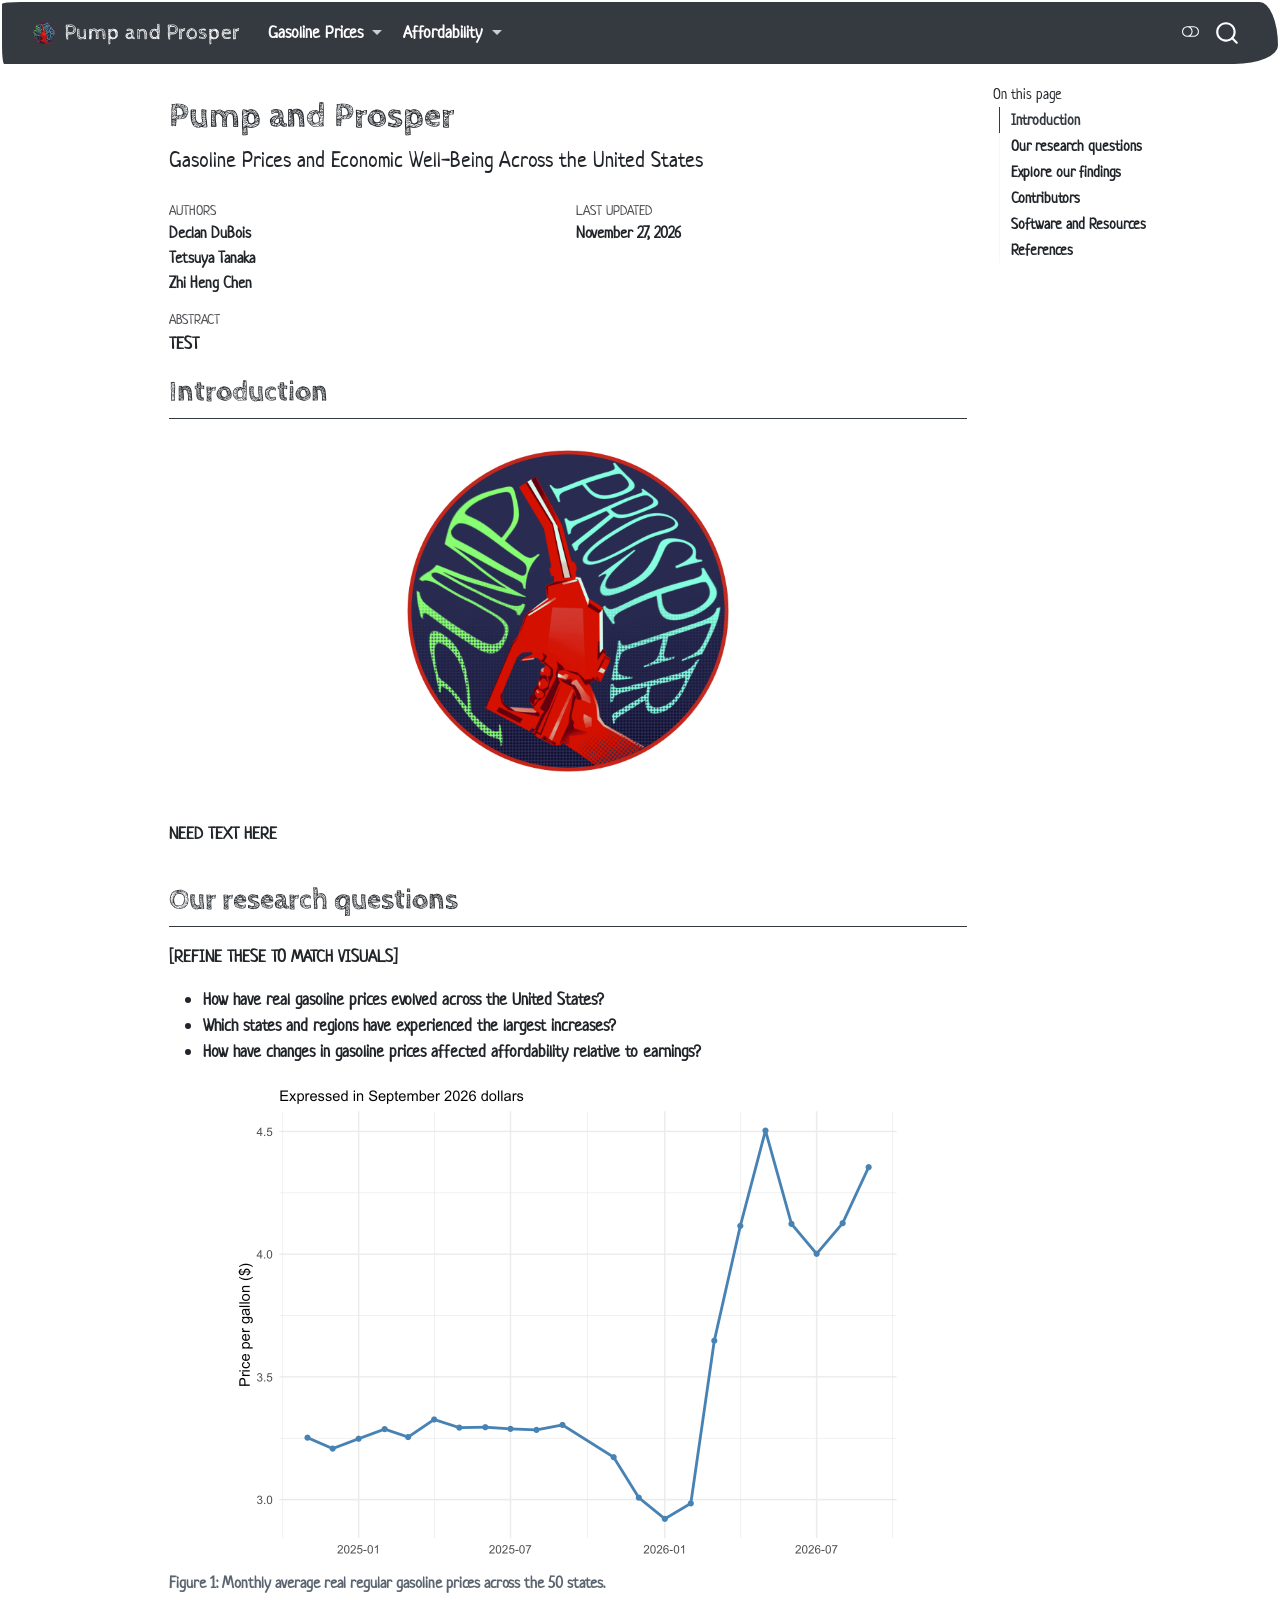
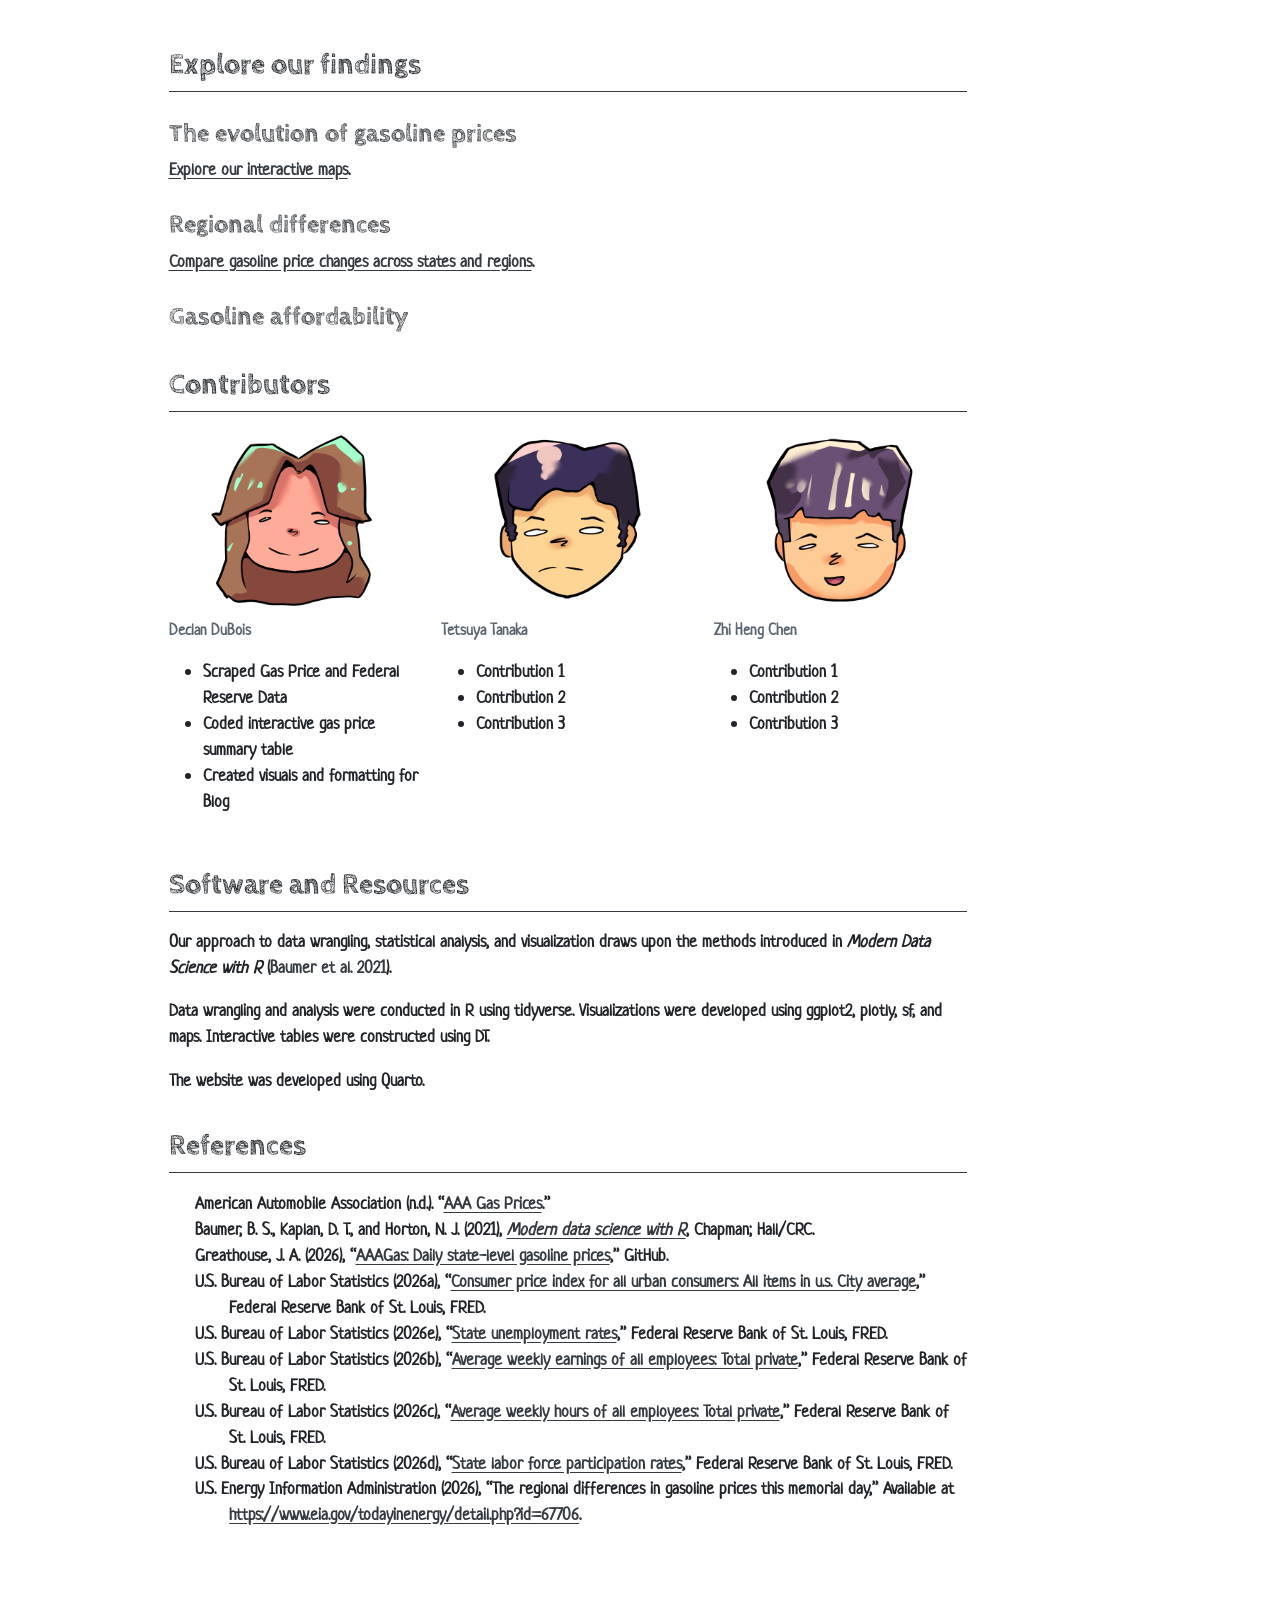
==== commit 83c3f120: "interactive map update" ====
--- a/docs/index.html
+++ b/docs/index.html
@@ -2,20 +2,17 @@
 <html xmlns="http://www.w3.org/1999/xhtml" lang="en" xml:lang="en"><head>
 
 <meta charset="utf-8">
-<meta name="generator" content="quarto-1.9.38">
+<meta name="generator" content="quarto-1.8.25">
 
 <meta name="viewport" content="width=device-width, initial-scale=1.0, user-scalable=yes">
 
 <meta name="author" content="Declan DuBois">
 <meta name="author" content="Tetsuya Tanaka">
 <meta name="author" content="Zhi Heng Chen">
-<meta name="dcterms.date" content="2026-11-28">
+<meta name="dcterms.date" content="2026-11-27">
 
 <title>Pump and Prosper</title>
 <style>
-/* Default styles provided by pandoc.
-** See https://pandoc.org/MANUAL.html#variables-for-html for config info.
-*/
 code{white-space: pre-wrap;}
 span.smallcaps{font-variant: small-caps;}
 div.columns{display: flex; gap: min(4vw, 1.5em);}
@@ -59,18 +56,19 @@
 <meta name="quarto:offset" content="./">
 <script src="site_libs/quarto-html/quarto.js" type="module"></script>
 <script src="site_libs/quarto-html/tabsets/tabsets.js" type="module"></script>
+<script src="site_libs/quarto-html/axe/axe-check.js" type="module"></script>
 <script src="site_libs/quarto-html/popper.min.js"></script>
 <script src="site_libs/quarto-html/tippy.umd.min.js"></script>
 <script src="site_libs/quarto-html/anchor.min.js"></script>
 <link href="site_libs/quarto-html/tippy.css" rel="stylesheet">
-<link href="site_libs/quarto-html/quarto-syntax-highlighting-15634bcf2e68342d4ad2dfa704d543f6.css" rel="stylesheet" class="quarto-color-scheme" id="quarto-text-highlighting-styles">
-<link href="site_libs/quarto-html/quarto-syntax-highlighting-dark-0a6b7249c26820e032cb0bd839ff02b1.css" rel="stylesheet" class="quarto-color-scheme quarto-color-alternate" id="quarto-text-highlighting-styles">
-<link href="site_libs/quarto-html/quarto-syntax-highlighting-15634bcf2e68342d4ad2dfa704d543f6.css" rel="stylesheet" class="quarto-color-scheme-extra" id="quarto-text-highlighting-styles">
+<link href="site_libs/quarto-html/quarto-syntax-highlighting-7b89279ff1a6dce999919e0e67d4d9ec.css" rel="stylesheet" class="quarto-color-scheme" id="quarto-text-highlighting-styles">
+<link href="site_libs/quarto-html/quarto-syntax-highlighting-dark-707d8167ce6003fca903bfe2be84ab7f.css" rel="stylesheet" class="quarto-color-scheme quarto-color-alternate" id="quarto-text-highlighting-styles">
+<link href="site_libs/quarto-html/quarto-syntax-highlighting-7b89279ff1a6dce999919e0e67d4d9ec.css" rel="stylesheet" class="quarto-color-scheme-extra" id="quarto-text-highlighting-styles">
 <script src="site_libs/bootstrap/bootstrap.min.js"></script>
 <link href="site_libs/bootstrap/bootstrap-icons.css" rel="stylesheet">
-<link href="site_libs/bootstrap/bootstrap-9e98cc9797e268ad7c997874ebe6903a.min.css" rel="stylesheet" append-hash="true" class="quarto-color-scheme" id="quarto-bootstrap" data-mode="light">
-<link href="site_libs/bootstrap/bootstrap-dark-77a3ba3ed36a294646b084da50534689.min.css" rel="stylesheet" append-hash="true" class="quarto-color-scheme quarto-color-alternate" id="quarto-bootstrap" data-mode="dark">
-<link href="site_libs/bootstrap/bootstrap-9e98cc9797e268ad7c997874ebe6903a.min.css" rel="stylesheet" append-hash="true" class="quarto-color-scheme-extra" id="quarto-bootstrap" data-mode="light">
+<link href="site_libs/bootstrap/bootstrap-89d8172b3389aeab27f995813971d308.min.css" rel="stylesheet" append-hash="true" class="quarto-color-scheme" id="quarto-bootstrap" data-mode="light">
+<link href="site_libs/bootstrap/bootstrap-dark-55c47c2dcb485dbd736d9752e299f426.min.css" rel="stylesheet" append-hash="true" class="quarto-color-scheme quarto-color-alternate" id="quarto-bootstrap" data-mode="dark">
+<link href="site_libs/bootstrap/bootstrap-89d8172b3389aeab27f995813971d308.min.css" rel="stylesheet" append-hash="true" class="quarto-color-scheme-extra" id="quarto-bootstrap" data-mode="light">
 <script id="quarto-search-options" type="application/json">{
   "location": "navbar",
   "copy-button": false,
@@ -292,7 +290,7 @@
     </a>
     <ul class="dropdown-menu" aria-labelledby="nav-menu-gasoline-prices">    
         <li>
-    <a class="dropdown-item" href="./visuals/map_zhi.html">
+    <a class="dropdown-item" href="./visuals/map_zhi.qmd">
  <span class="dropdown-text">Interactive Maps</span></a>
   </li>  
         <li>
@@ -369,7 +367,7 @@
     <div>
     <div class="quarto-title-meta-heading">Last updated</div>
     <div class="quarto-title-meta-contents">
-      <p class="date">November 28, 2026</p>
+      <p class="date">November 27, 2026</p>
     </div>
   </div>
   
@@ -423,7 +421,7 @@
 <h2 class="anchored" data-anchor-id="explore-our-findings">Explore our findings</h2>
 <section id="the-evolution-of-gasoline-prices" class="level3">
 <h3 class="anchored" data-anchor-id="the-evolution-of-gasoline-prices">The evolution of gasoline prices</h3>
-<p><a href="./visuals/map_zhi.html">Explore our interactive maps</a>.</p>
+<p><a href="visuals/interactive_map_final.qmd">Explore our interactive maps</a>.</p>
 </section>
 <section id="regional-differences" class="level3">
 <h3 class="anchored" data-anchor-id="regional-differences">Regional differences</h3>
--- a/docs/site_libs/quarto-html/quarto-syntax-highlighting-7b89279ff1a6dce999919e0e67d4d9ec.css
+++ b/docs/site_libs/quarto-html/quarto-syntax-highlighting-7b89279ff1a6dce999919e0e67d4d9ec.css
@@ -0,0 +1,236 @@
+/* quarto syntax highlight colors */
+:root {
+  --quarto-hl-ot-color: #003B4F;
+  --quarto-hl-at-color: #657422;
+  --quarto-hl-ss-color: #20794D;
+  --quarto-hl-an-color: #5E5E5E;
+  --quarto-hl-fu-color: #4758AB;
+  --quarto-hl-st-color: #20794D;
+  --quarto-hl-cf-color: #003B4F;
+  --quarto-hl-op-color: #5E5E5E;
+  --quarto-hl-er-color: #AD0000;
+  --quarto-hl-bn-color: #AD0000;
+  --quarto-hl-al-color: #AD0000;
+  --quarto-hl-va-color: #111111;
+  --quarto-hl-bu-color: inherit;
+  --quarto-hl-ex-color: inherit;
+  --quarto-hl-pp-color: #AD0000;
+  --quarto-hl-in-color: #5E5E5E;
+  --quarto-hl-vs-color: #20794D;
+  --quarto-hl-wa-color: #5E5E5E;
+  --quarto-hl-do-color: #5E5E5E;
+  --quarto-hl-im-color: #00769E;
+  --quarto-hl-ch-color: #20794D;
+  --quarto-hl-dt-color: #AD0000;
+  --quarto-hl-fl-color: #AD0000;
+  --quarto-hl-co-color: #5E5E5E;
+  --quarto-hl-cv-color: #5E5E5E;
+  --quarto-hl-cn-color: #8f5902;
+  --quarto-hl-sc-color: #5E5E5E;
+  --quarto-hl-dv-color: #AD0000;
+  --quarto-hl-kw-color: #003B4F;
+}
+
+/* other quarto variables */
+:root {
+  --quarto-font-monospace: SFMono-Regular, Menlo, Monaco, Consolas, "Liberation Mono", "Courier New", monospace;
+}
+
+/* syntax highlight based on Pandoc's rules */
+pre > code.sourceCode > span {
+  color: #003B4F;
+}
+
+code.sourceCode > span {
+  color: #003B4F;
+}
+
+div.sourceCode,
+div.sourceCode pre.sourceCode {
+  color: #003B4F;
+}
+
+/* Normal */
+code span {
+  color: #003B4F;
+}
+
+/* Alert */
+code span.al {
+  color: #AD0000;
+  font-style: inherit;
+}
+
+/* Annotation */
+code span.an {
+  color: #5E5E5E;
+  font-style: inherit;
+}
+
+/* Attribute */
+code span.at {
+  color: #657422;
+  font-style: inherit;
+}
+
+/* BaseN */
+code span.bn {
+  color: #AD0000;
+  font-style: inherit;
+}
+
+/* BuiltIn */
+code span.bu {
+  font-style: inherit;
+}
+
+/* ControlFlow */
+code span.cf {
+  color: #003B4F;
+  font-weight: bold;
+  font-style: inherit;
+}
+
+/* Char */
+code span.ch {
+  color: #20794D;
+  font-style: inherit;
+}
+
+/* Constant */
+code span.cn {
+  color: #8f5902;
+  font-style: inherit;
+}
+
+/* Comment */
+code span.co {
+  color: #5E5E5E;
+  font-style: inherit;
+}
+
+/* CommentVar */
+code span.cv {
+  color: #5E5E5E;
+  font-style: italic;
+}
+
+/* Documentation */
+code span.do {
+  color: #5E5E5E;
+  font-style: italic;
+}
+
+/* DataType */
+code span.dt {
+  color: #AD0000;
+  font-style: inherit;
+}
+
+/* DecVal */
+code span.dv {
+  color: #AD0000;
+  font-style: inherit;
+}
+
+/* Error */
+code span.er {
+  color: #AD0000;
+  font-style: inherit;
+}
+
+/* Extension */
+code span.ex {
+  font-style: inherit;
+}
+
+/* Float */
+code span.fl {
+  color: #AD0000;
+  font-style: inherit;
+}
+
+/* Function */
+code span.fu {
+  color: #4758AB;
+  font-style: inherit;
+}
+
+/* Import */
+code span.im {
+  color: #00769E;
+  font-style: inherit;
+}
+
+/* Information */
+code span.in {
+  color: #5E5E5E;
+  font-style: inherit;
+}
+
+/* Keyword */
+code span.kw {
+  color: #003B4F;
+  font-weight: bold;
+  font-style: inherit;
+}
+
+/* Operator */
+code span.op {
+  color: #5E5E5E;
+  font-style: inherit;
+}
+
+/* Other */
+code span.ot {
+  color: #003B4F;
+  font-style: inherit;
+}
+
+/* Preprocessor */
+code span.pp {
+  color: #AD0000;
+  font-style: inherit;
+}
+
+/* SpecialChar */
+code span.sc {
+  color: #5E5E5E;
+  font-style: inherit;
+}
+
+/* SpecialString */
+code span.ss {
+  color: #20794D;
+  font-style: inherit;
+}
+
+/* String */
+code span.st {
+  color: #20794D;
+  font-style: inherit;
+}
+
+/* Variable */
+code span.va {
+  color: #111111;
+  font-style: inherit;
+}
+
+/* VerbatimString */
+code span.vs {
+  color: #20794D;
+  font-style: inherit;
+}
+
+/* Warning */
+code span.wa {
+  color: #5E5E5E;
+  font-style: italic;
+}
+
+.prevent-inlining {
+  content: "</";
+}
+
+/*# sourceMappingURL=3944bc705cfaf4c80e56f77c5205168a.css.map */
--- a/docs/site_libs/quarto-html/quarto-syntax-highlighting-dark-707d8167ce6003fca903bfe2be84ab7f.css
+++ b/docs/site_libs/quarto-html/quarto-syntax-highlighting-dark-707d8167ce6003fca903bfe2be84ab7f.css
@@ -0,0 +1,219 @@
+/* quarto syntax highlight colors */
+:root {
+  --quarto-hl-al-color: #f07178;
+  --quarto-hl-an-color: #d4d0ab;
+  --quarto-hl-at-color: #00e0e0;
+  --quarto-hl-bn-color: #d4d0ab;
+  --quarto-hl-bu-color: #abe338;
+  --quarto-hl-ch-color: #abe338;
+  --quarto-hl-co-color: #f8f8f2;
+  --quarto-hl-cv-color: #ffd700;
+  --quarto-hl-cn-color: #ffd700;
+  --quarto-hl-cf-color: #ffa07a;
+  --quarto-hl-dt-color: #ffa07a;
+  --quarto-hl-dv-color: #d4d0ab;
+  --quarto-hl-do-color: #f8f8f2;
+  --quarto-hl-er-color: #f07178;
+  --quarto-hl-ex-color: #00e0e0;
+  --quarto-hl-fl-color: #d4d0ab;
+  --quarto-hl-fu-color: #ffa07a;
+  --quarto-hl-im-color: #abe338;
+  --quarto-hl-in-color: #d4d0ab;
+  --quarto-hl-kw-color: #ffa07a;
+  --quarto-hl-op-color: #ffa07a;
+  --quarto-hl-ot-color: #00e0e0;
+  --quarto-hl-pp-color: #dcc6e0;
+  --quarto-hl-re-color: #00e0e0;
+  --quarto-hl-sc-color: #abe338;
+  --quarto-hl-ss-color: #abe338;
+  --quarto-hl-st-color: #abe338;
+  --quarto-hl-va-color: #00e0e0;
+  --quarto-hl-vs-color: #abe338;
+  --quarto-hl-wa-color: #dcc6e0;
+}
+
+/* other quarto variables */
+:root {
+  --quarto-font-monospace: SFMono-Regular, Menlo, Monaco, Consolas, "Liberation Mono", "Courier New", monospace;
+}
+
+/* syntax highlight based on Pandoc's rules */
+pre > code.sourceCode > span {
+  color: #f8f8f2;
+}
+
+code.sourceCode > span {
+  color: #f8f8f2;
+}
+
+div.sourceCode,
+div.sourceCode pre.sourceCode {
+  color: #f8f8f2;
+}
+
+/* Normal */
+code span {
+  color: #f8f8f2;
+}
+
+/* Alert */
+code span.al {
+  color: #f07178;
+}
+
+/* Annotation */
+code span.an {
+  color: #d4d0ab;
+}
+
+/* Attribute */
+code span.at {
+  color: #00e0e0;
+}
+
+/* BaseN */
+code span.bn {
+  color: #d4d0ab;
+}
+
+/* BuiltIn */
+code span.bu {
+  color: #abe338;
+}
+
+/* ControlFlow */
+code span.cf {
+  font-weight: bold;
+  color: #ffa07a;
+}
+
+/* Char */
+code span.ch {
+  color: #abe338;
+}
+
+/* Constant */
+code span.cn {
+  color: #ffd700;
+}
+
+/* Comment */
+code span.co {
+  font-style: italic;
+  color: #f8f8f2;
+}
+
+/* CommentVar */
+code span.cv {
+  color: #ffd700;
+}
+
+/* Documentation */
+code span.do {
+  color: #f8f8f2;
+}
+
+/* DataType */
+code span.dt {
+  color: #ffa07a;
+}
+
+/* DecVal */
+code span.dv {
+  color: #d4d0ab;
+}
+
+/* Error */
+code span.er {
+  color: #f07178;
+  text-decoration: underline;
+}
+
+/* Extension */
+code span.ex {
+  font-weight: bold;
+  color: #00e0e0;
+}
+
+/* Float */
+code span.fl {
+  color: #d4d0ab;
+}
+
+/* Function */
+code span.fu {
+  color: #ffa07a;
+}
+
+/* Import */
+code span.im {
+  color: #abe338;
+}
+
+/* Information */
+code span.in {
+  color: #d4d0ab;
+}
+
+/* Keyword */
+code span.kw {
+  font-weight: bold;
+  color: #ffa07a;
+}
+
+/* Operator */
+code span.op {
+  color: #ffa07a;
+}
+
+/* Other */
+code span.ot {
+  color: #00e0e0;
+}
+
+/* Preprocessor */
+code span.pp {
+  color: #dcc6e0;
+}
+
+/* RegionMarker */
+code span.re {
+  background-color: #f8f8f2;
+  color: #00e0e0;
+}
+
+/* SpecialChar */
+code span.sc {
+  color: #abe338;
+}
+
+/* SpecialString */
+code span.ss {
+  color: #abe338;
+}
+
+/* String */
+code span.st {
+  color: #abe338;
+}
+
+/* Variable */
+code span.va {
+  color: #00e0e0;
+}
+
+/* VerbatimString */
+code span.vs {
+  color: #abe338;
+}
+
+/* Warning */
+code span.wa {
+  color: #dcc6e0;
+}
+
+.prevent-inlining {
+  content: "</";
+}
+
+/*# sourceMappingURL=f5ab3bb6f5ded8da9f12dd3a91d3da26.css.map */
--- a/docs/site_libs/quarto-html/quarto-syntax-highlighting-7b89279ff1a6dce999919e0e67d4d9ec.css
+++ b/docs/site_libs/quarto-html/quarto-syntax-highlighting-7b89279ff1a6dce999919e0e67d4d9ec.css
@@ -0,0 +1,236 @@
+/* quarto syntax highlight colors */
+:root {
+  --quarto-hl-ot-color: #003B4F;
+  --quarto-hl-at-color: #657422;
+  --quarto-hl-ss-color: #20794D;
+  --quarto-hl-an-color: #5E5E5E;
+  --quarto-hl-fu-color: #4758AB;
+  --quarto-hl-st-color: #20794D;
+  --quarto-hl-cf-color: #003B4F;
+  --quarto-hl-op-color: #5E5E5E;
+  --quarto-hl-er-color: #AD0000;
+  --quarto-hl-bn-color: #AD0000;
+  --quarto-hl-al-color: #AD0000;
+  --quarto-hl-va-color: #111111;
+  --quarto-hl-bu-color: inherit;
+  --quarto-hl-ex-color: inherit;
+  --quarto-hl-pp-color: #AD0000;
+  --quarto-hl-in-color: #5E5E5E;
+  --quarto-hl-vs-color: #20794D;
+  --quarto-hl-wa-color: #5E5E5E;
+  --quarto-hl-do-color: #5E5E5E;
+  --quarto-hl-im-color: #00769E;
+  --quarto-hl-ch-color: #20794D;
+  --quarto-hl-dt-color: #AD0000;
+  --quarto-hl-fl-color: #AD0000;
+  --quarto-hl-co-color: #5E5E5E;
+  --quarto-hl-cv-color: #5E5E5E;
+  --quarto-hl-cn-color: #8f5902;
+  --quarto-hl-sc-color: #5E5E5E;
+  --quarto-hl-dv-color: #AD0000;
+  --quarto-hl-kw-color: #003B4F;
+}
+
+/* other quarto variables */
+:root {
+  --quarto-font-monospace: SFMono-Regular, Menlo, Monaco, Consolas, "Liberation Mono", "Courier New", monospace;
+}
+
+/* syntax highlight based on Pandoc's rules */
+pre > code.sourceCode > span {
+  color: #003B4F;
+}
+
+code.sourceCode > span {
+  color: #003B4F;
+}
+
+div.sourceCode,
+div.sourceCode pre.sourceCode {
+  color: #003B4F;
+}
+
+/* Normal */
+code span {
+  color: #003B4F;
+}
+
+/* Alert */
+code span.al {
+  color: #AD0000;
+  font-style: inherit;
+}
+
+/* Annotation */
+code span.an {
+  color: #5E5E5E;
+  font-style: inherit;
+}
+
+/* Attribute */
+code span.at {
+  color: #657422;
+  font-style: inherit;
+}
+
+/* BaseN */
+code span.bn {
+  color: #AD0000;
+  font-style: inherit;
+}
+
+/* BuiltIn */
+code span.bu {
+  font-style: inherit;
+}
+
+/* ControlFlow */
+code span.cf {
+  color: #003B4F;
+  font-weight: bold;
+  font-style: inherit;
+}
+
+/* Char */
+code span.ch {
+  color: #20794D;
+  font-style: inherit;
+}
+
+/* Constant */
+code span.cn {
+  color: #8f5902;
+  font-style: inherit;
+}
+
+/* Comment */
+code span.co {
+  color: #5E5E5E;
+  font-style: inherit;
+}
+
+/* CommentVar */
+code span.cv {
+  color: #5E5E5E;
+  font-style: italic;
+}
+
+/* Documentation */
+code span.do {
+  color: #5E5E5E;
+  font-style: italic;
+}
+
+/* DataType */
+code span.dt {
+  color: #AD0000;
+  font-style: inherit;
+}
+
+/* DecVal */
+code span.dv {
+  color: #AD0000;
+  font-style: inherit;
+}
+
+/* Error */
+code span.er {
+  color: #AD0000;
+  font-style: inherit;
+}
+
+/* Extension */
+code span.ex {
+  font-style: inherit;
+}
+
+/* Float */
+code span.fl {
+  color: #AD0000;
+  font-style: inherit;
+}
+
+/* Function */
+code span.fu {
+  color: #4758AB;
+  font-style: inherit;
+}
+
+/* Import */
+code span.im {
+  color: #00769E;
+  font-style: inherit;
+}
+
+/* Information */
+code span.in {
+  color: #5E5E5E;
+  font-style: inherit;
+}
+
+/* Keyword */
+code span.kw {
+  color: #003B4F;
+  font-weight: bold;
+  font-style: inherit;
+}
+
+/* Operator */
+code span.op {
+  color: #5E5E5E;
+  font-style: inherit;
+}
+
+/* Other */
+code span.ot {
+  color: #003B4F;
+  font-style: inherit;
+}
+
+/* Preprocessor */
+code span.pp {
+  color: #AD0000;
+  font-style: inherit;
+}
+
+/* SpecialChar */
+code span.sc {
+  color: #5E5E5E;
+  font-style: inherit;
+}
+
+/* SpecialString */
+code span.ss {
+  color: #20794D;
+  font-style: inherit;
+}
+
+/* String */
+code span.st {
+  color: #20794D;
+  font-style: inherit;
+}
+
+/* Variable */
+code span.va {
+  color: #111111;
+  font-style: inherit;
+}
+
+/* VerbatimString */
+code span.vs {
+  color: #20794D;
+  font-style: inherit;
+}
+
+/* Warning */
+code span.wa {
+  color: #5E5E5E;
+  font-style: italic;
+}
+
+.prevent-inlining {
+  content: "</";
+}
+
+/*# sourceMappingURL=3944bc705cfaf4c80e56f77c5205168a.css.map */
